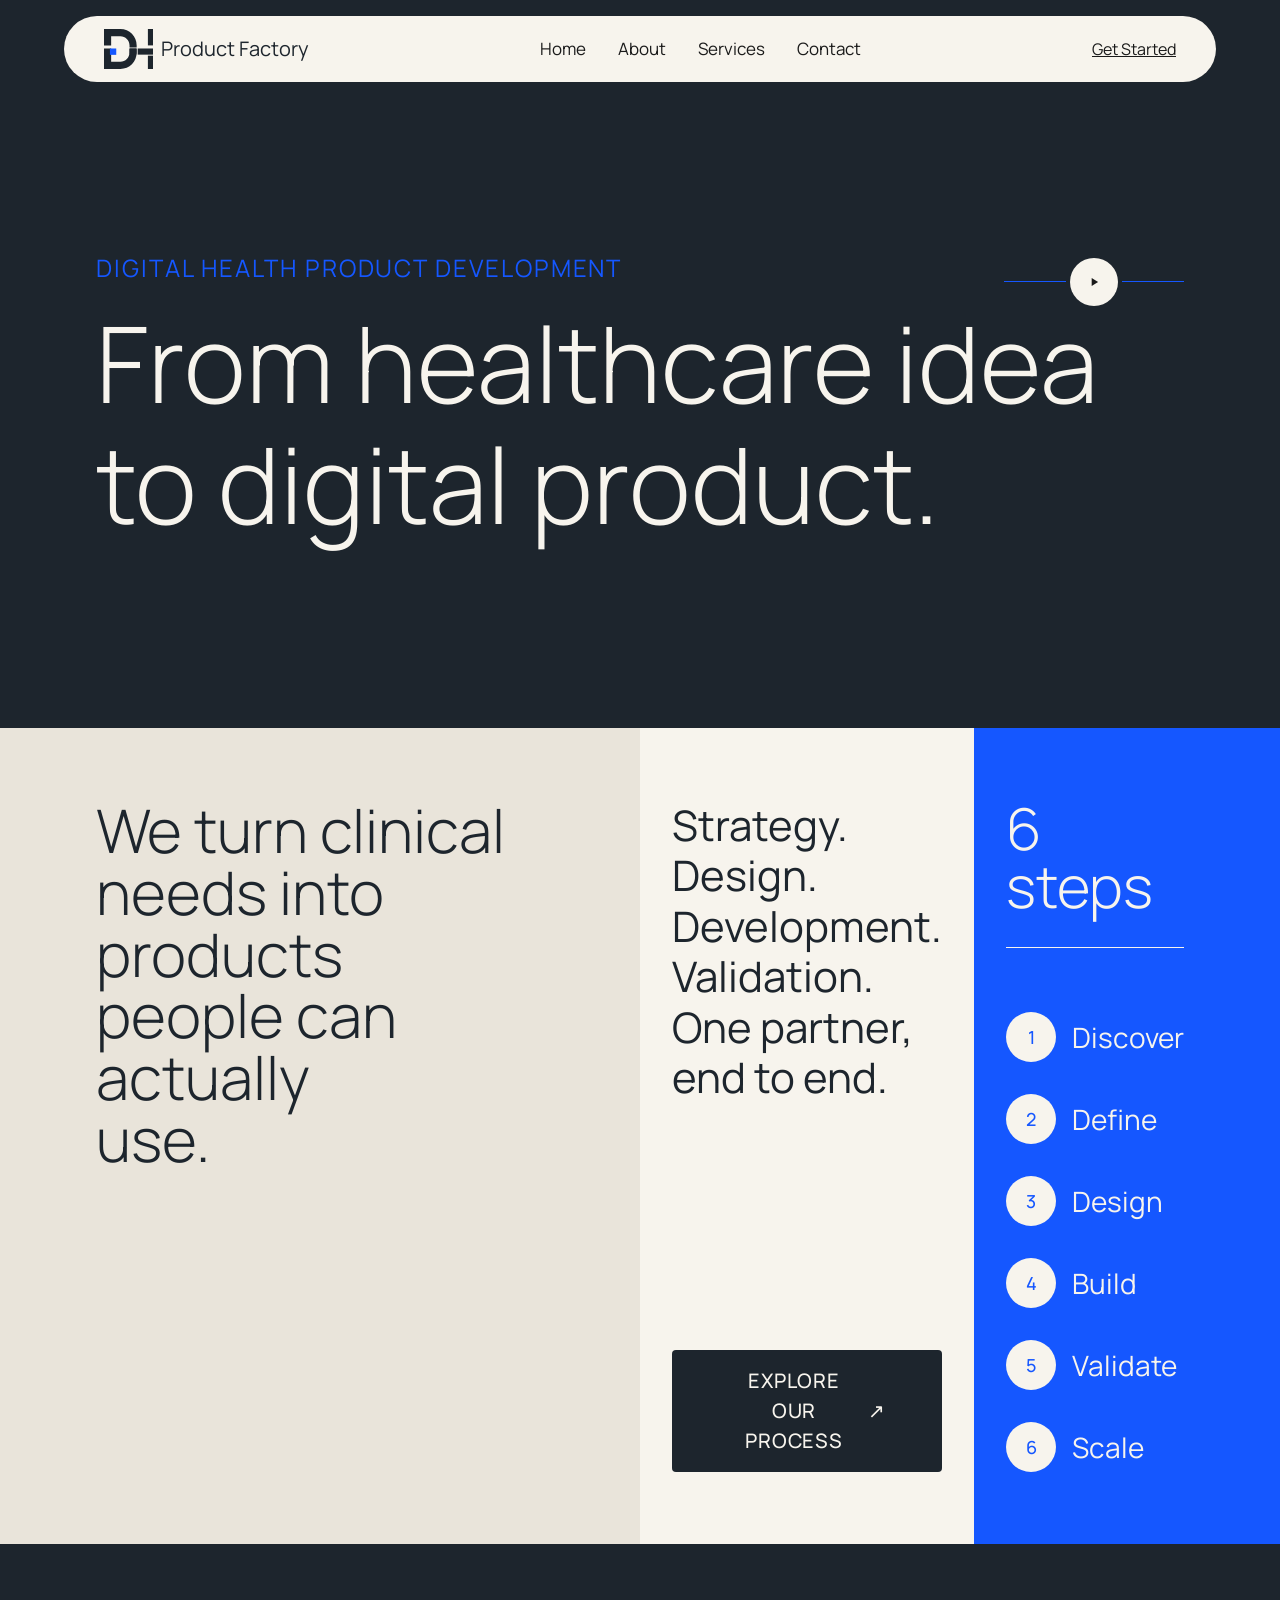
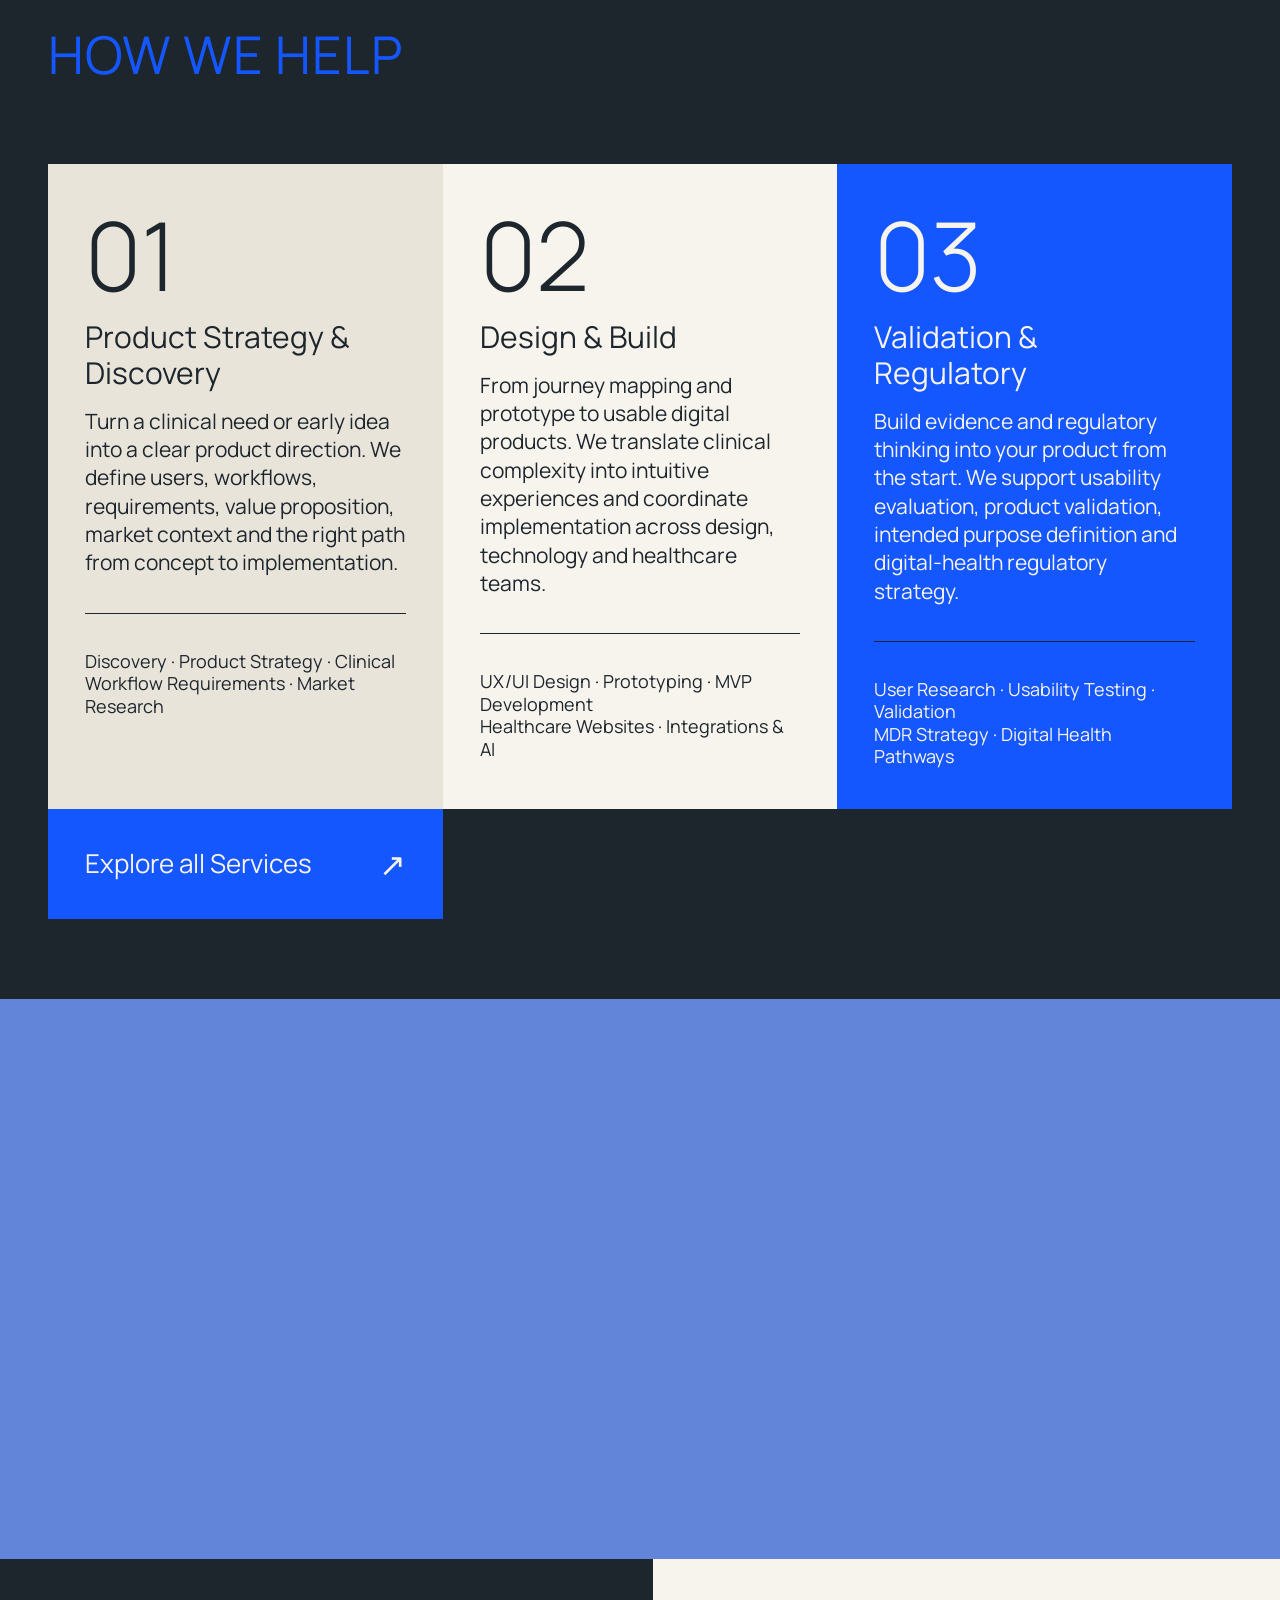
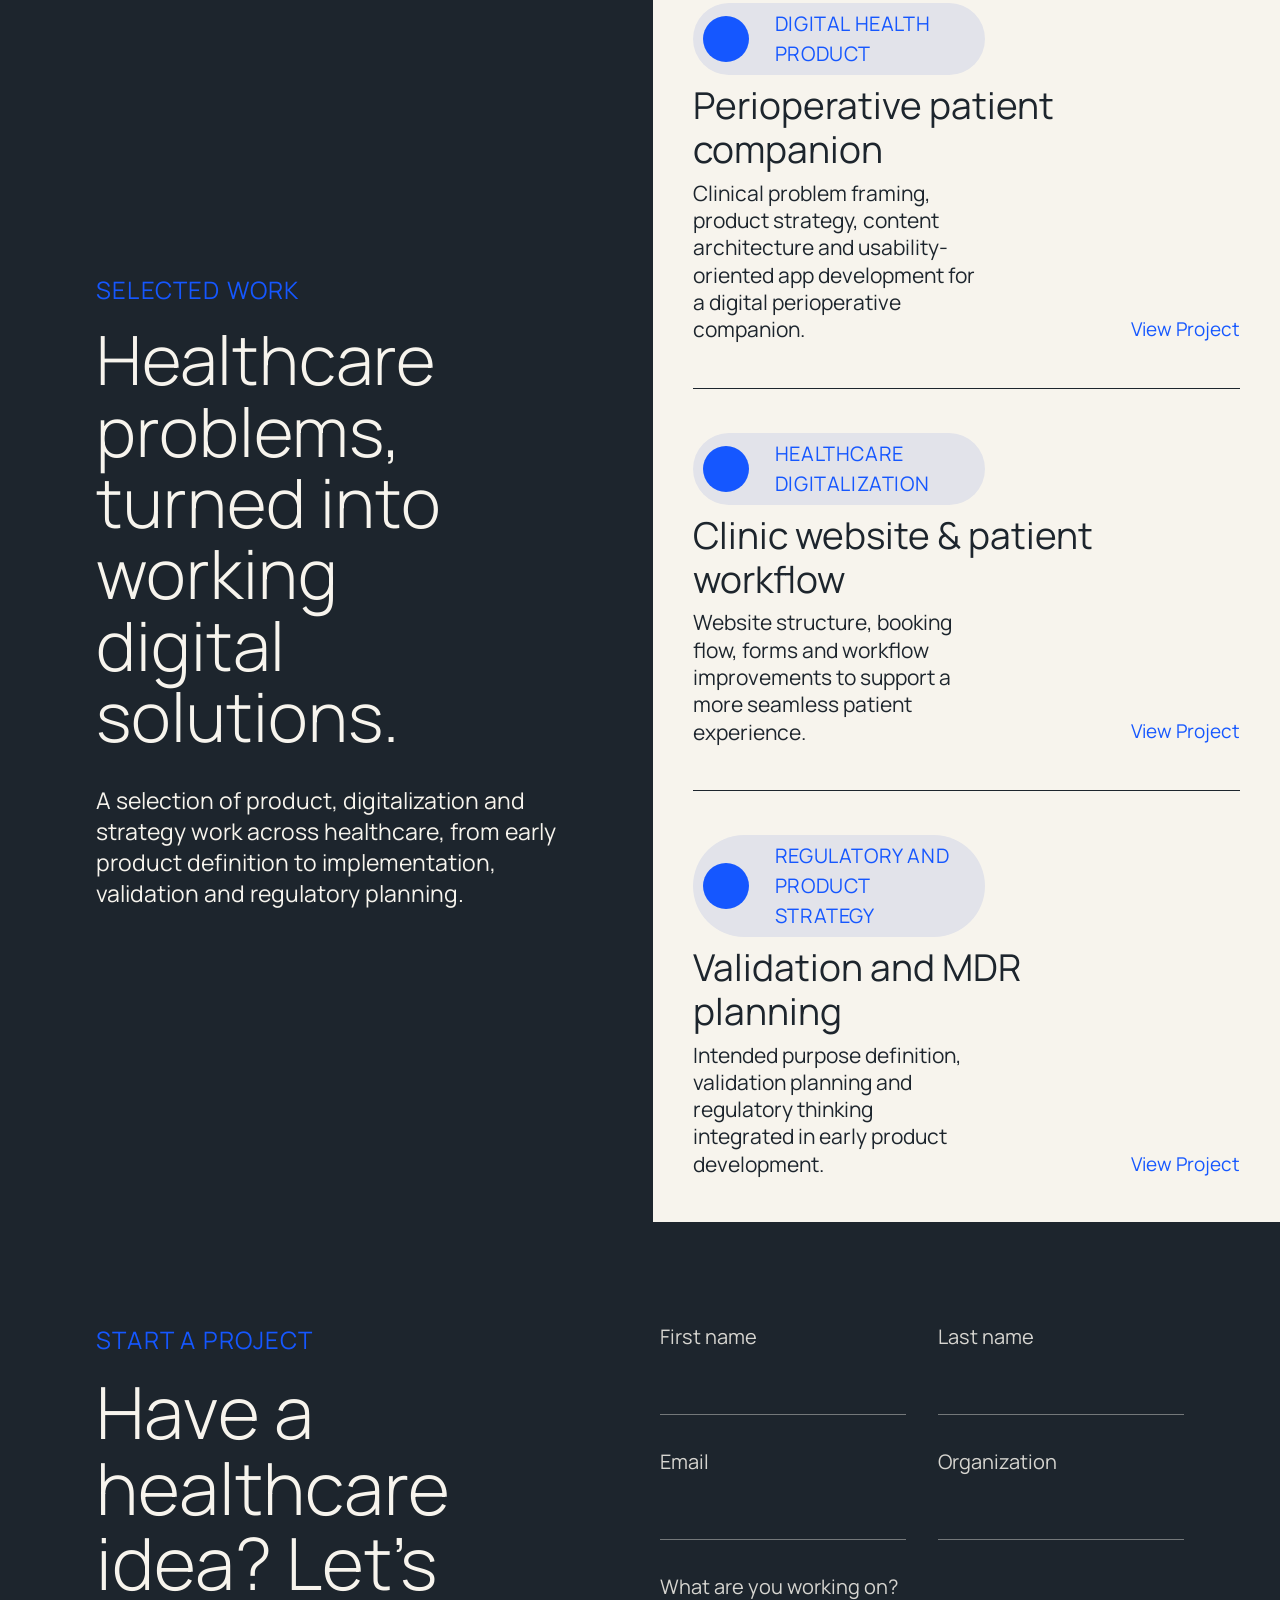
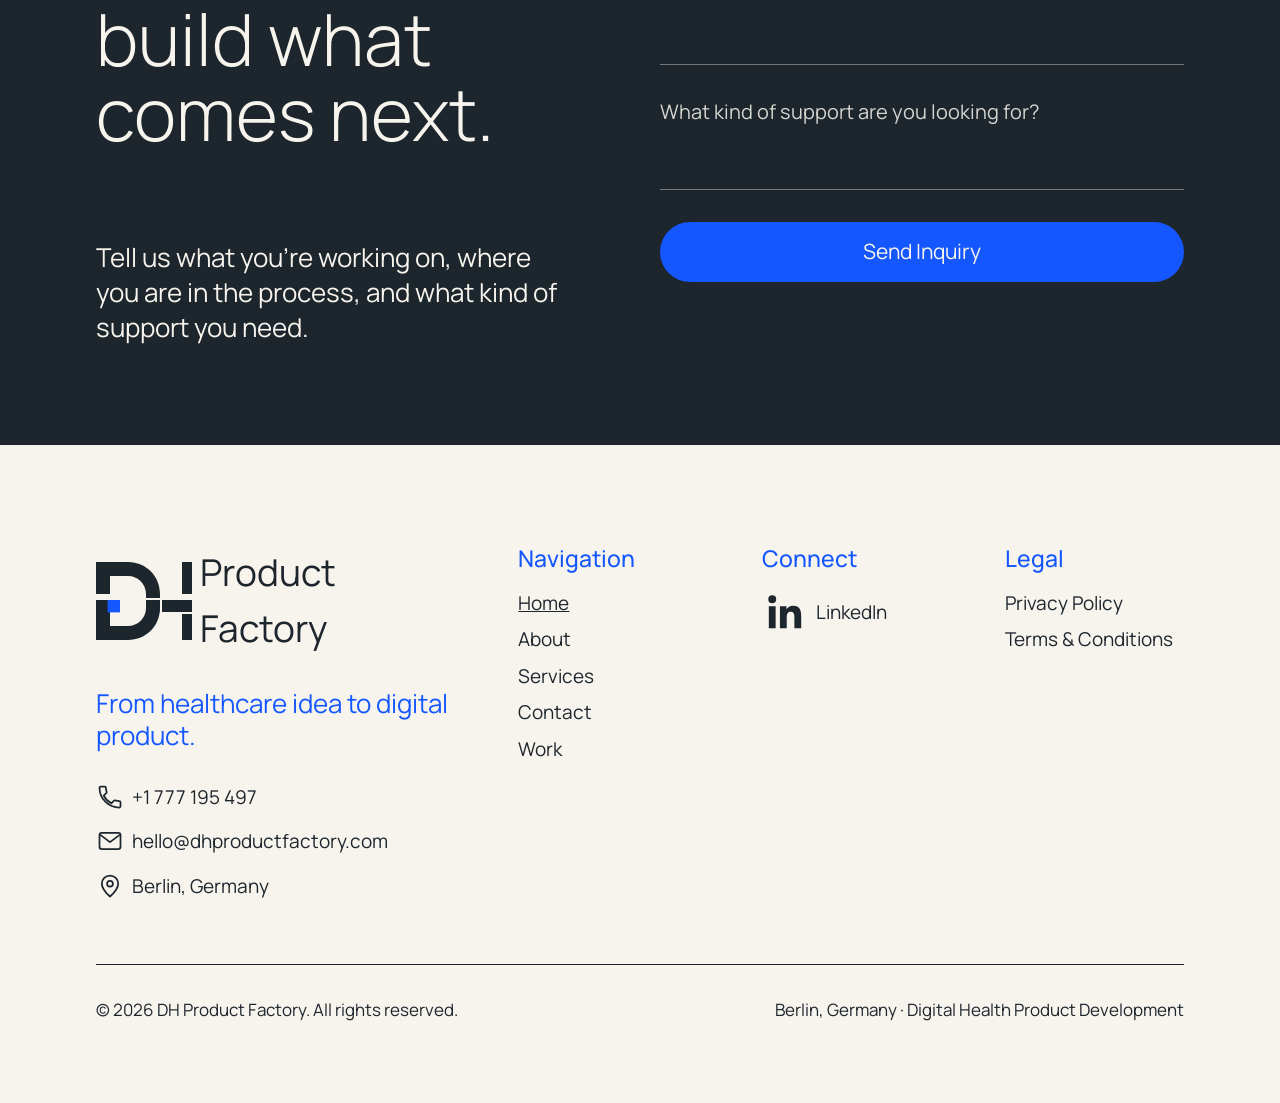
==== index.html @ 0b408cc9 "About page and Founders section" ====
<!DOCTYPE html>
<html lang="en">
<head>
  <meta charset="UTF-8">
  <meta name="viewport" content="width=device-width, initial-scale=1.0">
  <title>DH Product Factory</title>
  <meta name="description" content="DH Product Factory">
  <link rel="preconnect" href="https://fonts.googleapis.com">
  <link rel="preconnect" href="https://fonts.gstatic.com" crossorigin>
  <link href="https://fonts.googleapis.com/css2?family=Manrope:wght@200;300;400;500;600;700&display=swap" rel="stylesheet">
  <link rel="stylesheet" href="css/styles.css">
</head>
<body>

  <header class="site-header">
    <div class="header-inner">
      <a href="#" class="logo" aria-label="DH Product Factory home">
        <img class="logo-mark" src="assets/logos/dh_product_factory_w-out_letters_charcoal.svg" alt="">
        <span class="logo-name">Product Factory</span>
      </a>

      <nav aria-label="Primary">
        <button type="button" class="nav-toggle" aria-expanded="false" aria-controls="nav-menu" aria-label="Toggle navigation menu">
          <span class="nav-toggle-bar"></span>
          <span class="nav-toggle-bar"></span>
          <span class="nav-toggle-bar"></span>
        </button>
        <ul class="nav-menu" id="nav-menu">
          <li><a href="index.html">Home</a></li>
          <li><a href="about.html">About</a></li>
          <li><a href="#services">Services</a></li>
          <li><a href="#contact">Contact</a></li>
        </ul>
      </nav>

      <a href="#get-started" class="btn-get-started">Get Started</a>
    </div>
  </header>

  <main>
    <section class="hero">
      <div class="hero-inner">
        <p class="hero-eyebrow">Digital Health Product Development</p>
        <h1 class="hero-heading">From healthcare idea<br>to digital product.</h1>

        <div class="hero-decoration" aria-hidden="true">
          <span class="hero-decoration-line"></span>
          <span class="hero-decoration-button">
            <svg viewBox="0 0 24 24" fill="currentColor" focusable="false">
              <path d="M8 5v14l11-7z"></path>
            </svg>
          </span>
          <span class="hero-decoration-line"></span>
        </div>
      </div>
    </section>

    <section class="process">
      <div class="process-col process-col--statement">
        <h2 class="process-statement">We turn clinical<br> 
         needs into products<br> 
         people can actually<br> 
         use.</h2>
      </div>

      <div class="process-col process-col--summary">
        <p class="process-summary">Strategy. Design.<br>Development.<br>Validation.<br>One partner, end to end.</p>
        <a href="#process" class="process-cta">EXPLORE OUR PROCESS <span aria-hidden="true">&#8599;</span></a>
      </div>

      <div class="process-col process-col--steps">
        <h3 class="process-steps-heading">6 steps</h3>
        <div class="process-steps-divider" aria-hidden="true"></div>
        <ol class="process-steps-list">
          <li class="process-step">
            <span class="process-step-badge" aria-hidden="true">1</span>
            <span class="process-step-label">Discover</span>
          </li>
          <li class="process-step">
            <span class="process-step-badge" aria-hidden="true">2</span>
            <span class="process-step-label">Define</span>
          </li>
          <li class="process-step">
            <span class="process-step-badge" aria-hidden="true">3</span>
            <span class="process-step-label">Design</span>
          </li>
          <li class="process-step">
            <span class="process-step-badge" aria-hidden="true">4</span>
            <span class="process-step-label">Build</span>
          </li>
          <li class="process-step">
            <span class="process-step-badge" aria-hidden="true">5</span>
            <span class="process-step-label">Validate</span>
          </li>
          <li class="process-step">
            <span class="process-step-badge" aria-hidden="true">6</span>
            <span class="process-step-label">Scale</span>
          </li>
        </ol>
      </div>
    </section>

    <section class="services">
      <div class="services-inner">
        <h2 class="services-heading">How We Help</h2>

        <div class="services-grid">
          <article class="service-card service-card--beige">
            <div class="service-card-inner">
              <span class="service-number" aria-hidden="true">01</span>
              <h3 class="service-title">Product Strategy &amp; Discovery</h3>
              <p class="service-body">Turn a clinical need or early idea into a clear product direction. We define users, workflows, requirements, value proposition, market context and the right path from concept to implementation.</p>
              <div class="service-divider" aria-hidden="true"></div>
              <p class="service-tags">Discovery &middot; Product Strategy &middot; Clinical Workflow Requirements &middot; Market Research</p>
            </div>
          </article>

          <article class="service-card service-card--white">
            <div class="service-card-inner">
              <span class="service-number" aria-hidden="true">02</span>
              <h3 class="service-title">Design &amp; Build</h3>
              <p class="service-body">From journey mapping and prototype to usable digital products. We translate clinical complexity into intuitive experiences and coordinate implementation across design, technology and healthcare teams.</p>
              <div class="service-divider" aria-hidden="true"></div>
              <p class="service-tags">UX/UI Design &middot; Prototyping &middot; MVP Development<br>Healthcare Websites &middot; Integrations &amp; AI</p>
            </div>
          </article>

          <article class="service-card service-card--blue">
            <div class="service-card-inner">
              <span class="service-number" aria-hidden="true">03</span>
              <h3 class="service-title">Validation &amp; Regulatory</h3>
              <p class="service-body">Build evidence and regulatory thinking into your product from the start. We support usability evaluation, product validation, intended purpose definition and digital-health regulatory strategy.</p>
              <div class="service-divider" aria-hidden="true"></div>
              <p class="service-tags">User Research &middot; Usability Testing &middot; Validation<br>MDR Strategy &middot; Digital Health Pathways</p>
            </div>
          </article>

          <a href="#services" class="services-cta">
            <span>Explore all Services</span>
            <span class="services-cta-arrow" aria-hidden="true">&#8599;</span>
          </a>
        </div>
      </div>
    </section>

    <section class="video-section">
      <video class="video-background" autoplay muted loop playsinline aria-hidden="true">
        <source src="assets/videos/210207_medium.mp4" type="video/mp4">
      </video>
      <div class="video-overlay"></div>
    </section>

    <section class="work">
      <div class="work-intro">
        <p class="work-eyebrow">Selected Work</p>
        <h2 class="work-heading">Healthcare problems,<br>turned into working<br>digital solutions.</h2>
        <p class="work-summary">A selection of product, digitalization and strategy work across healthcare, from early product definition to implementation, validation and regulatory planning.</p>
      </div>

      <div class="work-projects">
        <article class="work-project">
          <div class="work-project-content">
            <span class="work-pill"><span class="work-pill-dot" aria-hidden="true"></span>Digital Health Product</span>
            <h3 class="work-project-title">Perioperative patient companion</h3>
            <p class="work-project-desc">Clinical problem framing, product strategy, content architecture and usability-oriented app development for a digital perioperative companion.</p>
          </div>
          <a href="#" class="work-project-link">View Project</a>
        </article>

        <div class="work-divider" aria-hidden="true"></div>

        <article class="work-project">
          <div class="work-project-content">
            <span class="work-pill"><span class="work-pill-dot" aria-hidden="true"></span>Healthcare Digitalization</span>
            <h3 class="work-project-title">Clinic website &amp; patient workflow</h3>
            <p class="work-project-desc">Website structure, booking flow, forms and workflow improvements to support a more seamless patient experience.</p>
          </div>
          <a href="#" class="work-project-link">View Project</a>
        </article>

        <div class="work-divider" aria-hidden="true"></div>

        <article class="work-project">
          <div class="work-project-content">
            <span class="work-pill"><span class="work-pill-dot" aria-hidden="true"></span>Regulatory and Product Strategy</span>
            <h3 class="work-project-title">Validation and MDR planning</h3>
            <p class="work-project-desc">Intended purpose definition, validation planning and regulatory thinking integrated in early product development.</p>
          </div>
          <a href="#" class="work-project-link">View Project</a>
        </article>
      </div>
    </section>

    <section class="contact">
      <div class="contact-inner">
        <div class="contact-intro">
          <p class="contact-eyebrow">Start a Project</p>
          <h2 class="contact-heading">Have a healthcare<br>idea? Let&rsquo;s build what<br>comes next.</h2>
          <p class="contact-summary">Tell us what you&rsquo;re working on, where you are in the process, and what kind of support you need.</p>
        </div>

        <form class="contact-form" action="" method="post">
          <div class="contact-form-row">
            <label class="contact-field">
              <span class="contact-field-label">First name</span>
              <input type="text" name="firstName" autocomplete="given-name" required>
            </label>
            <label class="contact-field">
              <span class="contact-field-label">Last name</span>
              <input type="text" name="lastName" autocomplete="family-name" required>
            </label>
          </div>

          <div class="contact-form-row">
            <label class="contact-field">
              <span class="contact-field-label">Email</span>
              <input type="email" name="email" autocomplete="email" required>
            </label>
            <label class="contact-field">
              <span class="contact-field-label">Organization</span>
              <input type="text" name="organization" autocomplete="organization">
            </label>
          </div>

          <label class="contact-field contact-field--full">
            <span class="contact-field-label">What are you working on?</span>
            <input type="text" name="workingOn">
          </label>

          <label class="contact-field contact-field--full">
            <span class="contact-field-label">What kind of support are you looking for?</span>
            <input type="text" name="supportNeeded">
          </label>

          <button type="submit" class="contact-submit">Send Inquiry</button>
        </form>
      </div>
    </section>
    <!-- Additional sections go here -->
  </main>

  <footer class="site-footer">
    <div class="footer-inner">
      <div class="footer-grid">
        <div class="footer-col footer-col--brand">
          <a href="#" class="footer-logo" aria-label="DH Product Factory home">
            <img class="footer-logo-mark" src="assets/logos/dh_product_factory_w-out_letters_charcoal.svg" alt="">
            <span class="footer-logo-text">Product Factory</span>
          </a>

          <p class="footer-tagline">From healthcare idea to digital product.</p>

          <ul class="footer-contact-list">
            <li class="footer-contact-item">
              <svg class="footer-contact-icon" viewBox="0 0 24 24" fill="none" stroke="currentColor" stroke-width="1.5" stroke-linecap="round" stroke-linejoin="round" aria-hidden="true">
                <path d="M6.62 10.79a15.05 15.05 0 0 0 6.59 6.59l2.2-2.2a1 1 0 0 1 1.01-.24c1.12.37 2.33.57 3.58.57a1 1 0 0 1 1 1V20a1 1 0 0 1-1 1C10.61 21 3 13.39 3 4a1 1 0 0 1 1-1h3.5a1 1 0 0 1 1 1c0 1.25.2 2.46.57 3.58a1 1 0 0 1-.25 1.01z"/>
              </svg>
              <a href="tel:+1777195497">+1 777 195 497</a>
            </li>
            <li class="footer-contact-item">
              <svg class="footer-contact-icon" viewBox="0 0 24 24" fill="none" stroke="currentColor" stroke-width="1.5" stroke-linecap="round" stroke-linejoin="round" aria-hidden="true">
                <rect x="3" y="5" width="18" height="14" rx="2"/>
                <path d="m4 7 8 6 8-6"/>
              </svg>
              <a href="mailto:hello@dhproductfactory.com">hello@dhproductfactory.com</a>
            </li>
            <li class="footer-contact-item">
              <svg class="footer-contact-icon" viewBox="0 0 24 24" fill="none" stroke="currentColor" stroke-width="1.5" stroke-linecap="round" stroke-linejoin="round" aria-hidden="true">
                <path d="M12 21s-7-6.2-7-11a7 7 0 0 1 14 0c0 4.8-7 11-7 11z"/>
                <circle cx="12" cy="10" r="2.5"/>
              </svg>
              <span>Berlin, Germany</span>
            </li>
          </ul>
        </div>

        <nav class="footer-col footer-col--nav" aria-label="Footer">
          <h3 class="footer-col-heading">Navigation</h3>
          <ul class="footer-links">
            <li><a href="index.html" class="footer-link footer-link--current">Home</a></li>
            <li><a href="about.html">About</a></li>
            <li><a href="#">Services</a></li>
            <li><a href="#">Contact</a></li>
            <li><a href="#">Work</a></li>
          </ul>
        </nav>

        <div class="footer-col footer-col--connect">
          <h3 class="footer-col-heading">Connect</h3>
          <a href="#" class="footer-social-link">
            <svg class="footer-social-icon" viewBox="0 0 24 24" fill="currentColor" aria-hidden="true">
              <path d="M20.447 20.452h-3.554v-5.569c0-1.328-.027-3.037-1.852-3.037-1.853 0-2.136 1.445-2.136 2.939v5.667H9.351V9h3.414v1.561h.046c.477-.9 1.637-1.85 3.37-1.85 3.601 0 4.267 2.37 4.267 5.455v6.286zM5.337 7.433a2.062 2.062 0 1 1 0-4.124 2.062 2.062 0 0 1 0 4.124zM7.114 20.452H3.558V9h3.556v11.452z"/>
            </svg>
            <span>LinkedIn</span>
          </a>
        </div>

        <div class="footer-col footer-col--legal">
          <h3 class="footer-col-heading">Legal</h3>
          <ul class="footer-links">
            <li><a href="#">Privacy Policy</a></li>
            <li><a href="#">Terms &amp; Conditions</a></li>
          </ul>
        </div>
      </div>

      <div class="footer-divider" aria-hidden="true"></div>

      <div class="footer-bottom">
        <p>&copy; 2026 DH Product Factory. All rights reserved.</p>
        <p>Berlin, Germany &middot; Digital Health Product Development</p>
      </div>
    </div>
  </footer>

  <script src="js/main.js"></script>
</body>
</html>
---- css/styles.css ----
/* ==========================================================================
   DH Product Factory — Base Styles
   ========================================================================== */

/* --------------------------------------------------------------------------
   CSS Variables
   -------------------------------------------------------------------------- */
:root {
  /* Colors */
  --color-bg: #ffffff;
  --color-surface: #f5f5f5;
  --color-text: #1a1a1a;
  --color-text-muted: #555555;
  --color-primary: #000000;
  --color-secondary: #666666;
  --color-border: #e0e0e0;
  --color-link: #1a1a1a;
  --color-link-hover: #000000;

  /* Brand palette (hero / dark sections) */
  --color-dark-bg: #1D252D;
  --color-cream: #F7F4ED;
  --color-accent-blue: #1557FF;
  --color-warm-beige: #E9E4DA;
  --color-lavender-grey: #E2E3EA;

  /* Typography */
  --font-base: "Manrope", -apple-system, BlinkMacSystemFont, "Segoe UI", Roboto, Helvetica, Arial, sans-serif;
  --font-size-base: 1rem;
  --font-size-sm: 0.875rem;
  --font-size-lg: 1.25rem;
  --font-size-xl: 1.75rem;
  --font-size-2xl: 2.5rem;
  --line-height-base: 1.5;
  --line-height-heading: 1.2;

  /* Spacing */
  --space-xs: 0.25rem;
  --space-sm: 0.5rem;
  --space-md: 1rem;
  --space-lg: 2rem;
  --space-xl: 4rem;

  /* Border radius */
  --radius-sm: 4px;
  --radius-md: 8px;
  --radius-lg: 16px;
  --radius-full: 9999px;

  /* Layout */
  --container-max-width: 1200px;
  --transition-base: 0.2s ease;
}

/* --------------------------------------------------------------------------
   Reset
   -------------------------------------------------------------------------- */
*,
*::before,
*::after {
  box-sizing: border-box;
  margin: 0;
  padding: 0;
}

html {
  -webkit-text-size-adjust: 100%;
  scroll-behavior: smooth;
}

body {
  font-family: var(--font-base);
  font-size: var(--font-size-base);
  line-height: var(--line-height-base);
  color: var(--color-text);
  background-color: var(--color-bg);
  min-height: 100vh;
}

img,
picture,
svg,
video {
  display: block;
  max-width: 100%;
  height: auto;
}

h1, h2, h3, h4, h5, h6 {
  line-height: var(--line-height-heading);
  font-weight: 500;
}

a {
  color: var(--color-link);
  text-decoration: none;
}

a:hover,
a:focus-visible {
  color: var(--color-link-hover);
}

button,
input,
textarea,
select {
  font: inherit;
  color: inherit;
}

ul,
ol {
  list-style: none;
}

/* --------------------------------------------------------------------------
   Accessibility
   -------------------------------------------------------------------------- */
:focus-visible {
  outline: 2px solid var(--color-primary);
  outline-offset: 2px;
}

.sr-only {
  position: absolute;
  width: 1px;
  height: 1px;
  padding: 0;
  margin: -1px;
  overflow: hidden;
  clip: rect(0, 0, 0, 0);
  white-space: nowrap;
  border: 0;
}

/* --------------------------------------------------------------------------
   Layout helpers
   -------------------------------------------------------------------------- */
.container {
  width: 100%;
  max-width: var(--container-max-width);
  margin-inline: auto;
  padding-inline: var(--space-md);
}

@media (prefers-reduced-motion: reduce) {
  *,
  *::before,
  *::after {
    animation-duration: 0.01ms !important;
    animation-iteration-count: 1 !important;
    transition-duration: 0.01ms !important;
    scroll-behavior: auto !important;
  }
}

/* ==========================================================================
   Header / Navigation
   ========================================================================== */
.site-header {
  position: sticky;
  top: 0;
  z-index: 100;
  width: 100%;
  max-width: none;
  display: flex;
  justify-content: center;
  box-sizing: border-box;
  padding: var(--space-sm) var(--space-md);
  background-color: var(--color-dark-bg);
}

.header-inner {
  display: flex;
  align-items: center;
  justify-content: space-between;
  gap: var(--space-md);
  width: 100%;
  max-width: none;
  box-sizing: border-box;
  min-height: 56px;
  padding: var(--space-sm) var(--space-lg);
  background-color: var(--color-cream);
  border-radius: var(--radius-full);
}

.logo {
  display: flex;
  align-items: center;
  gap: 6px;
  white-space: nowrap;
  text-decoration: none;
}

.logo-mark {
  height: 28px;
  width: auto;
  flex-shrink: 0;
}

.logo-name {
  font-family: "Manrope", sans-serif;
  font-size: 15px;
  font-weight: 400;
  line-height: 1;
  color: var(--color-dark-bg);
}

/* Nav toggle (mobile hamburger) */
.nav-toggle {
  display: flex;
  flex-direction: column;
  justify-content: center;
  align-items: center;
  gap: 5px;
  width: 40px;
  height: 40px;
  background: none;
  border: none;
  cursor: pointer;
  border-radius: var(--radius-sm);
}

.nav-toggle-bar {
  display: block;
  width: 22px;
  height: 2px;
  background-color: var(--color-text);
  transition: transform var(--transition-base), opacity var(--transition-base);
}

.nav-toggle[aria-expanded="true"] .nav-toggle-bar:nth-child(1) {
  transform: translateY(7px) rotate(45deg);
}

.nav-toggle[aria-expanded="true"] .nav-toggle-bar:nth-child(2) {
  opacity: 0;
}

.nav-toggle[aria-expanded="true"] .nav-toggle-bar:nth-child(3) {
  transform: translateY(-7px) rotate(-45deg);
}

.nav-menu {
  position: absolute;
  top: calc(100% + var(--space-sm));
  left: var(--space-md);
  right: var(--space-md);
  display: flex;
  flex-direction: column;
  gap: var(--space-sm);
  padding: var(--space-md);
  background-color: var(--color-cream);
  border-radius: var(--radius-md);
  box-shadow: 0 8px 24px rgb(0 0 0 / 0.15);
  opacity: 0;
  visibility: hidden;
  transform: translateY(-8px);
  transition: opacity var(--transition-base), transform var(--transition-base), visibility var(--transition-base);
}

.nav-menu.is-open {
  opacity: 1;
  visibility: visible;
  transform: translateY(0);
}

.nav-menu a {
  display: block;
  padding: 0;
  font-weight: 400;
  font-size: 17px;
}

.btn-get-started {
  font-weight: 400;
  text-decoration: underline;
  white-space: nowrap;
  font-size: 16px;
}

@media (min-width: 900px) {
  .site-header {
    padding-block: var(--space-md);
    padding-inline: 0;
  }

  .header-inner {
    width: 90vw;
    max-width: none;
    min-height: 66px;
    padding: var(--space-sm) calc(var(--space-lg) * 1.25);
  }

  .logo {
    gap: 8px;
  }

  .logo-mark {
    height: 40px;
  }

  .logo-name {
    font-size: 20px;
  }

  .nav-toggle {
    display: none;
  }

  .nav-menu {
    position: static;
    flex-direction: row;
    align-items: center;
    gap: var(--space-lg);
    padding: 0;
    background: none;
    box-shadow: none;
    opacity: 1;
    visibility: visible;
    transform: none;
  }

  .nav-menu a {
    padding: 0;
    font-weight: 400;
    font-size: 17px;
  }
}

/* ==========================================================================
   Hero
   ========================================================================== */
.hero {
  position: relative;
  background-color: var(--color-dark-bg);
  padding-block: var(--space-xl) calc(var(--space-xl) * 1.5);
  overflow: hidden;
}

.hero-inner {
  position: relative;
  width: 100%;
  padding-inline: 7.5vw;
}

.hero-eyebrow {
  color: var(--color-accent-blue);
  font-size: 24px;
  font-weight: 400;
  letter-spacing: 0.08em;
  text-transform: uppercase;
  margin-bottom: var(--space-md);
}

.hero-heading {
  color: var(--color-cream);
  font-size: clamp(3.5rem, 8.25vw, 10rem);
  font-weight: 300;
  line-height: 1.15;
  max-width: 20ch;
}

.hero-decoration {
  display: none;
}

@media (min-width: 900px) {
  .hero {
    display: flex;
    align-items: center;
    min-height: 70vh;
    padding-block: calc(var(--space-xl) * 1.5) calc(var(--space-xl) * 2);
  }

  .hero-decoration {
    display: flex;
    align-items: center;
    position: absolute;
    top: 0.5em;
    right: 7.5vw;
    width: 180px;
  }

  .hero-decoration-line {
    flex: 1;
    height: 1px;
    background-color: var(--color-accent-blue);
  }

  .hero-decoration-button {
    display: flex;
    align-items: center;
    justify-content: center;
    flex-shrink: 0;
    width: 48px;
    height: 48px;
    margin-inline: var(--space-xs);
    background-color: var(--color-cream);
    border-radius: var(--radius-full);
    transition: transform var(--transition-base);
  }

  .hero-decoration-button svg {
    width: 14px;
    height: 14px;
  }

  .hero-decoration:hover .hero-decoration-button {
    transform: scale(1.08);
  }
}

/* ==========================================================================
   Process (three-column statement / summary / steps)
   ========================================================================== */
.process {
  display: grid;
  grid-template-columns: 1fr;
}

.process-col {
  padding: var(--space-lg) var(--space-md);
}

.process-col--statement {
  background-color: var(--color-warm-beige);
  padding-inline-start: 7.5vw;
}

.process-col--summary {
  background-color: var(--color-cream);
  display: flex;
  flex-direction: column;
  justify-content: space-between;
  gap: var(--space-lg);
}

.process-col--steps {
  background-color: var(--color-accent-blue);
  padding-inline-end: 7.5vw;
}

.process-statement {
  color: var(--color-dark-bg);
  font-size: 60px;
  font-weight: 300;
  line-height: 1.03;
  max-width: 20ch;
}

.process-summary {
  color: var(--color-dark-bg);
  font-size: 42px;
  font-weight: 400;
  line-height: 1.2;
  max-width: 26ch;
}

.process-cta {
  display: inline-flex;
  align-items: center;
  justify-content: center;
  gap: var(--space-sm);
  width: 100%;
  padding: var(--space-md) var(--space-lg);
  background-color: var(--color-dark-bg);
  color: var(--color-cream);
  font-size: var(--font-size-sm);
  font-weight: 500;
  letter-spacing: 0.06em;
  text-transform: uppercase;
  text-align: center;
  border-radius: var(--radius-sm);
}

.process-cta:hover,
.process-cta:focus-visible {
  color: var(--color-cream);
  opacity: 0.85;
}

.process-steps-heading {
  color: var(--color-cream);
  font-size: clamp(1.75rem, 4vw, 2.25rem);
  font-weight: 400;
}

.process-steps-divider {
  height: 1px;
  margin-block: var(--space-md) var(--space-lg);
  background-color: var(--color-cream);
  opacity: 0.5;
}

.process-steps-list {
  display: flex;
  flex-direction: column;
  gap: var(--space-md);
}

.process-step {
  display: flex;
  align-items: center;
  gap: var(--space-sm);
}

.process-step-badge {
  display: flex;
  align-items: center;
  justify-content: center;
  flex-shrink: 0;
  width: 32px;
  height: 32px;
  background-color: var(--color-cream);
  color: var(--color-accent-blue);
  font-size: var(--font-size-sm);
  font-weight: 500;
  border-radius: var(--radius-full);
}

.process-step-label {
  color: var(--color-cream);
  font-size: 1.125rem;
  font-weight: 400;
}

@media (min-width: 768px) {
  .process {
    grid-template-columns: 1fr 1fr;
  }

  .process-col--statement {
    grid-column: 1 / -1;
  }
}

@media (min-width: 1024px) {
  .process {
    grid-template-columns: 52fr 27fr 21fr;
    min-height: 670px;
  }

  .process-col--statement {
    grid-column: auto;
  }

  .process-col {
    padding: 4.5rem var(--space-lg);
  }

  .process-col--statement {
    padding-inline-start: 7.5vw;
  }

  .process-col--steps {
    padding-inline-end: 7.5vw;
  }

  .process-statement {
    font-size: 60px;
    line-height: 1.03;
    font-weight: 300;
    max-width: 20ch;
  }

  .process-summary {
    font-size: 42px;
    line-height: 1.2;
  }

  .process-cta {
    min-height: 110px;
    padding-inline: 3.5rem;
    font-size: clamp(1.25rem, 1.35vw, 2rem);
    letter-spacing: 0.04em;
  }

  .process-steps-heading {
    font-size: clamp(3rem, 4.5vw, 6.5rem);
    font-weight: 300;
    line-height: 1;
  }

  .process-steps-divider {
    margin-block: var(--space-lg) var(--space-xl);
  }

  .process-steps-list {
    gap: var(--space-lg);
  }

  .process-step {
    gap: var(--space-md);
  }

  .process-step-badge {
    width: clamp(50px, 2.7vw, 54px);
    height: clamp(50px, 2.7vw, 54px);
    font-size: clamp(1.125rem, 1vw, 1.25rem);
  }

  .process-step-label {
    font-size: clamp(1.75rem, 1.6vw, 2rem);
  }
}

/* --------------------------------------------------------------------------
   Process — scroll-triggered entrance animation
   -------------------------------------------------------------------------- */
.process-statement,
.process-summary,
.process-steps-heading,
.process-step {
  opacity: 0;
  transform: translateY(40px);
  transition: opacity 1200ms cubic-bezier(0.22, 1, 0.36, 1),
              transform 1200ms cubic-bezier(0.22, 1, 0.36, 1);
}

.process-steps-divider {
  opacity: 0;
  transform: translateY(40px);
  transition: opacity 760ms cubic-bezier(0.22, 1, 0.36, 1),
              transform 760ms cubic-bezier(0.22, 1, 0.36, 1);
}

.process-cta {
  opacity: 0;
  transform: translateY(80px);
  transition: opacity 1200ms cubic-bezier(0.32, 0, 0.24, 1),
              transform 1200ms cubic-bezier(0.32, 0, 0.24, 1);
}

.process.is-visible .process-statement {
  opacity: 1;
  transform: translateY(0);
  transition-delay: 0ms;
}

.process.is-visible .process-summary {
  opacity: 1;
  transform: translateY(0);
  transition-delay: 90ms;
}

.process.is-visible .process-steps-heading {
  opacity: 1;
  transform: translateY(0);
  transition-delay: 180ms;
}

.process.is-visible .process-steps-divider {
  opacity: 1;
  transform: translateY(0);
  transition-delay: 260ms;
}

.process.is-visible .process-step:nth-child(1) { opacity: 1; transform: translateY(0); transition-delay: 340ms; }
.process.is-visible .process-step:nth-child(2) { opacity: 1; transform: translateY(0); transition-delay: 410ms; }
.process.is-visible .process-step:nth-child(3) { opacity: 1; transform: translateY(0); transition-delay: 480ms; }
.process.is-visible .process-step:nth-child(4) { opacity: 1; transform: translateY(0); transition-delay: 550ms; }
.process.is-visible .process-step:nth-child(5) { opacity: 1; transform: translateY(0); transition-delay: 620ms; }
.process.is-visible .process-step:nth-child(6) { opacity: 1; transform: translateY(0); transition-delay: 690ms; }

.process.is-visible .process-cta {
  opacity: 1;
  transform: translateY(0);
  transition-delay: 780ms;
}

@media (prefers-reduced-motion: reduce) {
  .process-statement,
  .process-summary,
  .process-steps-heading,
  .process-steps-divider,
  .process-cta,
  .process-step {
    opacity: 1;
    transform: none;
    transition: none;
  }
}

/* ==========================================================================
   Founder
   ========================================================================== */
.founder {
  background-color: var(--color-dark-bg);
  padding-block: var(--space-xl) var(--space-xl);
}

.founder-inner {
  display: flex;
  flex-direction: column;
  padding-inline: 7.5vw;
}

.founder-meta {
  display: flex;
  flex-direction: column;
  gap: 0.5rem;
  margin-bottom: 2.5rem;
}

.founder-eyebrow {
  color: var(--color-accent-blue);
  font-size: 18px;
  font-weight: 400;
  letter-spacing: 0.05em;
  text-transform: uppercase;
}

.founder-name {
  color: var(--color-cream);
  font-size: 1.5rem;
  font-weight: 500;
}

.founder-role {
  color: var(--color-cream);
  opacity: 0.75;
  font-size: 1rem;
  font-weight: 400;
  letter-spacing: 0.02em;
}

.founder-heading {
  color: var(--color-cream);
  font-size: clamp(2.5rem, 5.5vw, 4.5rem);
  font-weight: 300;
  line-height: 1.08;
  margin-bottom: 2rem;
}

.founder-columns {
  display: flex;
  flex-direction: column;
  gap: var(--space-xl);
}

.founder-content {
  display: flex;
  flex-direction: column;
  gap: var(--space-lg);
}

.founder-body {
  color: var(--color-cream);
  font-size: 18px;
  line-height: 1.6;
  max-width: 620px;
}

.founder-media {
  position: relative;
  width: 100%;
}

.founder-image {
  aspect-ratio: 4 / 5;
  object-fit: cover;
  object-position: top;
  border-radius: 0;
}

.founder-badge {
  position: absolute;
  bottom: 15%;
  right: -20px;
  display: flex;
  align-items: center;
  justify-content: center;
  width: 56px;
  height: 56px;
  background-color: var(--color-cream);
  color: var(--color-dark-bg);
}

.founder-badge svg {
  width: 28px;
  height: 28px;
}

.founder-philosophy {
  margin-top: 8px;
}

.founder-philosophy-rule {
  display: block;
  width: 56px;
  height: 3px;
  background-color: var(--color-accent-blue);
  margin-bottom: 20px;
}

.founder-philosophy-text {
  color: var(--color-cream);
  font-size: clamp(1.5rem, 2.9vw, 2.25rem);
  font-weight: 300;
  line-height: 1.3;
  max-width: 1040px;
}

@media (min-width: 1024px) {
  .founder {
    padding-block: 100px;
  }

  .founder-inner {
    padding-inline: 7.5vw;
  }

  .founder-meta {
    margin-bottom: 70px;
  }

  .founder-eyebrow {
    font-size: 24px;
  }

  .founder-name {
    font-size: 1.75rem;
  }

  .founder-role {
    font-size: 1.125rem;
  }

  .founder-heading {
    margin-bottom: 60px;
  }

  .founder-columns {
    display: grid;
    grid-template-columns: 58fr 34fr;
    align-items: start;
    gap: 114px;
  }

  .founder-image {
   aspect-ratio: 4 / 5
  }

  .founder-body {
    font-size: 20px;
  }

  .founder-philosophy {
    margin-top: 0px;
  }

  .founder-badge {
    width: 64px;
    height: 64px;
    right: -28px;
  }

  .founder-badge svg {
    width: 32px;
    height: 32px;
  }
}

/* ==========================================================================
   How We Help (services)
   ========================================================================== */
.services {
  background-color: var(--color-dark-bg);
  padding-block: var(--space-xl);
}

.services-inner {
  padding-inline: 3.75vw;
}

.services-heading {
  color: var(--color-accent-blue);
  font-size: clamp(1.75rem, 6vw, 3.25rem);
  font-weight: 400;
  text-transform: uppercase;
  letter-spacing: 0.02em;
  margin-bottom: var(--space-xl);
}

.services-grid {
  display: grid;
  grid-template-columns: 1fr;
}

.service-card {
  display: flex;
  flex-direction: column;
}

.service-card--beige {
  background-color: var(--color-warm-beige);
}

.service-card--white {
  background-color: var(--color-cream);
}

.service-card--blue {
  background-color: var(--color-accent-blue);
}

.service-card-inner {
  padding: 2rem 1.5rem;
}

.service-card--beige .service-card-inner,
.service-card--white .service-card-inner {
  color: var(--color-dark-bg);
}

.service-card--blue .service-card-inner {
  color: var(--color-cream);
}

.service-number {
  display: block;
  font-size: clamp(2.5rem, 12vw, 4.5rem);
  font-weight: 300;
  line-height: 1;
  margin-bottom: var(--space-md);
}

.service-title {
  font-size: 1.5rem;
  font-weight: 400;
  margin-bottom: var(--space-md);
}

.service-body {
  font-size: 1.125rem;
  line-height: 1.35;
  margin-bottom: var(--space-lg);
}

.service-divider {
  height: 1px;
  background-color: var(--color-dark-bg);
  margin-block: var(--space-lg);
}

.service-tags {
  font-size: 1rem;
  line-height: 1.25;
}

.services-cta {
  display: flex;
  align-items: center;
  justify-content: space-between;
  gap: var(--space-md);
  padding-inline: 1.5rem;
  min-height: 90px;
  background-color: var(--color-accent-blue);
  color: var(--color-cream);
  font-size: 1.25rem;
  transition: opacity var(--transition-base);
}

.services-cta:hover,
.services-cta:focus-visible {
  color: var(--color-cream);
  opacity: 0.85;
}

.services-cta-arrow {
  font-size: 1.75rem;
  flex-shrink: 0;
}

@media (min-width: 768px) {
  .services-grid {
    grid-template-columns: repeat(3, 1fr);
  }

  .services-cta {
    grid-column: 1;
  }
}

@media (min-width: 1024px) {
  .services {
    padding-block: 80px;
  }

  .services-inner {
    padding-inline: 3.75vw;
  }

  .services-heading {
    font-size: 52px;
    margin-bottom: 77px;
  }

  .service-card-inner {
    padding: 44px 37px 41px;
  }

  .service-number {
    font-size: 95px;
  }

  .service-title {
    font-size: 30px;
  }

  .service-body {
    font-size: 21px;
    line-height: 1.35;
  }

  .service-divider {
    margin-block: 36px;
  }

  .service-tags {
    font-size: 18px;
    line-height: 1.25;
  }

  .services-cta {
    min-height: 110px;
    padding-inline: 37px;
    font-size: 26px;
  }

  .services-cta-arrow {
    font-size: 2rem;
  }
}

/* ==========================================================================
   Video section
   ========================================================================== */
.video-section {
  position: relative;
  width: 100%;
  min-height: 340px;
  overflow: hidden;
}

.video-background {
  position: absolute;
  inset: 0;
  width: 100%;
  height: 100%;
  object-fit: cover;
}

.video-overlay {
  position: absolute;
  inset: 0;
  background: linear-gradient(rgba(29, 37, 45, 0.18) 0%, rgba(29, 37, 45, 0.18)),
  rgba(21,87,255,0.60);
  pointer-events: none;
}

@media (min-width: 600px) {
  .video-section {
    min-height: 440px;
  }
}

@media (min-width: 1024px) {
  .video-section {
    min-height: 560px;
  }
}

/* ==========================================================================
   Selected Work
   ========================================================================== */
.work {
  display: grid;
  grid-template-columns: 1fr;
}

.work-intro {
  background-color: var(--color-dark-bg);
  padding: 4.5rem var(--space-md);
}

.work-eyebrow {
  color: var(--color-accent-blue);
  font-size: 24px;
  font-weight: 400;
  text-transform: uppercase;
  letter-spacing: 0.05em;
  margin-bottom: var(--space-md);
}

.work-heading {
  color: var(--color-cream);
  font-size: clamp(2.25rem, 7vw, 3.5rem);
  font-weight: 300;
  line-height: 1.05;
  margin-bottom: var(--space-lg);
}

.work-summary {
  color: var(--color-cream);
  font-size: 18px;
  line-height: 1.35;
  max-width: 640px;
}

.work-projects {
  background-color: var(--color-cream);
  display: flex;
  flex-direction: column;
  padding-inline: 1.5rem;
}

.work-project {
  display: flex;
  flex-direction: column;
  gap: var(--space-md);
  padding-block: 2.5rem;
}

.work-pill {
  display: flex;
  align-items: center;
  width: 68%;
  min-height: 56px;
  padding: 6px 24px 6px 10px;
  background-color: var(--color-lavender-grey);
  border-radius: var(--radius-full);
  color: var(--color-accent-blue);
  font-size: 0.875rem;
  font-weight: 400;
  text-transform: uppercase;
  letter-spacing: 0.03em;
  margin-bottom: var(--space-sm);
}

.work-pill-dot {
  width: 32px;
  height: 32px;
  flex-shrink: 0;
  margin-right: 18px;
  background-color: var(--color-accent-blue);
  border-radius: 50%;
}

.work-project-title {
  color: var(--color-dark-bg);
  font-size: 1.5rem;
  font-weight: 400;
  margin-bottom: var(--space-sm);
}

.work-project-desc {
  color: var(--color-dark-bg);
  font-size: 1.125rem;
  line-height: 1.3;
}

.work-project-link {
  align-self: flex-end;
  color: var(--color-accent-blue);
  font-size: 1rem;
  white-space: nowrap;
}

.work-divider {
  height: 1px;
  background-color: var(--color-dark-bg);
}

@media (min-width: 1024px) {
  .work {
    grid-template-columns: 51fr 49fr;
  }

  .work-intro {
    display: flex;
    flex-direction: column;
    justify-content: center;
    padding: 100px 7.5vw;
  }

  .work-heading {
    font-size: 68px;
  }

  .work-summary {
    font-size: 23px;
    max-width: 660px;
  }

  .work-projects {
    padding-inline: 40px;
  }

  .work-project {
    display: grid;
    grid-template-columns: 1fr auto;
    align-items: end;
    column-gap: var(--space-lg);
    padding-block: 44px;
  }

  .work-project-content {
    grid-column: 1;
  }

  .work-project-link {
    grid-column: 2;
    font-size: 19px;
  }

  .work-pill {
    width: 72%;
    min-height: 60px;
    font-size: 20px;
    padding: 6px 28px 6px 10px;
  }

  .work-pill-dot {
    width: 46px;
    height: 46px;
    margin-right: 26px;
  }

  .work-project-title {
    font-size: 37px;
    font-weight: 400;
  }

  .work-project-desc {
    font-size: 21px;
    line-height: 1.3;
    max-width: 70%;
  }
}

/* ==========================================================================
   Contact (Start a Project)
   ========================================================================== */
.contact {
  background-color: var(--color-dark-bg);
  padding-block: var(--space-xl);
}

.contact-inner {
  display: flex;
  flex-direction: column;
  gap: var(--space-xl);
  padding-inline: 7.5vw;
}

.contact-eyebrow {
  color: var(--color-accent-blue);
  font-size: 20px;
  font-weight: 400;
  text-transform: uppercase;
  letter-spacing: 0.05em;
  margin-bottom: var(--space-md);
}

.contact-heading {
  color: var(--color-cream);
  font-size: clamp(2.25rem, 7vw, 3.5rem);
  font-weight: 300;
  line-height: 1.05;
  margin-bottom: 48px;
}

.contact-summary {
  color: var(--color-cream);
  font-size: 18px;
  line-height: 1.35;
  max-width: 560px;
}

.contact-form {
  display: flex;
  flex-direction: column;
  gap: var(--space-lg);
}

.contact-form-row {
  display: grid;
  grid-template-columns: 1fr;
  gap: var(--space-lg);
}

.contact-field {
  display: flex;
  flex-direction: column;
  gap: var(--space-sm);
}

.contact-field-label {
  color: var(--color-cream);
  opacity: 0.85;
  font-size: 1.125rem;
  font-weight: 400;
}

.contact-field input {
  background: transparent;
  border: none;
  border-bottom: 1px solid rgba(247, 244, 237, 0.4);
  color: var(--color-cream);
  font-family: inherit;
  font-size: 1.125rem;
  padding-block: 0.75rem;
  outline: none;
  transition: border-color var(--transition-base);
}

.contact-field input:focus-visible {
  border-bottom-color: var(--color-accent-blue);
}

.contact-submit {
  width: 100%;
  min-height: 56px;
  background-color: var(--color-accent-blue);
  color: var(--color-cream);
  font-size: 1.125rem;
  font-weight: 400;
  border: none;
  border-radius: var(--radius-full);
  cursor: pointer;
  transition: opacity var(--transition-base);
}

.contact-submit:hover,
.contact-submit:focus-visible {
  opacity: 0.85;
}

@media (min-width: 1024px) {
  .contact {
    padding-block: 100px;
  }

  .contact-inner {
    display: grid;
    grid-template-columns: 47fr 53fr;
    align-items: start;
    gap: 100px;
    padding-inline: 7.5vw;
  }

  .contact-intro {
    display: flex;
    flex-direction: column;
  }

  .contact-eyebrow {
    font-size: 24px;
  }

  .contact-heading {
    font-size: 72px;
  }

  .contact-summary {
    font-size: 26px;
    max-width: 600px;
    margin-top: 40px;
  }

  .contact-form-row {
    grid-template-columns: 1fr 1fr;
  }

  .contact-field-label,
  .contact-field input {
    font-size: 20px;
  }

  .contact-submit {
    min-height: 60px;
    font-size: 21px;
  }
}

/* ==========================================================================
   Footer
   ========================================================================== */
.site-footer {
  background-color: var(--color-cream);
  color: var(--color-dark-bg);
}

.footer-inner {
  padding: 4rem 7.5vw 3rem;
}

.footer-grid {
  display: flex;
  flex-direction: column;
  gap: var(--space-xl);
  margin-bottom: var(--space-xl);
}

.footer-col-heading {
  color: var(--color-accent-blue);
  font-size: 1.375rem;
  font-weight: 500;
  margin-bottom: var(--space-md);
}

/* Brand column */
.footer-logo {
  display: flex;
  align-items: center;
  gap: var(--space-sm);
  margin-bottom: var(--space-lg);
}

.footer-logo-mark {
  height: 48px;
  width: auto;
}

.footer-logo-text {
  color: var(--color-dark-bg);
  font-size: 1.5rem;
  font-weight: 400;
}

.footer-tagline {
  color: var(--color-accent-blue);
  font-size: 1.25rem;
  line-height: 1.2;
  max-width: 420px;
  margin-bottom: var(--space-lg);
}

.footer-contact-list {
  display: flex;
  flex-direction: column;
  gap: var(--space-md);
}

.footer-contact-item {
  display: flex;
  align-items: center;
  gap: var(--space-sm);
}

.footer-contact-icon {
  flex-shrink: 0;
  width: 22px;
  height: 22px;
  color: var(--color-dark-bg);
}

.footer-contact-item a,
.footer-contact-item span {
  color: var(--color-dark-bg);
  font-size: 1rem;
}

/* Nav / Legal columns */
.footer-links {
  display: flex;
  flex-direction: column;
  gap: var(--space-sm);
}

.footer-links a {
  color: var(--color-dark-bg);
  font-size: 1rem;
}

.footer-link--current {
  text-decoration: underline;
}

/* Connect column */
.footer-social-link {
  display: flex;
  align-items: center;
  gap: var(--space-sm);
  color: var(--color-dark-bg);
  font-size: 1rem;
}

.footer-social-icon {
  flex-shrink: 0;
  width: 36px;
  height: 36px;
}

/* Bottom bar */
.footer-divider {
  height: 1px;
  background-color: var(--color-dark-bg);
  margin-bottom: var(--space-lg);
}

.footer-bottom {
  display: flex;
  flex-direction: column;
  gap: var(--space-sm);
  font-size: 0.9375rem;
}

@media (min-width: 1024px) {
  .footer-inner {
    padding: 100px 7.5vw 80px;
  }

  .footer-grid {
    display: grid;
    grid-template-columns: 2fr 1fr 1fr 1fr;
    gap: 4rem;
  }

  .footer-col-heading {
    font-size: 23px;
  }

  .footer-logo-mark {
    height: 78px;
  }

  .footer-logo-text {
    font-size: 37px;
  }

  .footer-tagline {
    font-size: 26px;
  }

  .footer-contact-icon {
    width: 28px;
    height: 28px;
  }

  .footer-contact-item a,
  .footer-contact-item span {
    font-size: 19px;
  }

  .footer-links a {
    font-size: 19px;
  }

  .footer-social-link {
    font-size: 19px;
  }

  .footer-social-icon {
    width: 46px;
    height: 46px;
  }

  .footer-bottom {
    flex-direction: row;
    align-items: center;
    justify-content: space-between;
    font-size: 17px;
  }
}
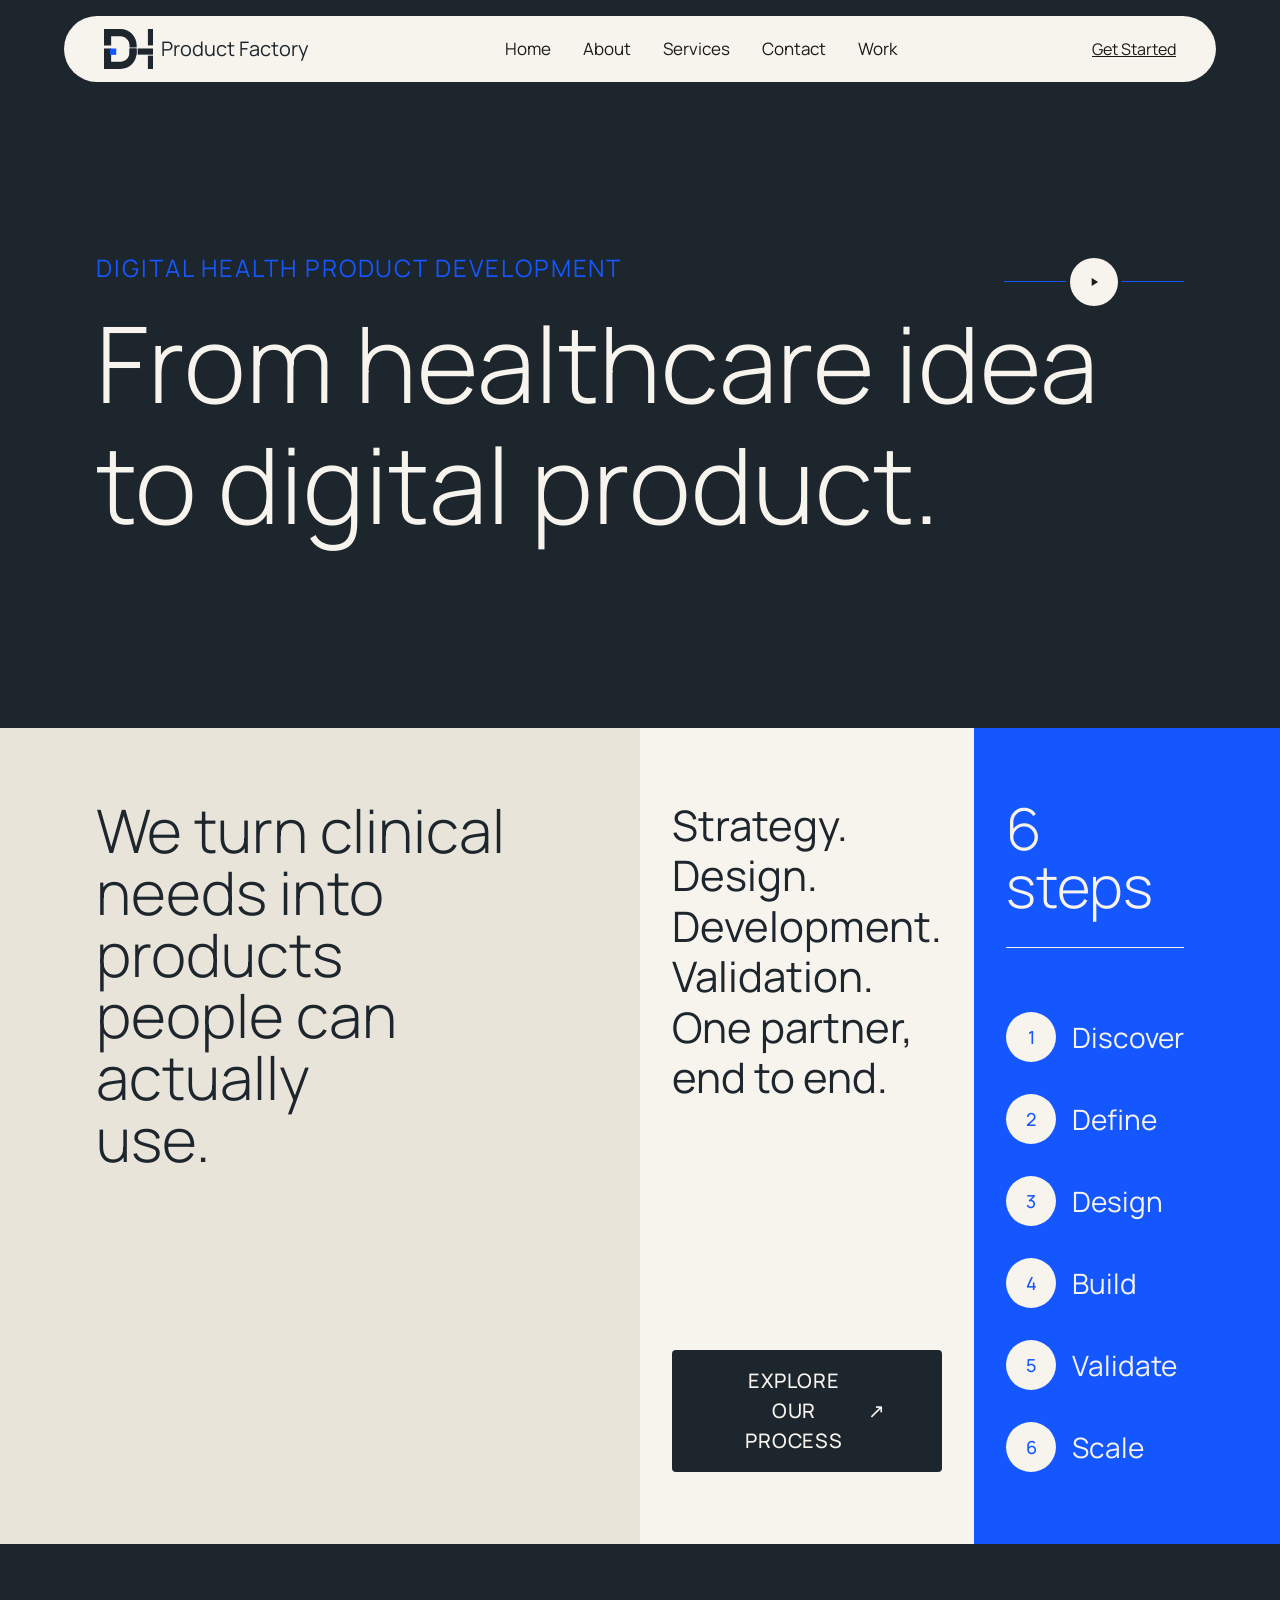
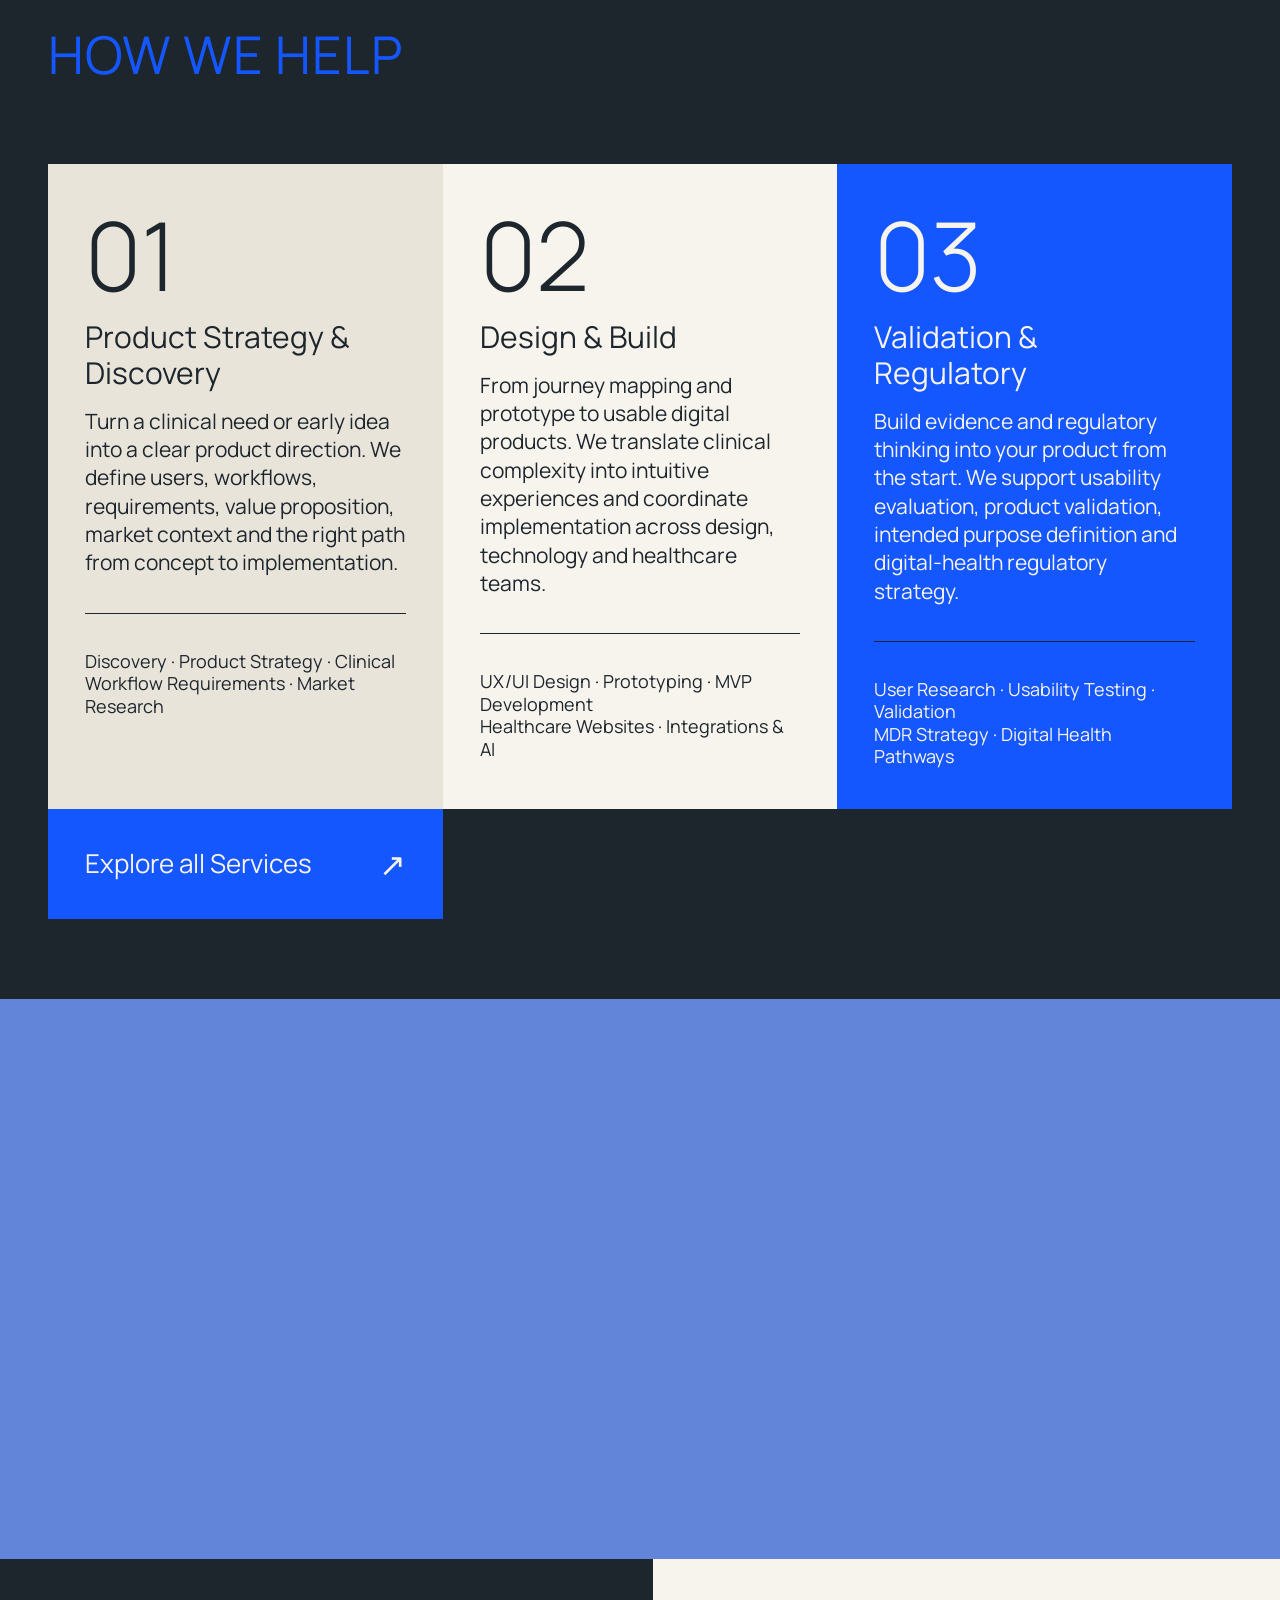
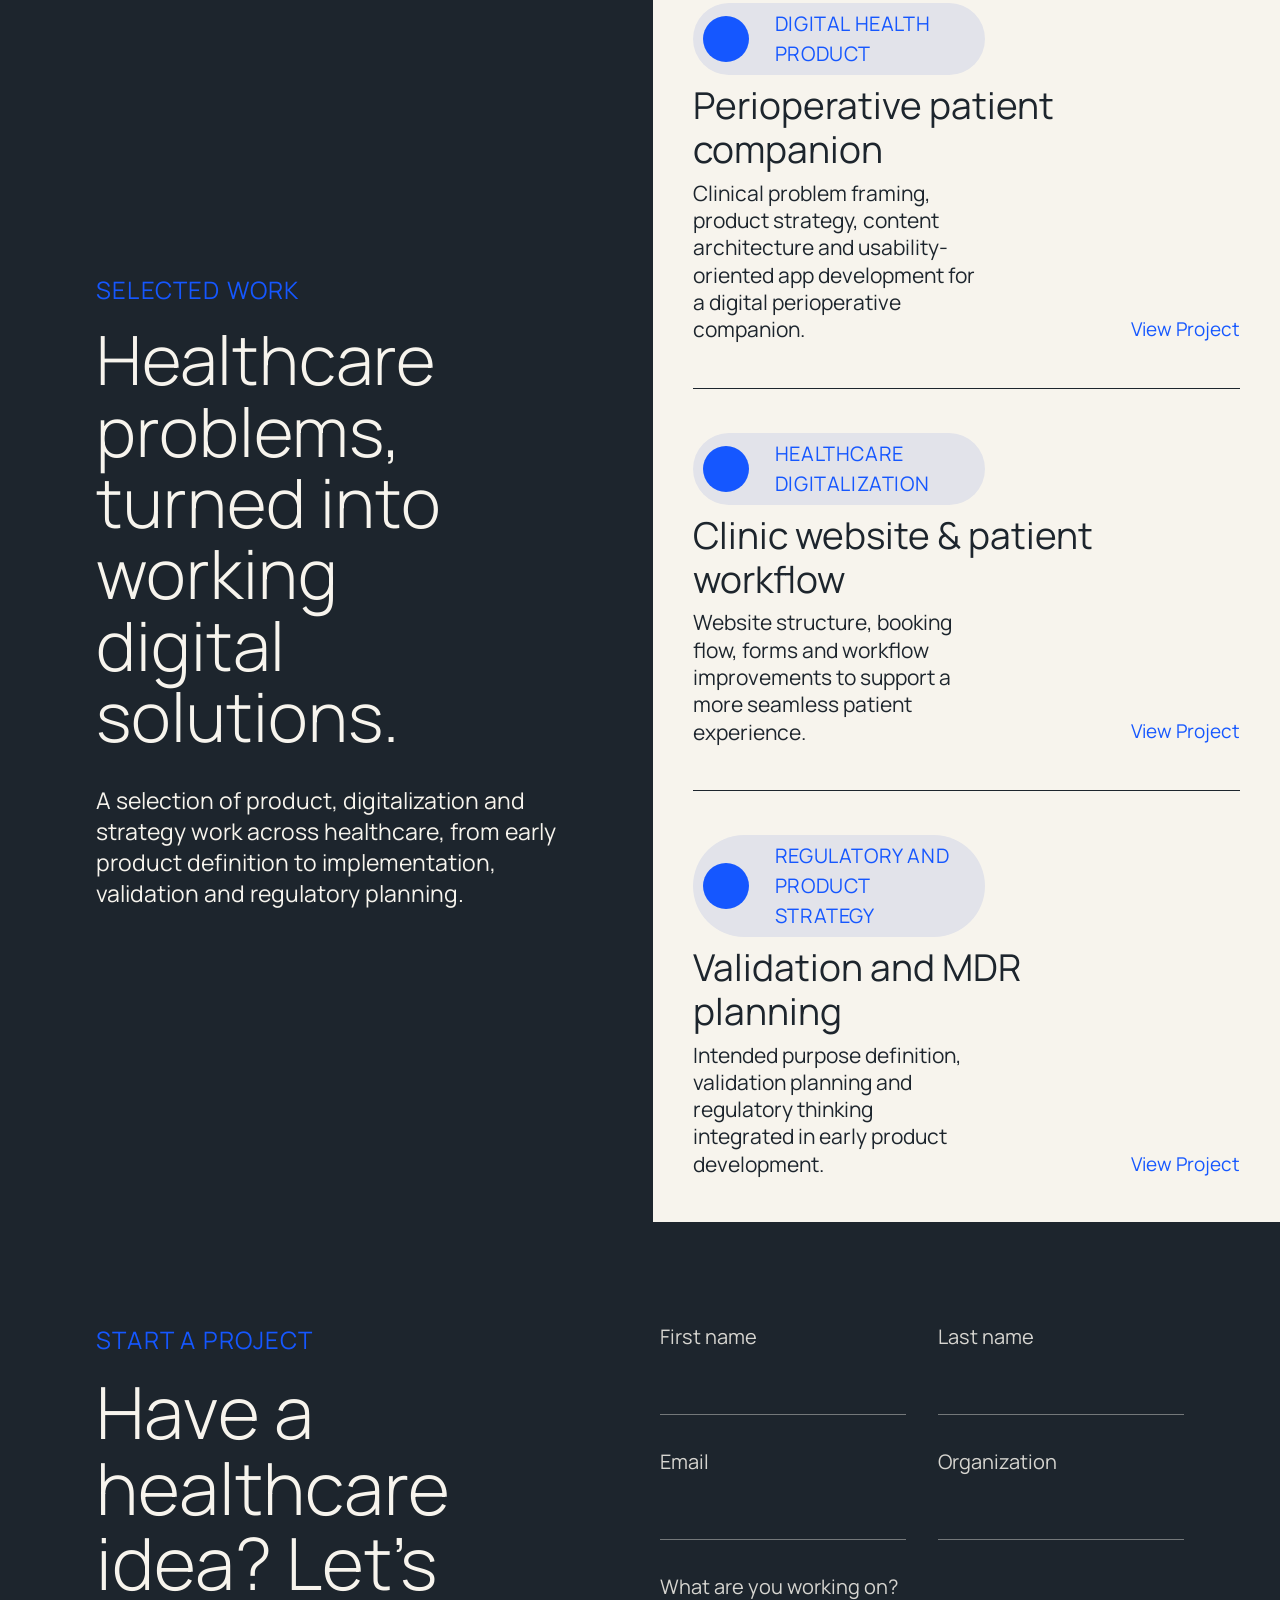
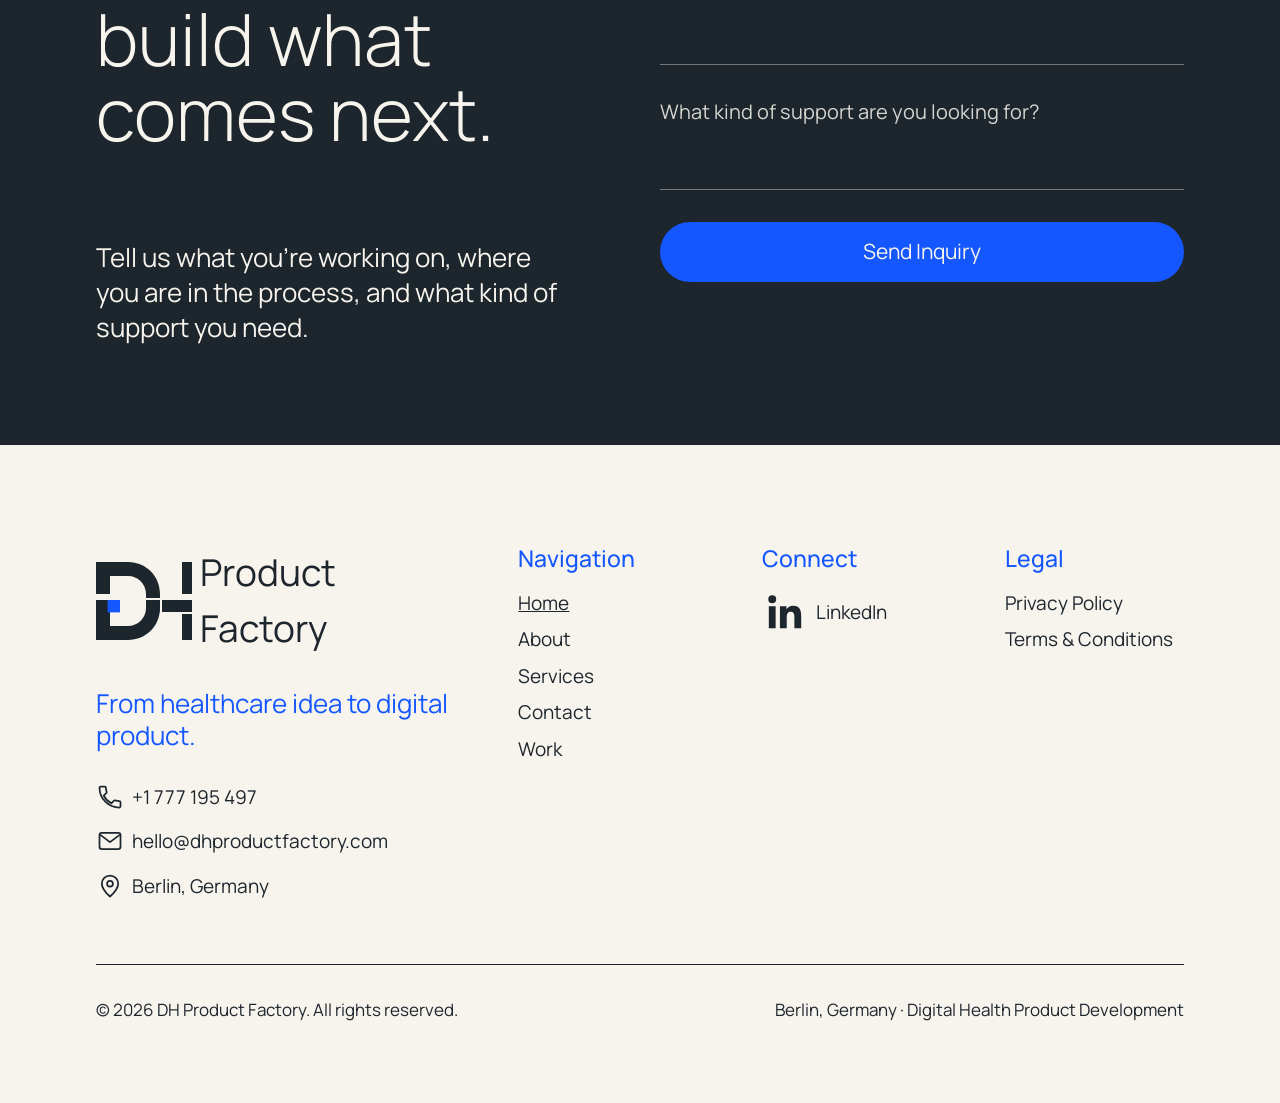
==== commit 7e8103ef: "Services and Work pages, updated the toggle for Work." ====
--- a/index.html
+++ b/index.html
@@ -28,8 +28,9 @@
         <ul class="nav-menu" id="nav-menu">
           <li><a href="index.html">Home</a></li>
           <li><a href="about.html">About</a></li>
-          <li><a href="#services">Services</a></li>
+          <li><a href="services.html">Services</a></li>
           <li><a href="#contact">Contact</a></li>
+          <li><a href="work.html">Work</a></li>
         </ul>
       </nav>
 
@@ -279,9 +280,9 @@
           <ul class="footer-links">
             <li><a href="index.html" class="footer-link footer-link--current">Home</a></li>
             <li><a href="about.html">About</a></li>
-            <li><a href="#">Services</a></li>
+            <li><a href="services.html">Services</a></li>
             <li><a href="#">Contact</a></li>
-            <li><a href="#">Work</a></li>
+            <li><a href="work.html">Work</a></li>
           </ul>
         </nav>
 
--- a/css/styles.css
+++ b/css/styles.css
@@ -864,6 +864,452 @@
 }
 
 /* ==========================================================================
+   Capabilities / How I Work (About page)
+   ========================================================================== */
+.capabilities-panels {
+  display: grid;
+  grid-template-columns: 1fr;
+}
+
+.capability-panel {
+  padding: 2.5rem 1.5rem;
+  border-radius: 0;
+}
+
+.capability-panel--cream {
+  background-color: var(--color-cream);
+  color: var(--color-dark-bg);
+}
+
+.capability-panel--blue {
+  background-color: var(--color-accent-blue);
+  color: var(--color-cream);
+}
+
+.capability-label {
+  display: block;
+  font-size: 14px;
+  font-weight: 500;
+  letter-spacing: 0.08em;
+  opacity: 0.6;
+  margin-bottom: var(--space-md);
+}
+
+.capability-heading {
+  font-size: 26px;
+  font-weight: 500;
+  text-transform: uppercase;
+  letter-spacing: 0.02em;
+  margin-bottom: var(--space-lg);
+}
+
+.capability-list {
+  display: flex;
+  flex-direction: column;
+}
+
+.capability-list li {
+  padding-block: 1.125rem;
+  font-size: 18px;
+  line-height: 1.4;
+}
+
+.capability-panel--cream .capability-list li + li {
+  border-top: 1px solid rgba(29, 37, 45, 0.15);
+}
+
+.capability-panel--blue .capability-list li + li {
+  border-top: 1px solid rgba(247, 244, 237, 0.25);
+}
+
+.how-i-work {
+  background-color: var(--color-dark-bg);
+  padding: var(--space-xl) 7.5vw;
+}
+
+.how-i-work-eyebrow {
+  color: var(--color-accent-blue);
+  font-size: 16px;
+  font-weight: 400;
+  text-transform: uppercase;
+  letter-spacing: 0.05em;
+  margin-bottom: var(--space-lg);
+}
+
+.how-i-work-statement {
+  color: var(--color-cream);
+  font-size: clamp(1.75rem, 5vw, 3rem);
+  font-weight: 300;
+  line-height: 1.2;
+  max-width: 1100px;
+}
+
+@media (min-width: 768px) {
+  .capabilities-panels {
+    grid-template-columns: 1fr 1fr;
+  }
+}
+
+@media (min-width: 1024px) {
+  .capability-panel {
+    padding: 64px 56px;
+  }
+
+  .capability-heading {
+    font-size: 32px;
+  }
+
+  .capability-list li {
+    font-size: 22px;
+  }
+
+  .how-i-work {
+    padding-block: 120px;
+  }
+
+  .how-i-work-eyebrow {
+    font-size: 18px;
+  }
+
+  .how-i-work-statement {
+    font-size: 56px;
+  }
+}
+
+/* ==========================================================================
+   Services page
+   ========================================================================== */
+.services-intro {
+  background-color: var(--color-dark-bg);
+  padding: 4rem 7.5vw 2.5rem;
+}
+
+.services-intro-eyebrow {
+  color: var(--color-accent-blue);
+  font-size: 18px;
+  font-weight: 400;
+  text-transform: uppercase;
+  letter-spacing: 0.05em;
+  margin-bottom: var(--space-md);
+}
+
+.services-intro-heading {
+  color: var(--color-cream);
+  font-size: clamp(1.75rem, 5vw, 3rem);
+  font-weight: 300;
+  line-height: 1.15;
+  max-width: 20ch;
+}
+
+.services-page-grid {
+  display: grid;
+  grid-template-columns: 1fr;
+}
+
+.service-page-card {
+  display: flex;
+  flex-direction: column;
+  padding: 2rem 1.5rem;
+  border: 1px solid;
+}
+
+.service-page-card--cream {
+  background-color: var(--color-cream);
+  color: var(--color-dark-bg);
+  border-color: rgba(29, 37, 45, 0.15);
+}
+
+.service-page-card--beige {
+  background-color: var(--color-warm-beige);
+  color: var(--color-dark-bg);
+  border-color: rgba(29, 37, 45, 0.15);
+}
+
+.service-page-card--blue {
+  background-color: var(--color-accent-blue);
+  color: var(--color-cream);
+  border-color: rgba(29, 37, 45, 0.15);
+}
+
+.service-page-card--charcoal {
+  background-color: var(--color-dark-bg);
+  color: var(--color-cream);
+  border-color: rgba(247, 244, 237, 0.2);
+}
+
+.service-page-number {
+  display: block;
+  font-size: clamp(2.5rem, 12vw, 3.5rem);
+  font-weight: 300;
+  line-height: 1;
+  margin-bottom: var(--space-sm);
+}
+
+.service-page-title {
+  font-size: 1.5rem;
+  font-weight: 400;
+  line-height: 1.2;
+  margin-bottom: var(--space-md);
+}
+
+.service-page-desc {
+  font-size: 1rem;
+  line-height: 1.45;
+  max-width: 38ch;
+  margin-top: auto;
+}
+
+.services-closing {
+  background-color: var(--color-dark-bg);
+  padding: var(--space-xl) 7.5vw;
+}
+
+.services-closing-eyebrow {
+  color: var(--color-accent-blue);
+  font-size: 16px;
+  font-weight: 400;
+  text-transform: uppercase;
+  letter-spacing: 0.05em;
+  margin-bottom: var(--space-lg);
+}
+
+.services-closing-heading {
+  color: var(--color-cream);
+  font-size: clamp(1.75rem, 5vw, 3rem);
+  font-weight: 300;
+  line-height: 1.15;
+  margin-bottom: var(--space-lg);
+}
+
+.services-closing-body {
+  color: var(--color-cream);
+  opacity: 0.85;
+  font-size: 1.125rem;
+  line-height: 1.5;
+  max-width: 560px;
+  margin-bottom: var(--space-xl);
+}
+
+.services-closing-cta {
+  display: inline-flex;
+  align-items: center;
+  gap: var(--space-sm);
+  padding: var(--space-md) var(--space-xl);
+  border: 1px solid var(--color-accent-blue);
+  border-radius: var(--radius-full);
+  color: var(--color-accent-blue);
+  font-size: 1rem;
+  white-space: nowrap;
+  transition: background-color var(--transition-base), color var(--transition-base);
+}
+
+.services-closing-cta:hover,
+.services-closing-cta:focus-visible {
+  background-color: var(--color-accent-blue);
+  color: var(--color-cream);
+}
+
+@media (min-width: 640px) {
+  .services-page-grid {
+    grid-template-columns: 1fr 1fr;
+  }
+}
+
+@media (min-width: 1024px) {
+  .services-intro {
+    padding: 90px 7.5vw 56px;
+  }
+
+  .services-intro-heading {
+    font-size: 3.5rem;
+  }
+
+  .services-page-grid {
+    grid-template-columns: 1fr 1fr 1fr;
+  }
+
+  .service-page-card {
+    padding: 48px;
+  }
+
+  .service-page-number {
+    font-size: 84px;
+  }
+
+  .service-page-title {
+    font-size: 33px;
+  }
+
+  .service-page-desc {
+    font-size: 19px;
+    line-height: 1.45;
+  }
+
+  .services-closing {
+    padding-block: 110px;
+  }
+
+  .services-closing-eyebrow {
+    font-size: 18px;
+  }
+
+  .services-closing-heading {
+    font-size: 3rem;
+  }
+
+  .services-closing-body {
+    font-size: 20px;
+  }
+
+  .services-closing-cta {
+    font-size: 1.125rem;
+    padding-inline: 3rem;
+  }
+}
+
+/* ==========================================================================
+   Work page
+   ========================================================================== */
+.work-intro-page {
+  background-color: var(--color-dark-bg);
+  padding: 4rem 7.5vw 2.5rem;
+}
+
+.work-intro-page-title {
+  color: var(--color-accent-blue);
+  font-size: clamp(2.5rem, 12vw, 5rem);
+  font-weight: 300;
+  text-transform: uppercase;
+  letter-spacing: 0.02em;
+  line-height: 1;
+  margin-bottom: var(--space-sm);
+}
+
+.work-intro-page-label {
+  color: var(--color-cream);
+  opacity: 0.75;
+  font-size: 14px;
+  font-weight: 500;
+  text-transform: uppercase;
+  letter-spacing: 0.08em;
+}
+
+.work-grid-section {
+  background-color: var(--color-dark-bg);
+  padding: 1.5rem 7.5vw 4rem;
+}
+
+.work-grid {
+  display: grid;
+  grid-template-columns: 1fr;
+  gap: 3rem;
+}
+
+.work-grid-item {
+  display: flex;
+  flex-direction: column;
+}
+
+.work-grid-image-wrap {
+  position: relative;
+  width: 100%;
+  aspect-ratio: 16 / 10;
+  overflow: hidden;
+  border-radius: 0;
+  margin-bottom: var(--space-lg);
+}
+
+.work-grid-image {
+  width: 100%;
+  height: 100%;
+  object-fit: cover;
+}
+
+.work-grid-image-overlay {
+  position: absolute;
+  inset: 0;
+  background-color: rgba(29, 37, 45, 0.18);
+  pointer-events: none;
+}
+
+.work-grid-meta {
+  display: flex;
+  align-items: baseline;
+  justify-content: space-between;
+  gap: var(--space-md);
+  margin-bottom: var(--space-sm);
+}
+
+.work-grid-category {
+  color: var(--color-cream);
+  font-size: 1.125rem;
+  font-weight: 300;
+  text-transform: uppercase;
+  letter-spacing: 0.03em;
+}
+
+.work-grid-number {
+  flex-shrink: 0;
+  color: var(--color-cream);
+  opacity: 0.6;
+  font-size: 1rem;
+  font-weight: 400;
+}
+
+.work-grid-title {
+  color: var(--color-cream);
+  font-size: 1.125rem;
+  font-weight: 500;
+  line-height: 1.3;
+  margin-bottom: var(--space-md);
+}
+
+.work-grid-desc {
+  color: var(--color-cream);
+  opacity: 0.8;
+  font-size: 1.0625rem;
+  line-height: 1.45;
+  max-width: 42ch;
+}
+
+@media (min-width: 700px) {
+  .work-grid {
+    grid-template-columns: 1fr 1fr;
+  }
+}
+
+@media (min-width: 1024px) {
+  .work-intro-page {
+    padding: 90px 7.5vw 48px;
+  }
+
+  .work-intro-page-title {
+    font-size: 72px;
+  }
+
+  .work-grid-section {
+    padding: 24px 7.5vw 110px;
+  }
+
+  .work-grid {
+    grid-template-columns: repeat(3, 1fr);
+    gap: 3.5rem;
+  }
+
+  .work-grid-category {
+    font-size: 26px;
+  }
+
+  .work-grid-title {
+    font-size: 21px;
+  }
+
+  .work-grid-desc {
+    font-size: 18px;
+  }
+}
+
+/* ==========================================================================
    How We Help (services)
    ========================================================================== */
 .services {
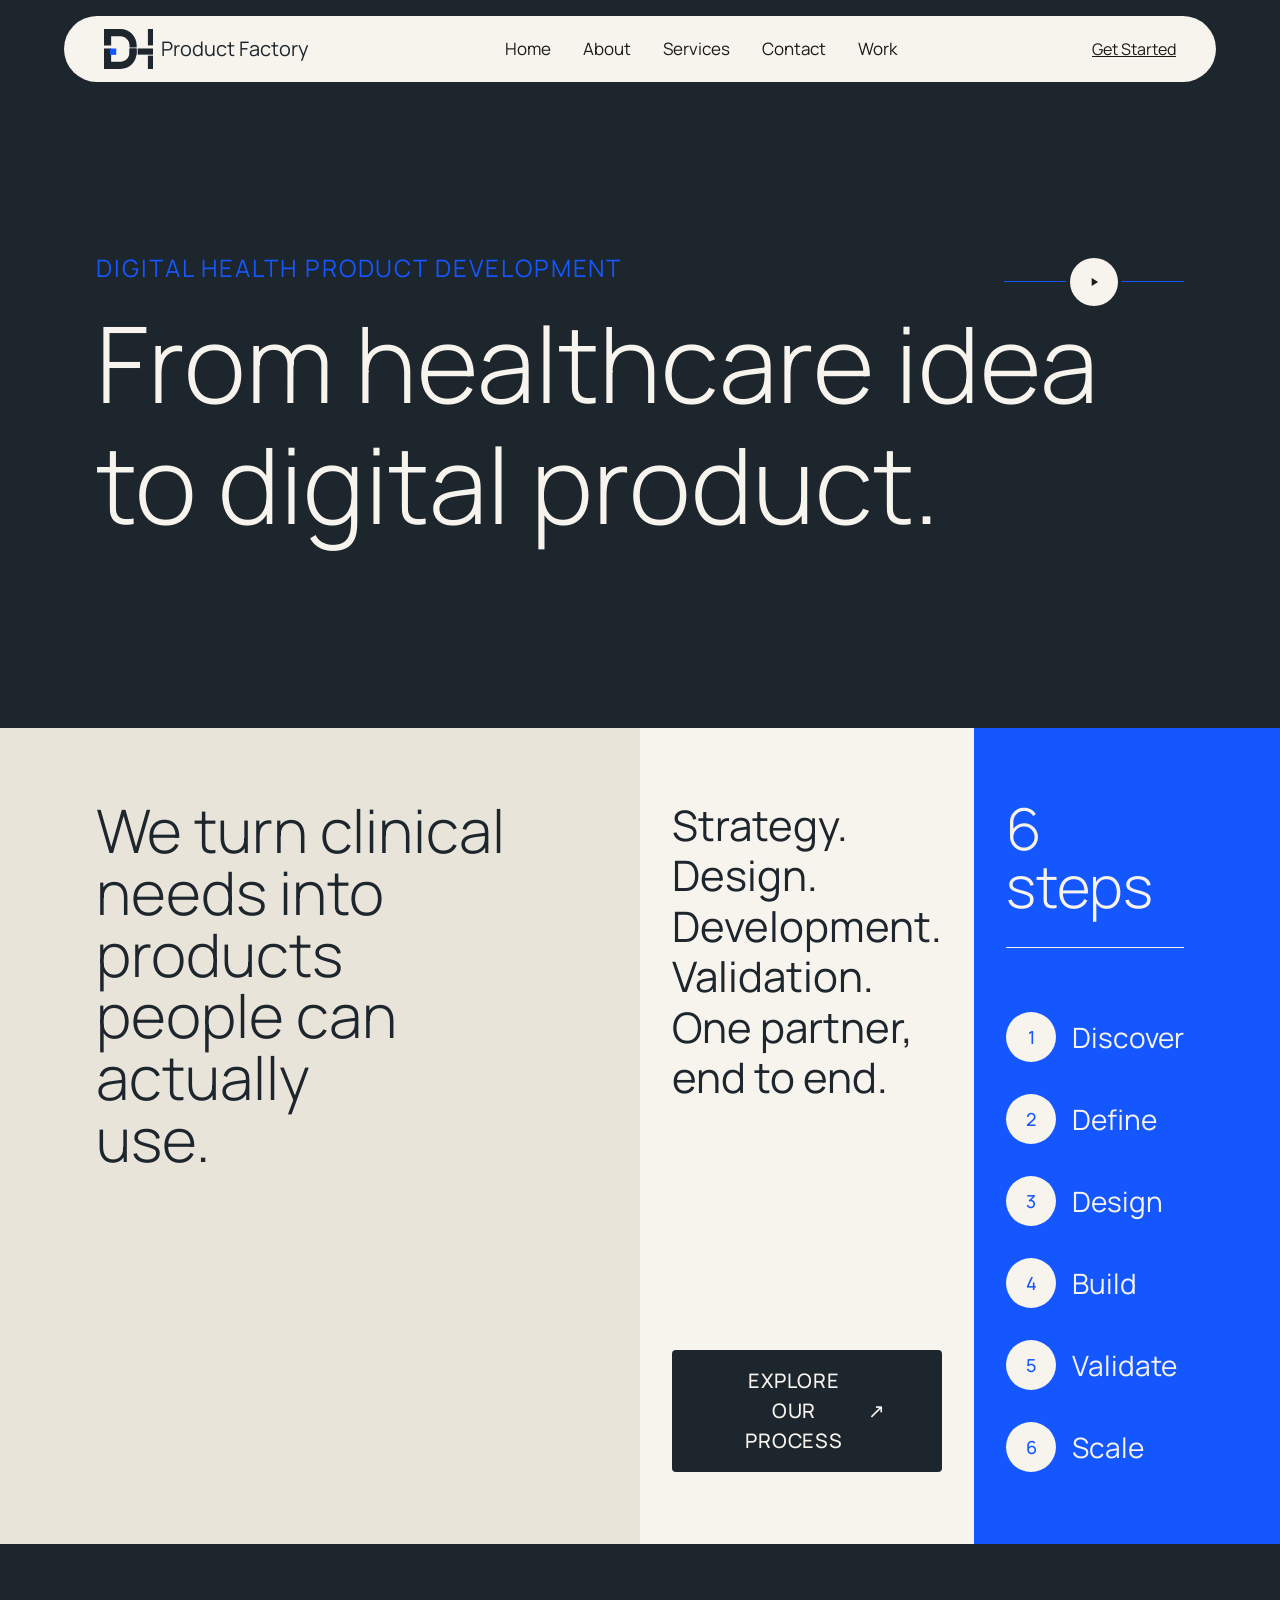
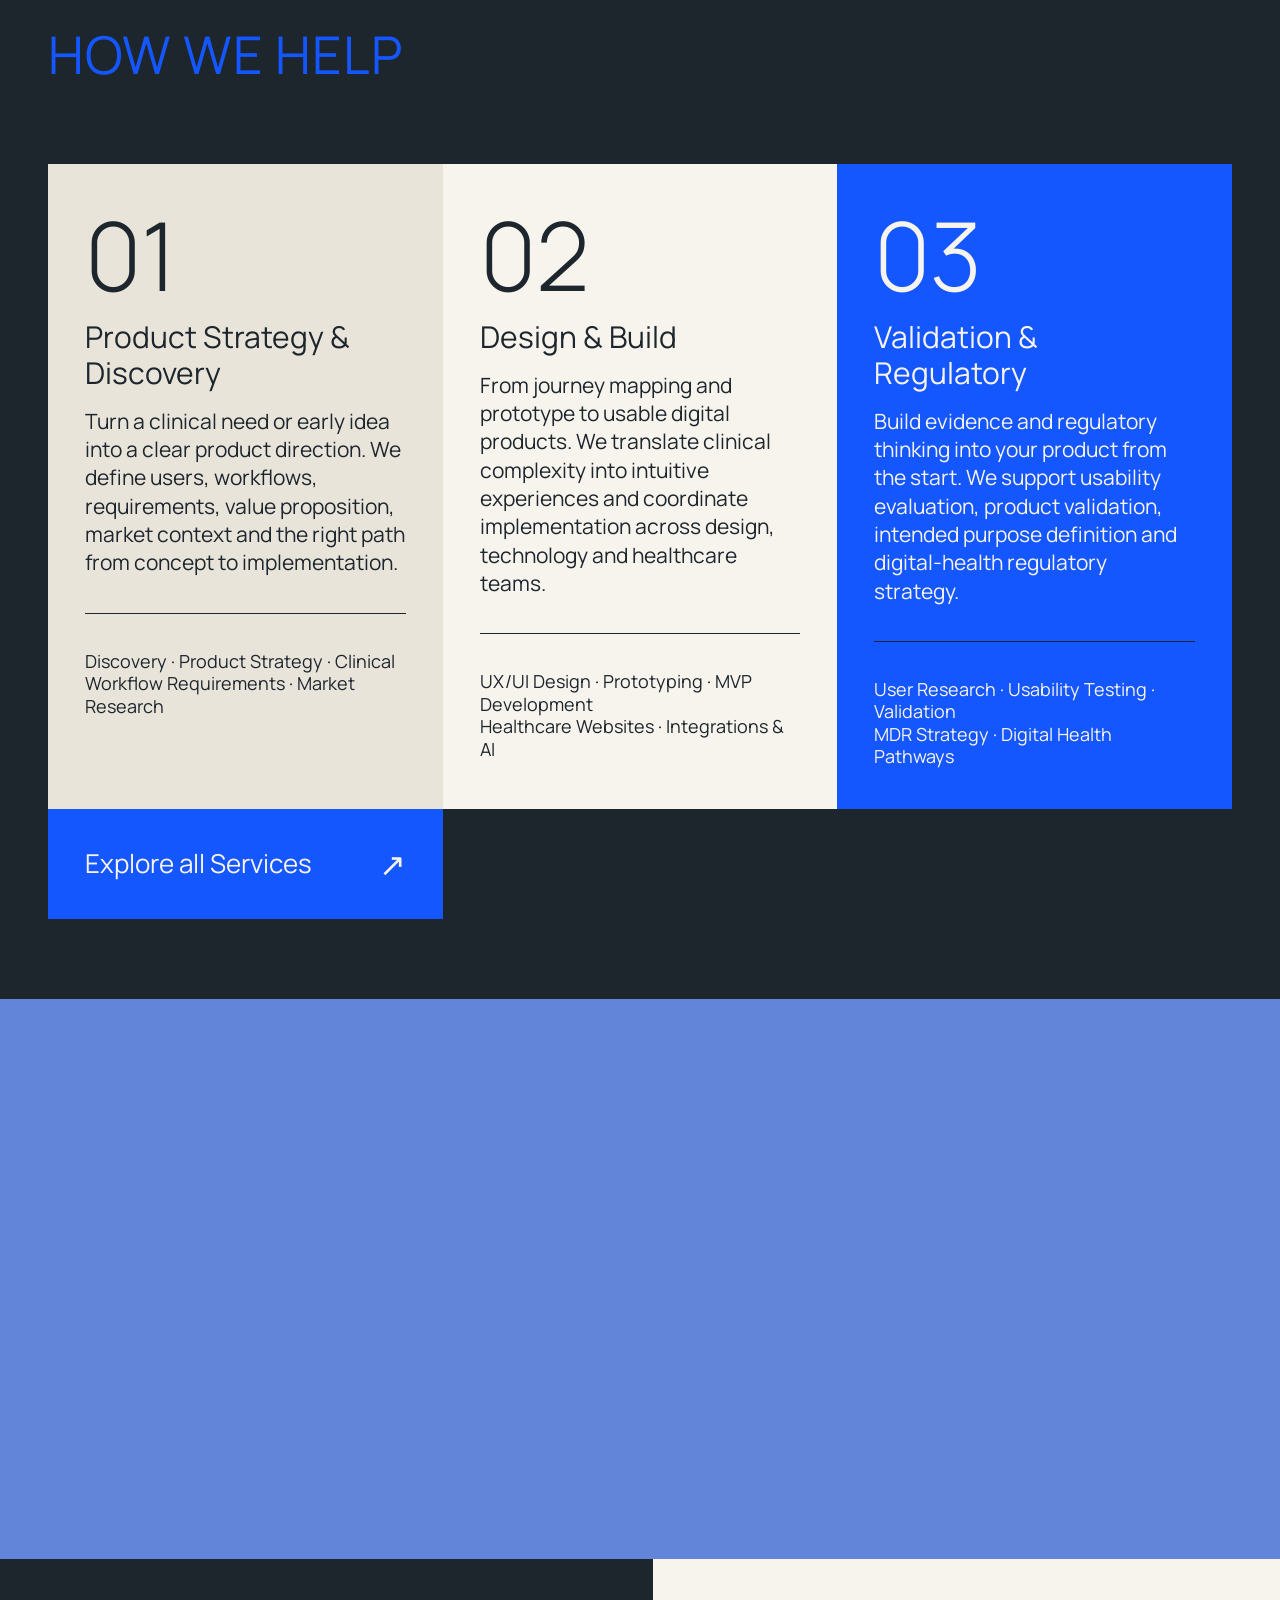
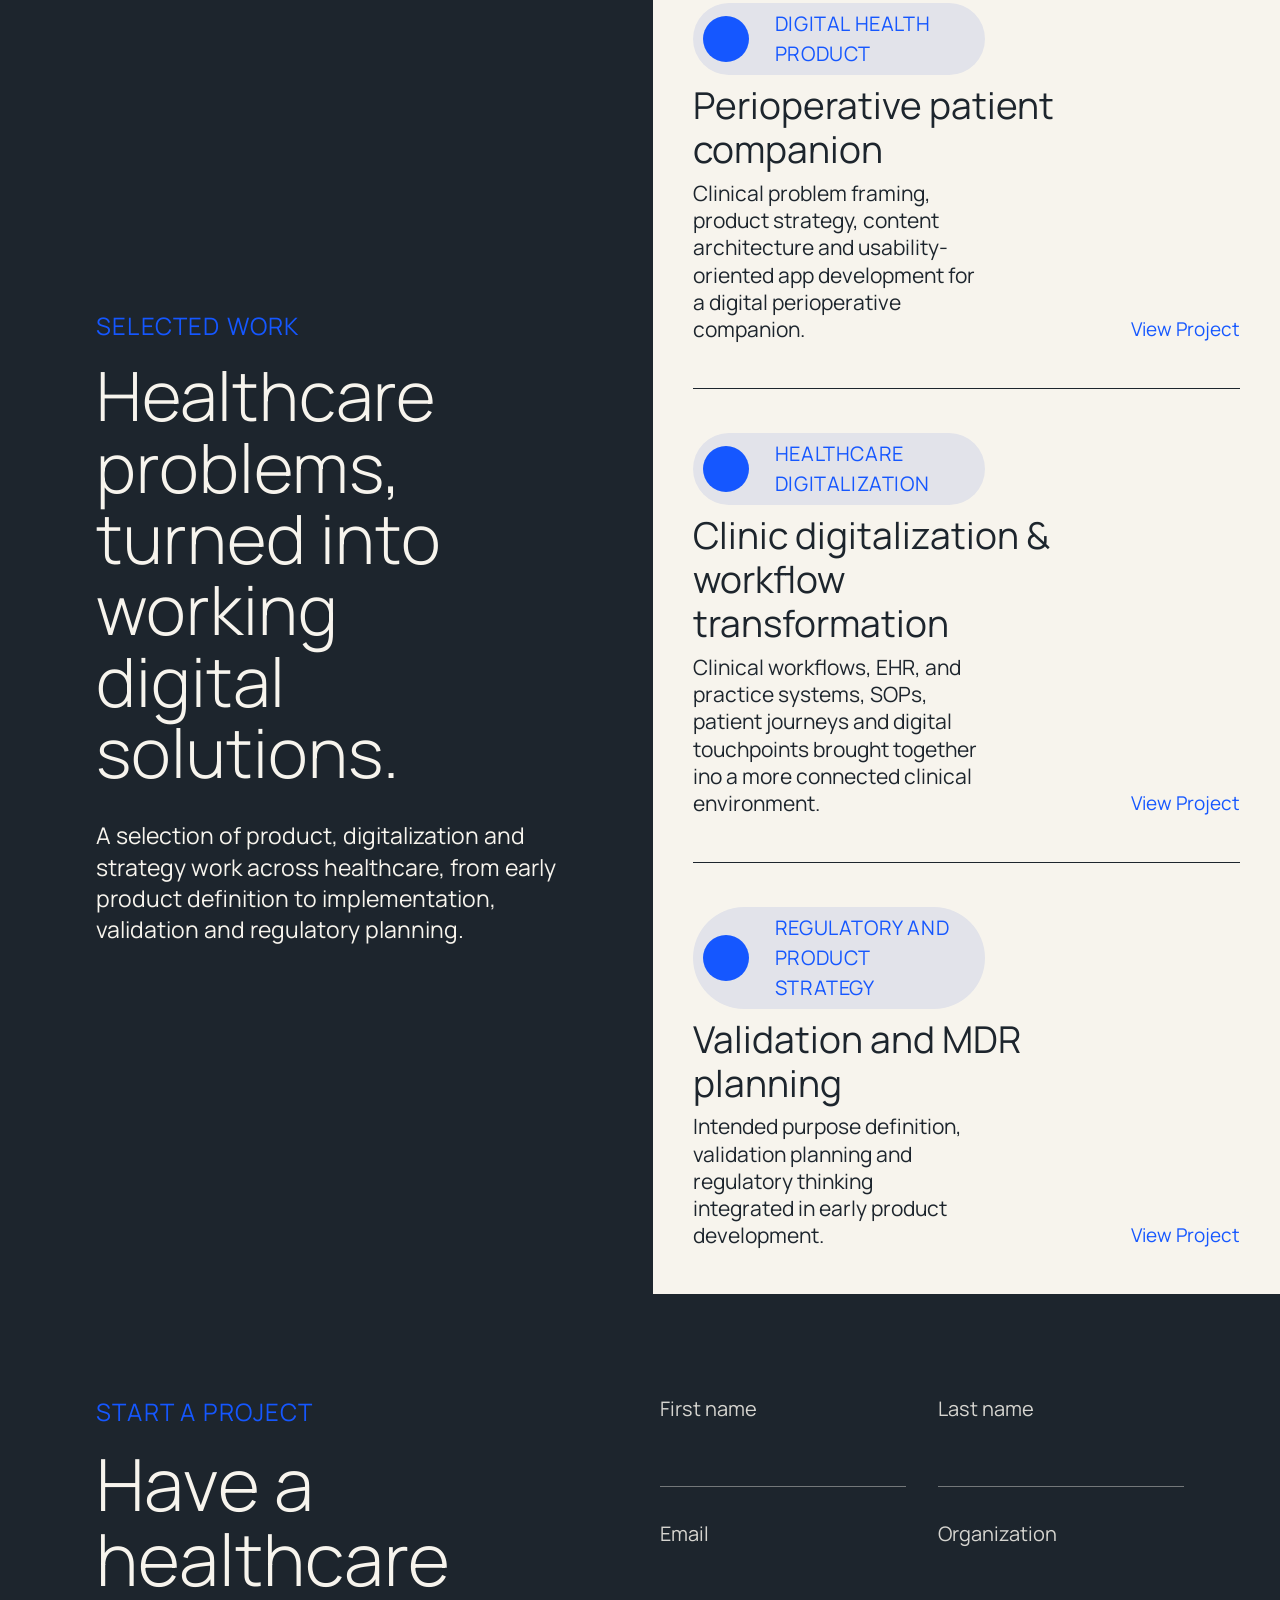
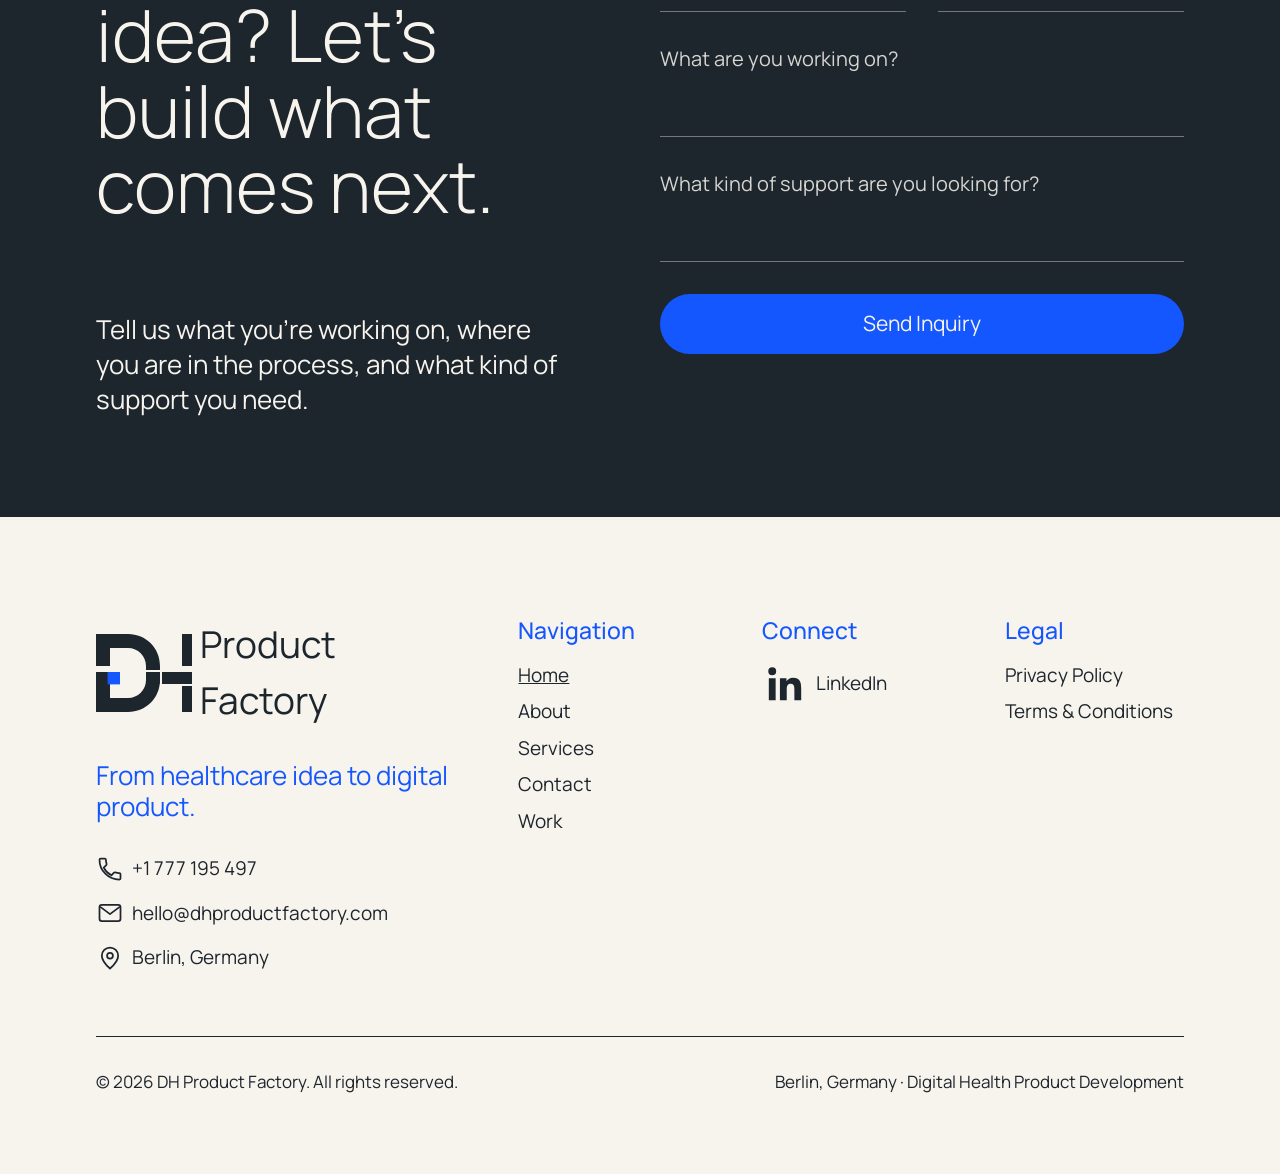
==== commit 873bb73c: "Last project uploaded- healthcare digitalization." ====
--- a/index.html
+++ b/index.html
@@ -173,8 +173,8 @@
         <article class="work-project">
           <div class="work-project-content">
             <span class="work-pill"><span class="work-pill-dot" aria-hidden="true"></span>Healthcare Digitalization</span>
-            <h3 class="work-project-title">Clinic website &amp; patient workflow</h3>
-            <p class="work-project-desc">Website structure, booking flow, forms and workflow improvements to support a more seamless patient experience.</p>
+            <h3 class="work-project-title">Clinic digitalization &amp; workflow transformation</h3>
+            <p class="work-project-desc">Clinical workflows, EHR, and practice systems, SOPs, patient journeys and digital touchpoints brought together ino a more connected clinical environment.</p>
           </div>
           <a href="#" class="work-project-link">View Project</a>
         </article>
--- a/css/styles.css
+++ b/css/styles.css
@@ -1210,6 +1210,11 @@
   flex-direction: column;
 }
 
+.work-grid-item-link {
+  display: flex;
+  flex-direction: column;
+}
+
 .work-grid-image-wrap {
   position: relative;
   width: 100%;
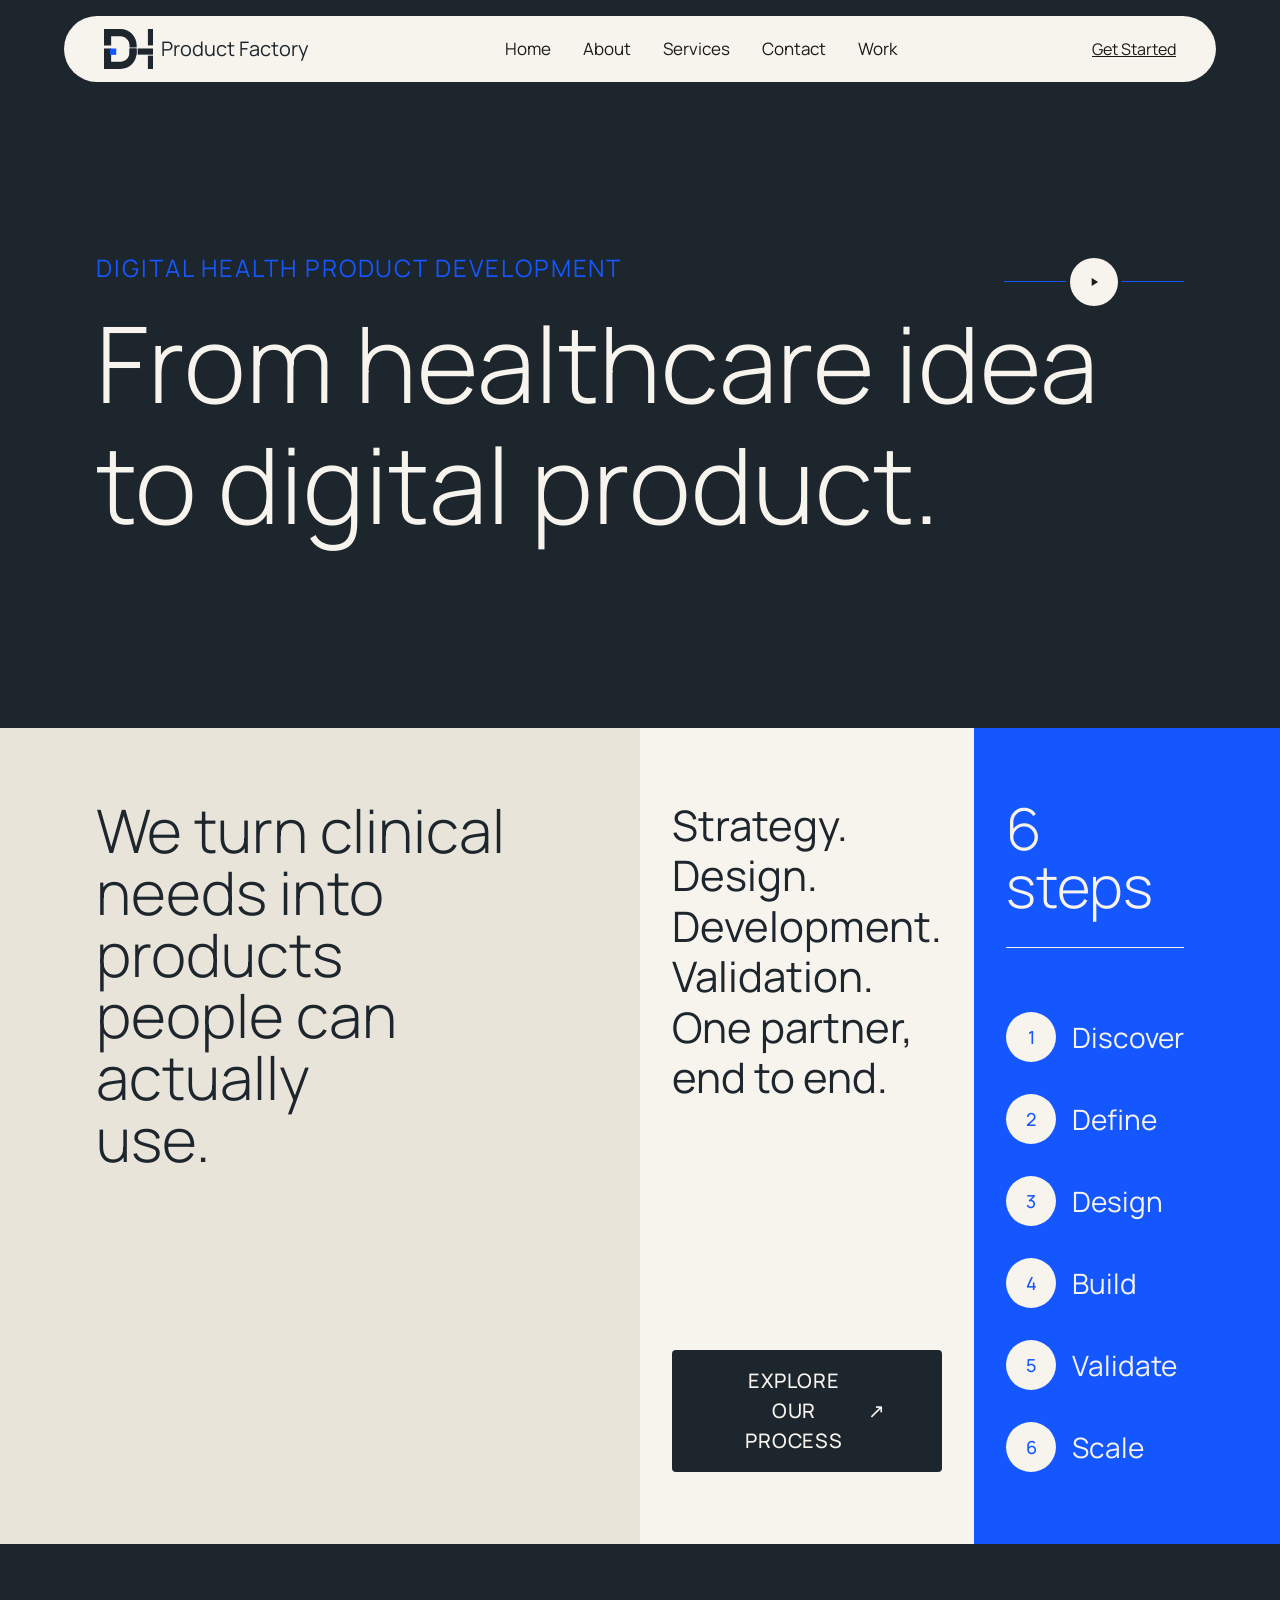
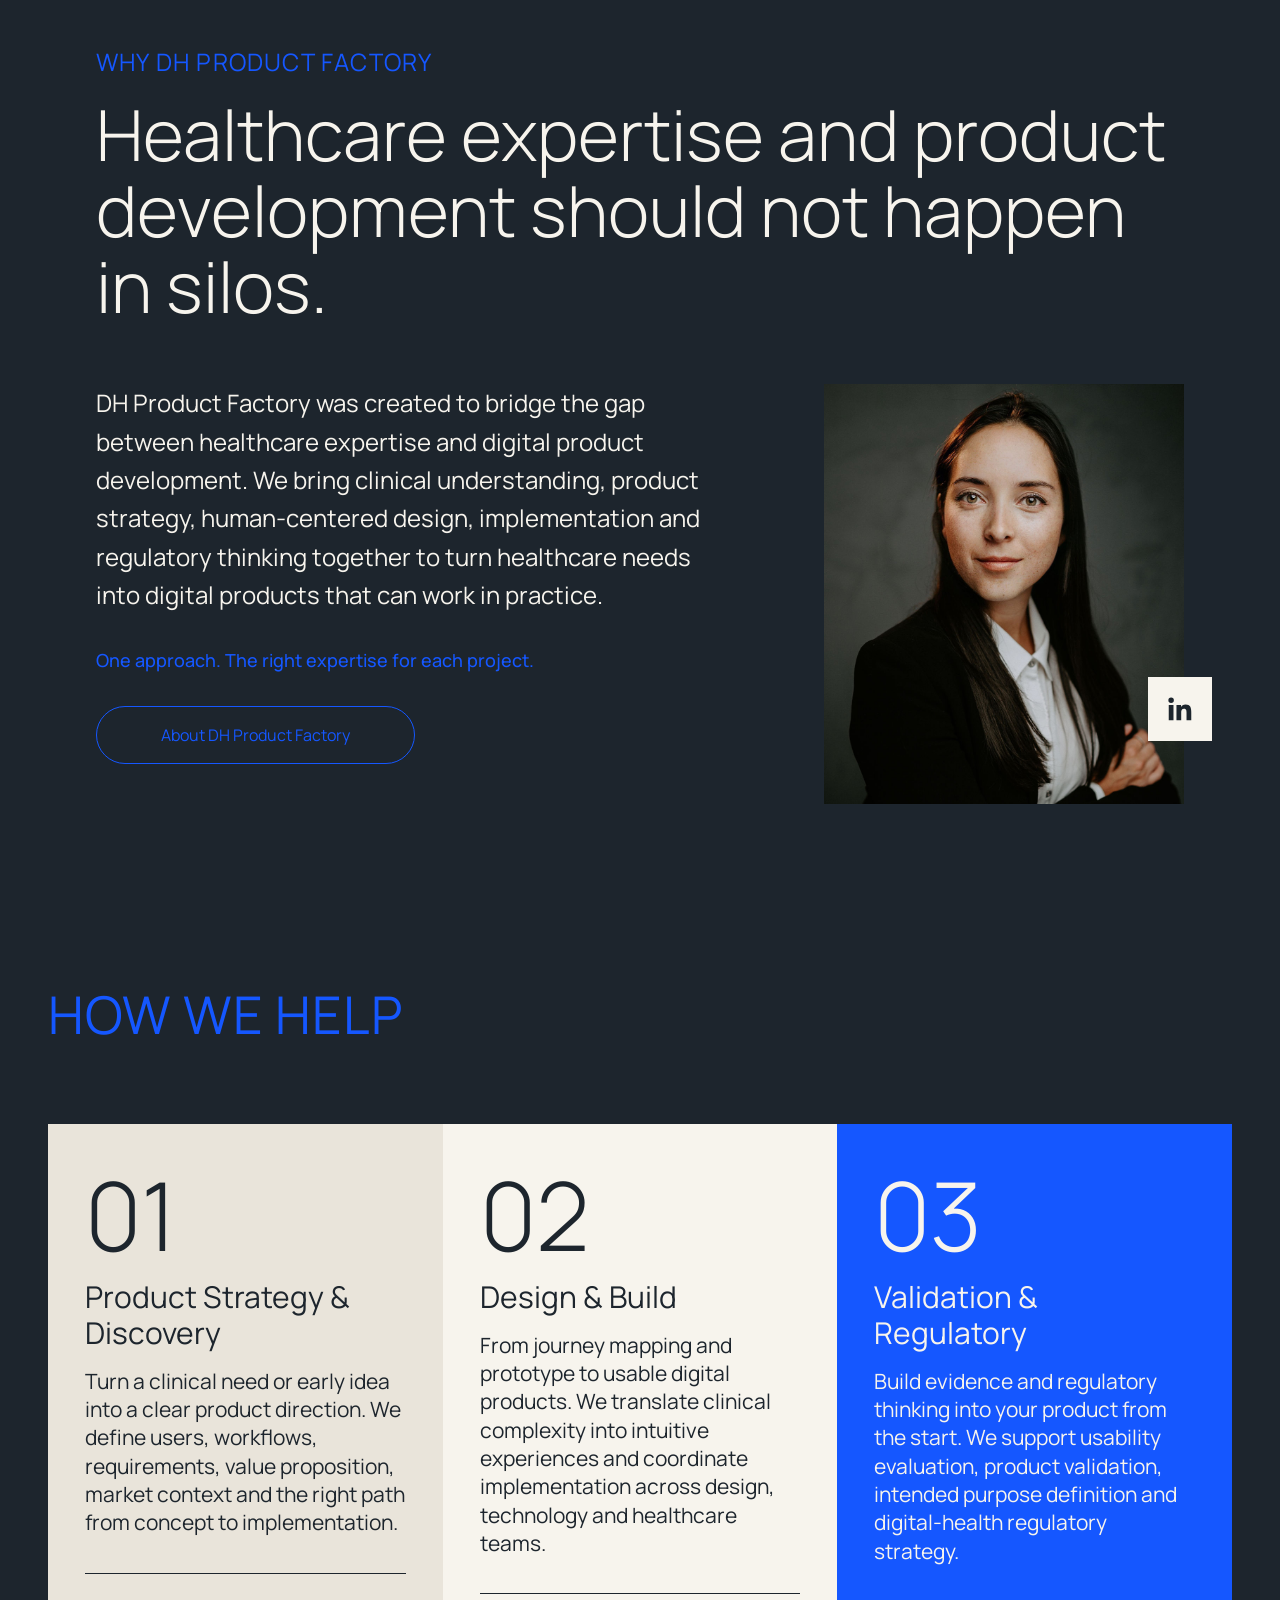
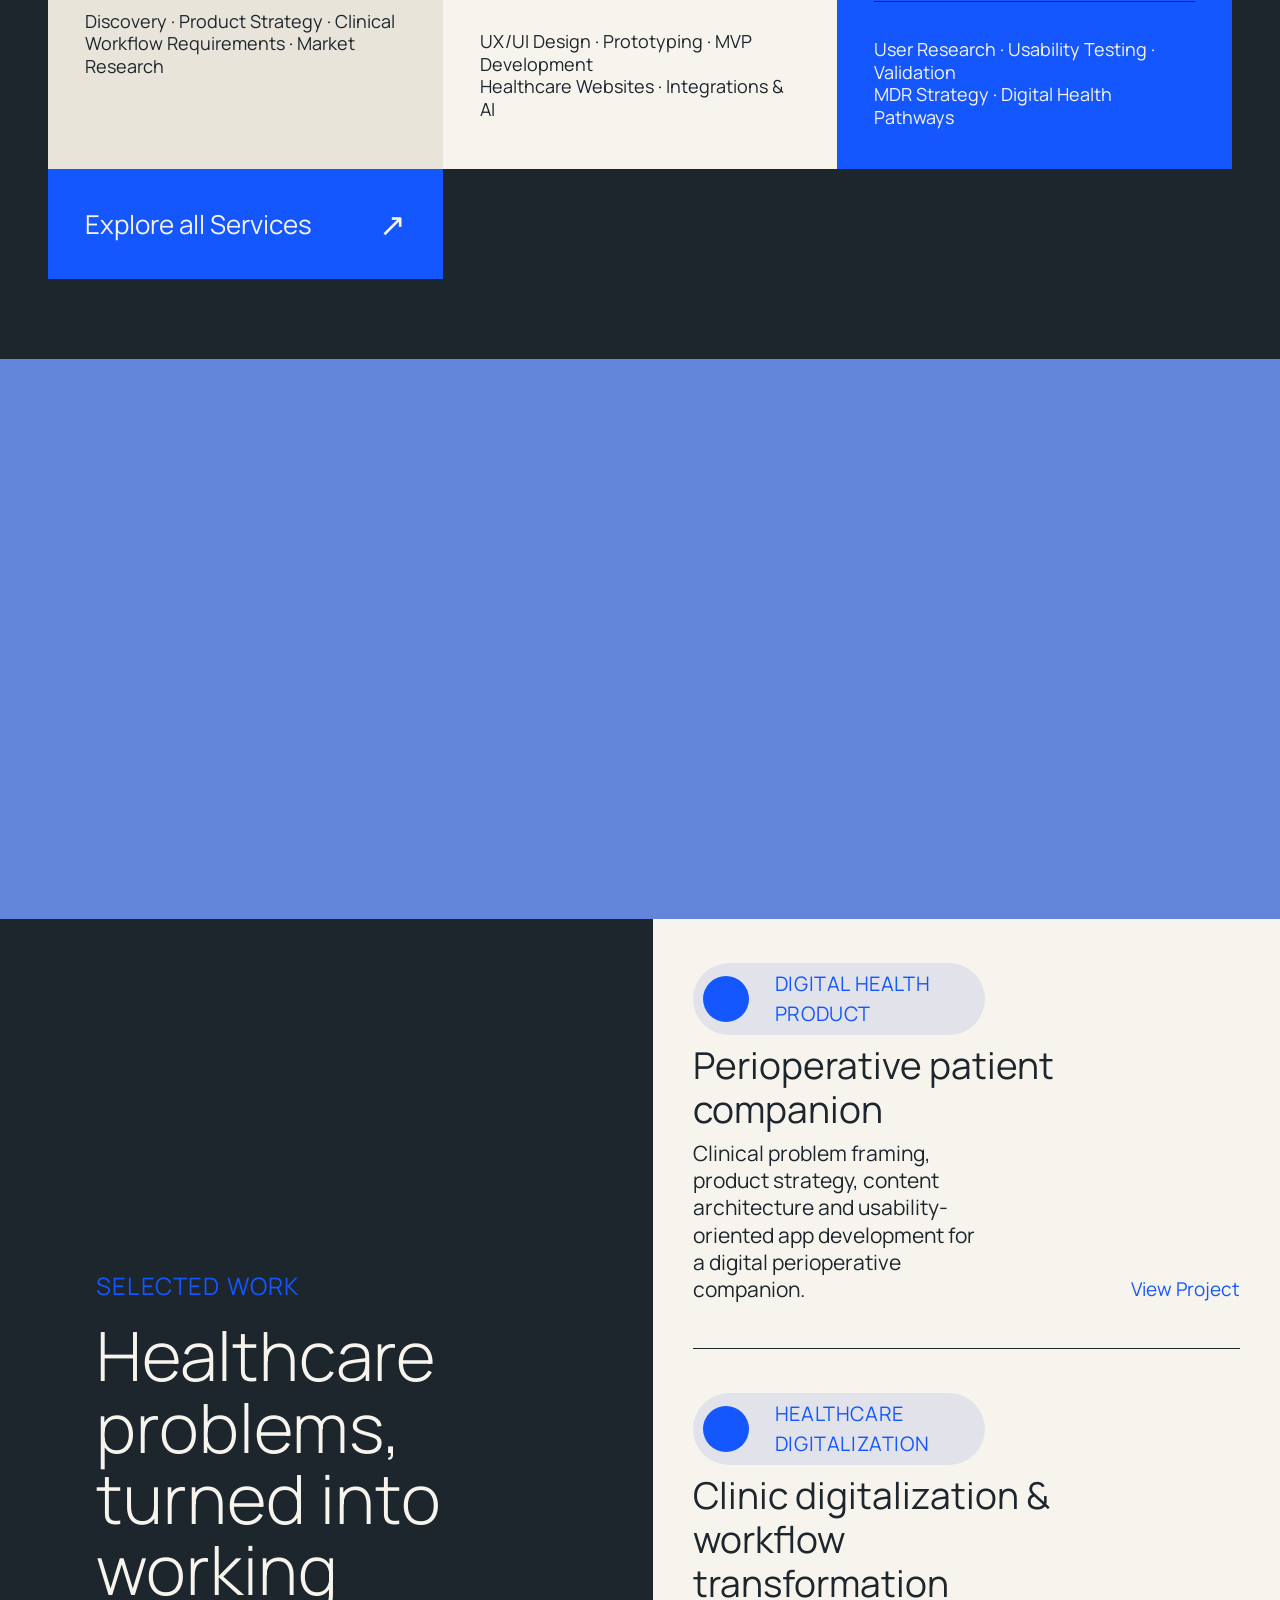
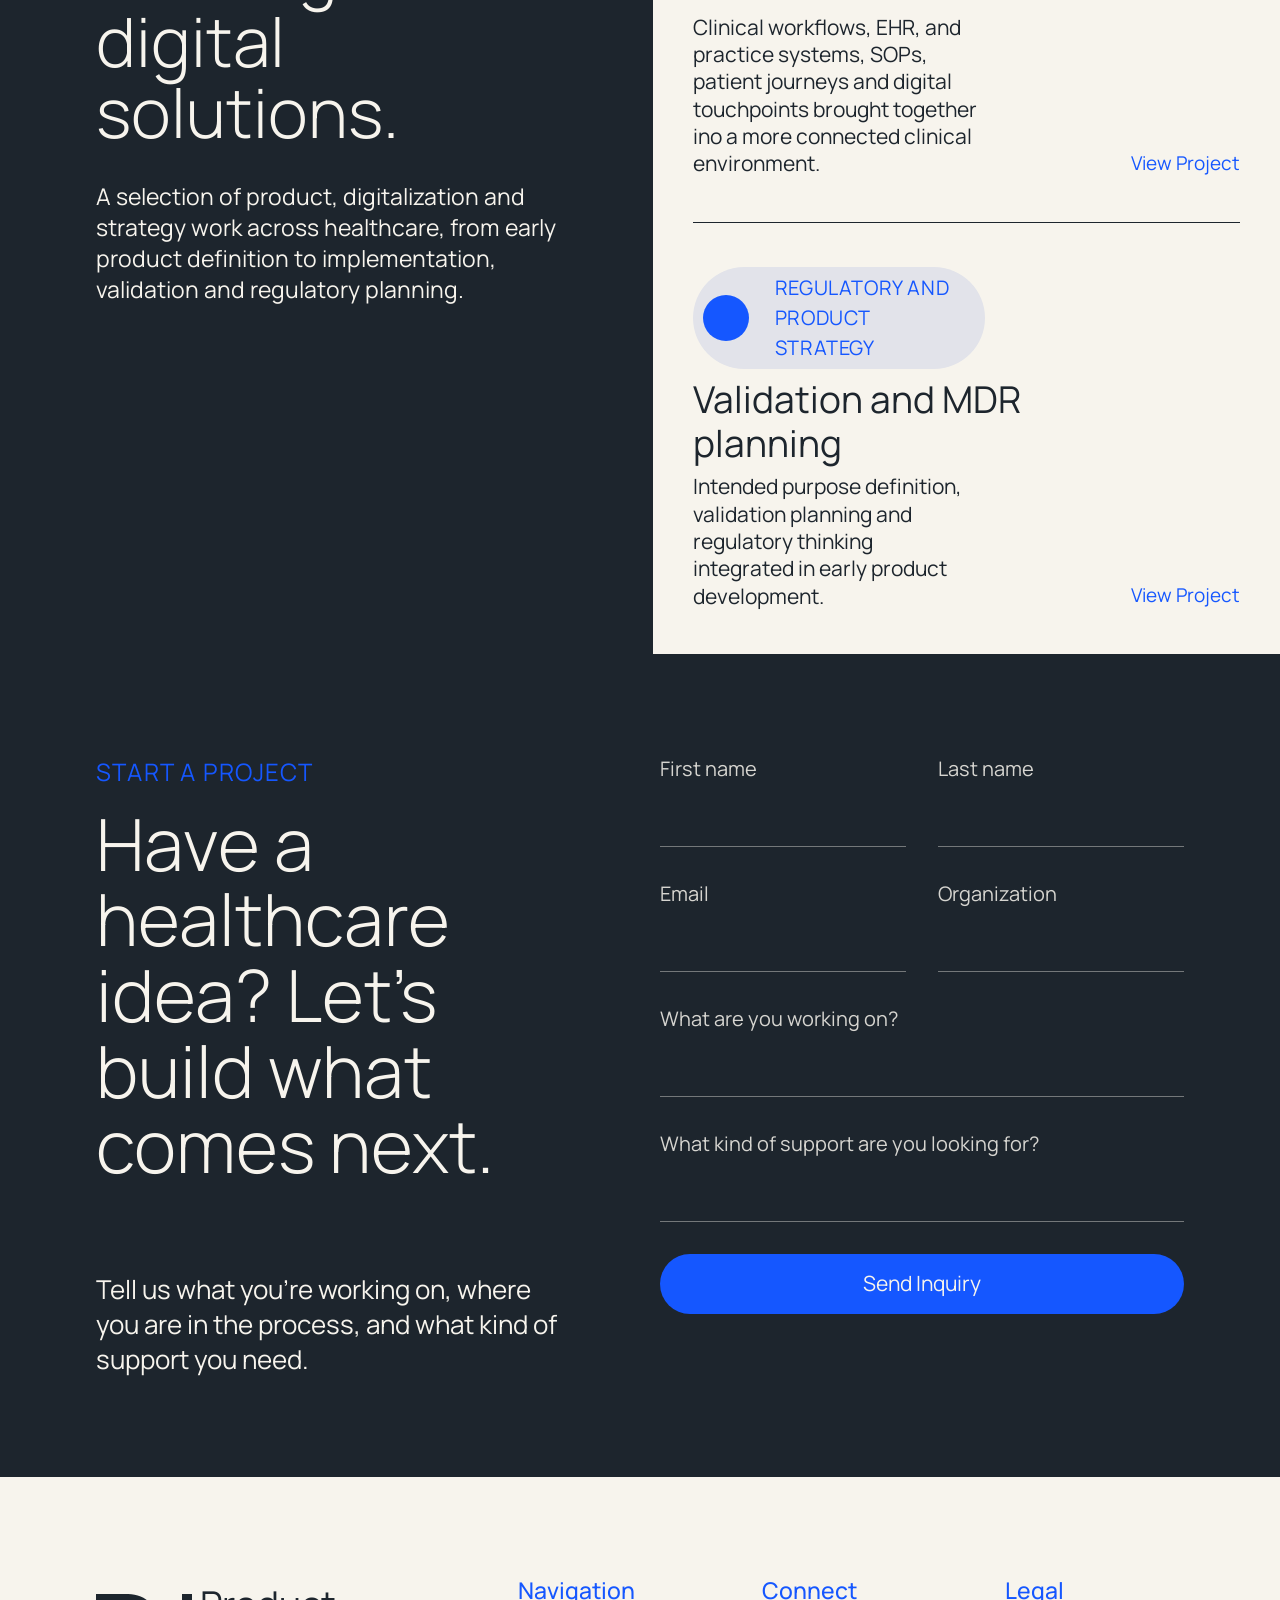
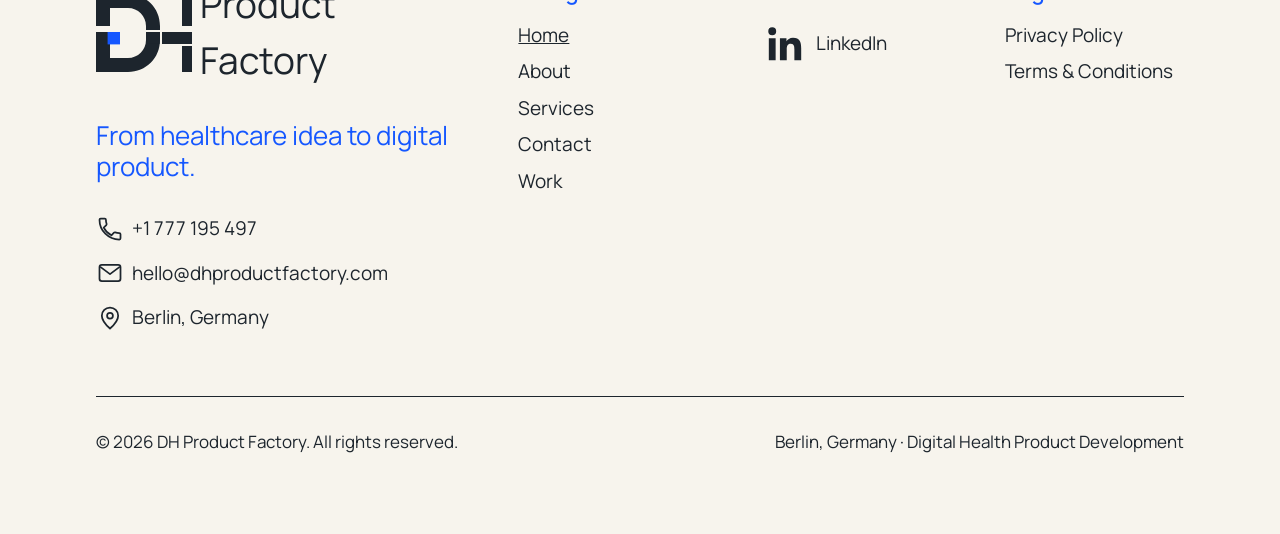
==== commit 3090e3c2: "Home page studio-teaser style format changed." ====
--- a/index.html
+++ b/index.html
@@ -101,6 +101,30 @@
       </div>
     </section>
 
+    <section class="studio-teaser">
+      <div class="studio-teaser-inner">
+        <p class="studio-teaser-eyebrow">Why DH Product Factory</p>
+        <h2 class="studio-teaser-heading">Healthcare expertise and product development should not happen in silos.</h2>
+
+        <div class="studio-teaser-columns">
+          <div class="studio-teaser-content">
+            <p class="studio-teaser-body">DH Product Factory was created to bridge the gap between healthcare expertise and digital product development. We bring clinical understanding, product strategy, human-centered design, implementation and regulatory thinking together to turn healthcare needs into digital products that can work in practice.</p>
+            <p class="studio-teaser-statement">One approach. The right expertise for each project.</p>
+            <a href="about.html" class="studio-teaser-cta">About DH Product Factory</a>
+          </div>
+
+          <div class="studio-teaser-media">
+            <img class="studio-teaser-image" src="assets/images/IMG_8683.JPG" alt="DH Product Factory portrait photo">
+            <a href="#" class="studio-teaser-badge" aria-label="DH Product Factory on LinkedIn">
+              <svg viewBox="0 0 24 24" fill="currentColor" focusable="false" aria-hidden="true">
+                <path d="M20.447 20.452h-3.554v-5.569c0-1.328-.027-3.037-1.852-3.037-1.853 0-2.136 1.445-2.136 2.939v5.667H9.351V9h3.414v1.561h.046c.477-.9 1.637-1.85 3.37-1.85 3.601 0 4.267 2.37 4.267 5.455v6.286zM5.337 7.433a2.062 2.062 0 1 1 0-4.124 2.062 2.062 0 0 1 0 4.124zM7.114 20.452H3.558V9h3.556v11.452z"/>
+              </svg>
+            </a>
+          </div>
+        </div>
+      </div>
+    </section>
+
     <section class="services">
       <div class="services-inner">
         <h2 class="services-heading">How We Help</h2>
@@ -192,7 +216,7 @@
       </div>
     </section>
 
-    <section class="contact">
+    <section class="contact" id="contact">
       <div class="contact-inner">
         <div class="contact-intro">
           <p class="contact-eyebrow">Start a Project</p>
@@ -200,37 +224,37 @@
           <p class="contact-summary">Tell us what you&rsquo;re working on, where you are in the process, and what kind of support you need.</p>
         </div>
 
-        <form class="contact-form" action="" method="post">
+        <form class="contact-form" action="https://formspree.io/f/mjyvrkdz" method="post">
           <div class="contact-form-row">
             <label class="contact-field">
               <span class="contact-field-label">First name</span>
-              <input type="text" name="firstName" autocomplete="given-name" required>
+              <input type="text" name="First Name" autocomplete="given-name" required>
             </label>
             <label class="contact-field">
               <span class="contact-field-label">Last name</span>
-              <input type="text" name="lastName" autocomplete="family-name" required>
+              <input type="text" name="Last Name" autocomplete="family-name" required>
             </label>
           </div>
 
           <div class="contact-form-row">
             <label class="contact-field">
               <span class="contact-field-label">Email</span>
-              <input type="email" name="email" autocomplete="email" required>
+              <input type="email" name="Email" autocomplete="email" required>
             </label>
             <label class="contact-field">
               <span class="contact-field-label">Organization</span>
-              <input type="text" name="organization" autocomplete="organization">
+              <input type="text" name="Organization" autocomplete="organization">
             </label>
           </div>
 
           <label class="contact-field contact-field--full">
             <span class="contact-field-label">What are you working on?</span>
-            <input type="text" name="workingOn">
+            <input type="text" name="What are you working on?">
           </label>
 
           <label class="contact-field contact-field--full">
             <span class="contact-field-label">What kind of support are you looking for?</span>
-            <input type="text" name="supportNeeded">
+            <input type="text" name="Support needed">
           </label>
 
           <button type="submit" class="contact-submit">Send Inquiry</button>
--- a/css/styles.css
+++ b/css/styles.css
@@ -835,7 +835,7 @@
   .founder-columns {
     display: grid;
     grid-template-columns: 58fr 34fr;
-    align-items: start;
+    align-items: center;
     gap: 114px;
   }
 
@@ -1315,6 +1315,156 @@
 }
 
 /* ==========================================================================
+   Studio teaser (homepage) — brief positioning statement, points to About
+   ========================================================================== */
+.studio-teaser {
+  background-color: var(--color-dark-bg);
+  padding-block: var(--space-xl);
+}
+
+.studio-teaser-inner {
+  padding-inline: 7.5vw;
+}
+
+.studio-teaser-eyebrow {
+  color: var(--color-accent-blue);
+  font-size: 18px;
+  font-weight: 400;
+  text-transform: uppercase;
+  letter-spacing: 0.05em;
+  margin-bottom: var(--space-md);
+}
+
+.studio-teaser-heading {
+  color: var(--color-cream);
+  font-size: clamp(2.5rem, 5.5vw, 4.5rem);
+  font-weight: 300;
+  line-height: 1.08;
+  margin-bottom: 2rem;
+}
+
+.studio-teaser-columns {
+  display: flex;
+  flex-direction: column;
+  gap: var(--space-xl);
+}
+
+.studio-teaser-content {
+  display: flex;
+  flex-direction: column;
+  gap: var(--space-lg);
+}
+
+.studio-teaser-body {
+  color: var(--color-cream);
+  font-size: 24px;
+  line-height: 1.6;
+  max-width: 620px;
+}
+
+.studio-teaser-statement {
+  color: var(--color-accent-blue);
+  font-size: 1.125rem;
+  font-weight: 500;
+}
+
+.studio-teaser-cta {
+  display: inline-flex;
+  align-items: center;
+  justify-content: center;
+  align-self: flex-start;
+  padding: var(--space-md) var(--space-xl);
+  border: 1px solid var(--color-accent-blue);
+  border-radius: var(--radius-full);
+  color: var(--color-accent-blue);
+  font-size: 1rem;
+  white-space: nowrap;
+  transition: background-color var(--transition-base), color var(--transition-base);
+}
+
+.studio-teaser-cta:hover,
+.studio-teaser-cta:focus-visible {
+  background-color: var(--color-accent-blue);
+  color: var(--color-cream);
+}
+
+.studio-teaser-media {
+  position: relative;
+  width: 100%;
+}
+
+.studio-teaser-image {
+  width: 100%;
+  aspect-ratio: 4 / 5;
+  object-fit: cover;
+  object-position: top;
+  border-radius: 0;
+}
+
+.studio-teaser-badge {
+  position: absolute;
+  bottom: 15%;
+  right: -20px;
+  display: flex;
+  align-items: center;
+  justify-content: center;
+  width: 56px;
+  height: 56px;
+  background-color: var(--color-cream);
+  color: var(--color-dark-bg);
+}
+
+.studio-teaser-badge svg {
+  width: 28px;
+  height: 28px;
+}
+
+@media (min-width: 1024px) {
+  .studio-teaser {
+    padding-block: 100px;
+  }
+
+  .studio-teaser-inner {
+    padding-inline: 7.5vw;
+  }
+
+  .studio-teaser-eyebrow {
+    font-size: 24px;
+  }
+
+  .studio-teaser-heading {
+    margin-bottom: 60px;
+  }
+
+  .studio-teaser-columns {
+    display: grid;
+    grid-template-columns: 58fr 34fr;
+    align-items: start;
+    gap: 114px;
+  }
+
+  .studio-teaser-body {
+    font-size: 24px;
+    max-width: 620px;
+  }
+
+  .studio-teaser-image {
+    aspect-ratio: 6 / 7;
+  }
+
+  .studio-teaser-badge {
+    width: 64px;
+    height: 64px;
+    right: -28px;
+  }
+
+  .studio-teaser-badge svg {
+    width: 32px;
+    height: 32px;
+  }
+}
+
+/* ==========================================================================
    How We Help (services)
    ========================================================================== */
 .services {
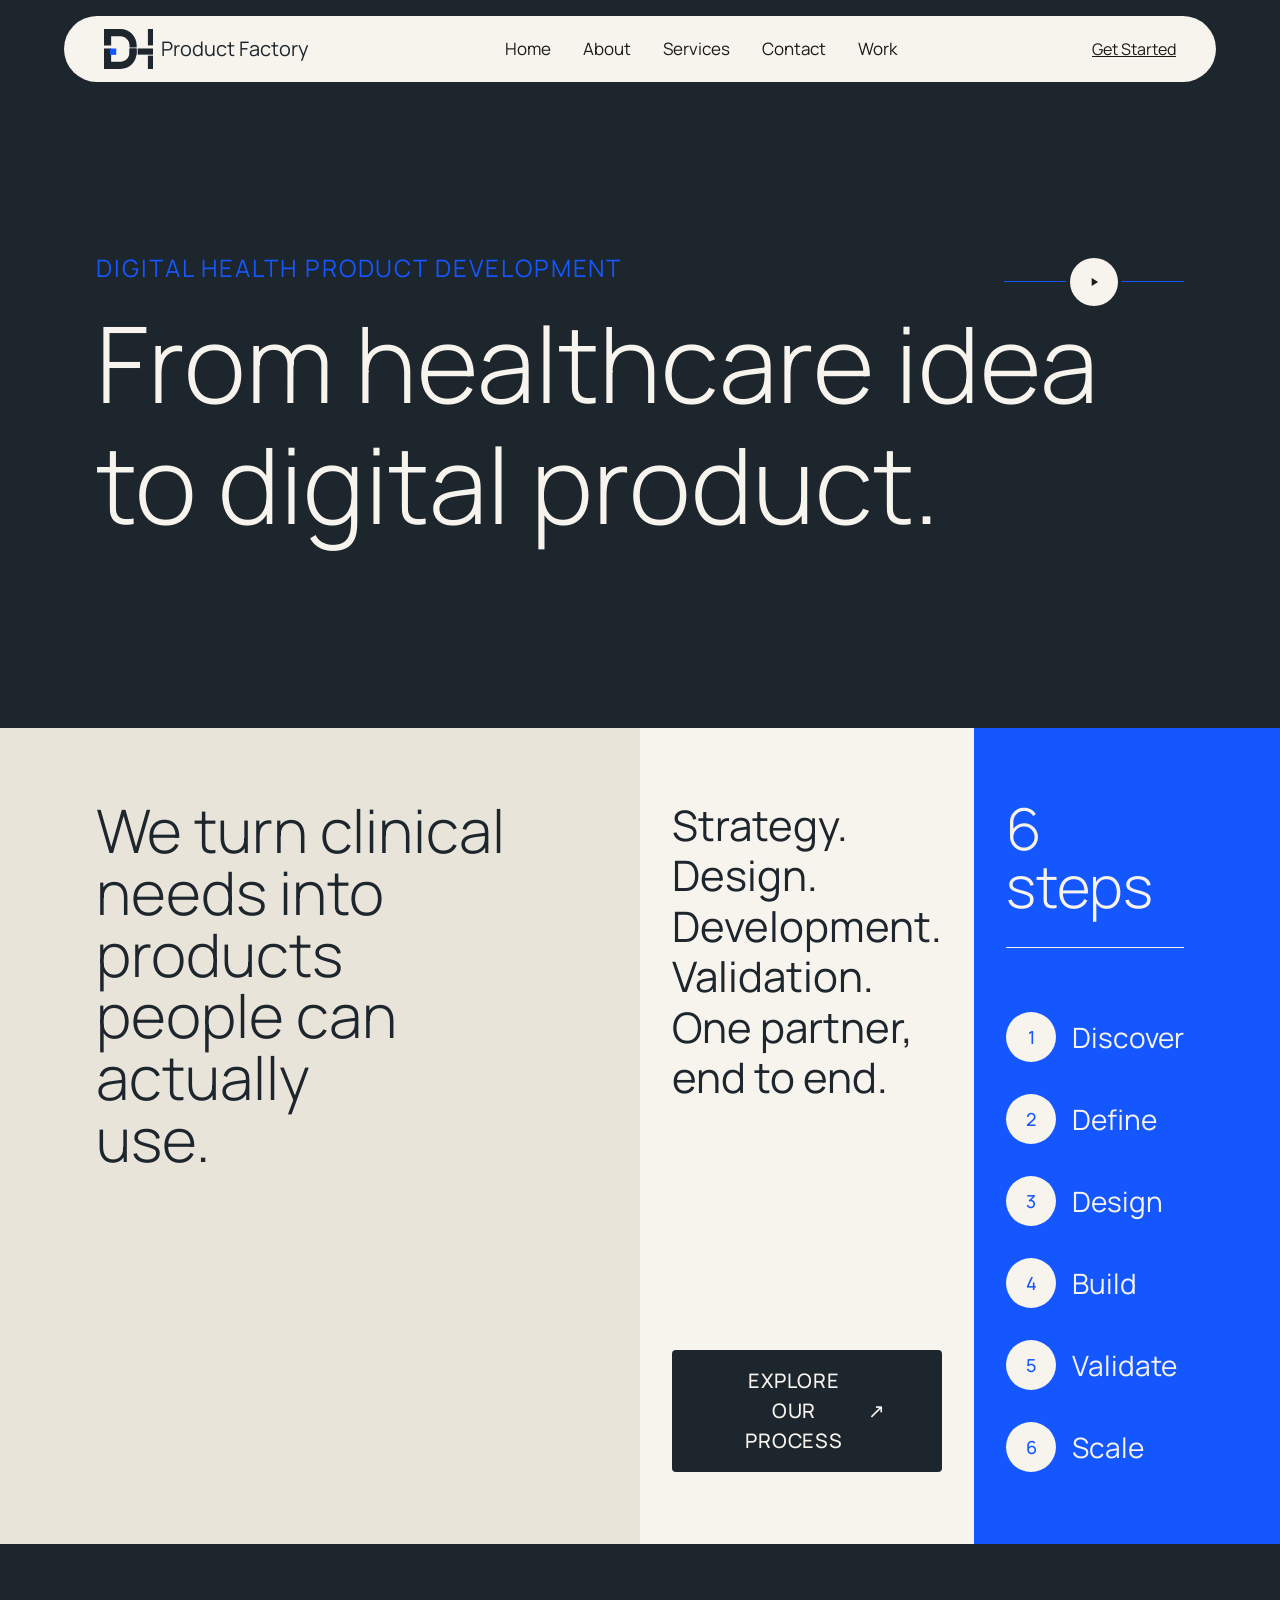
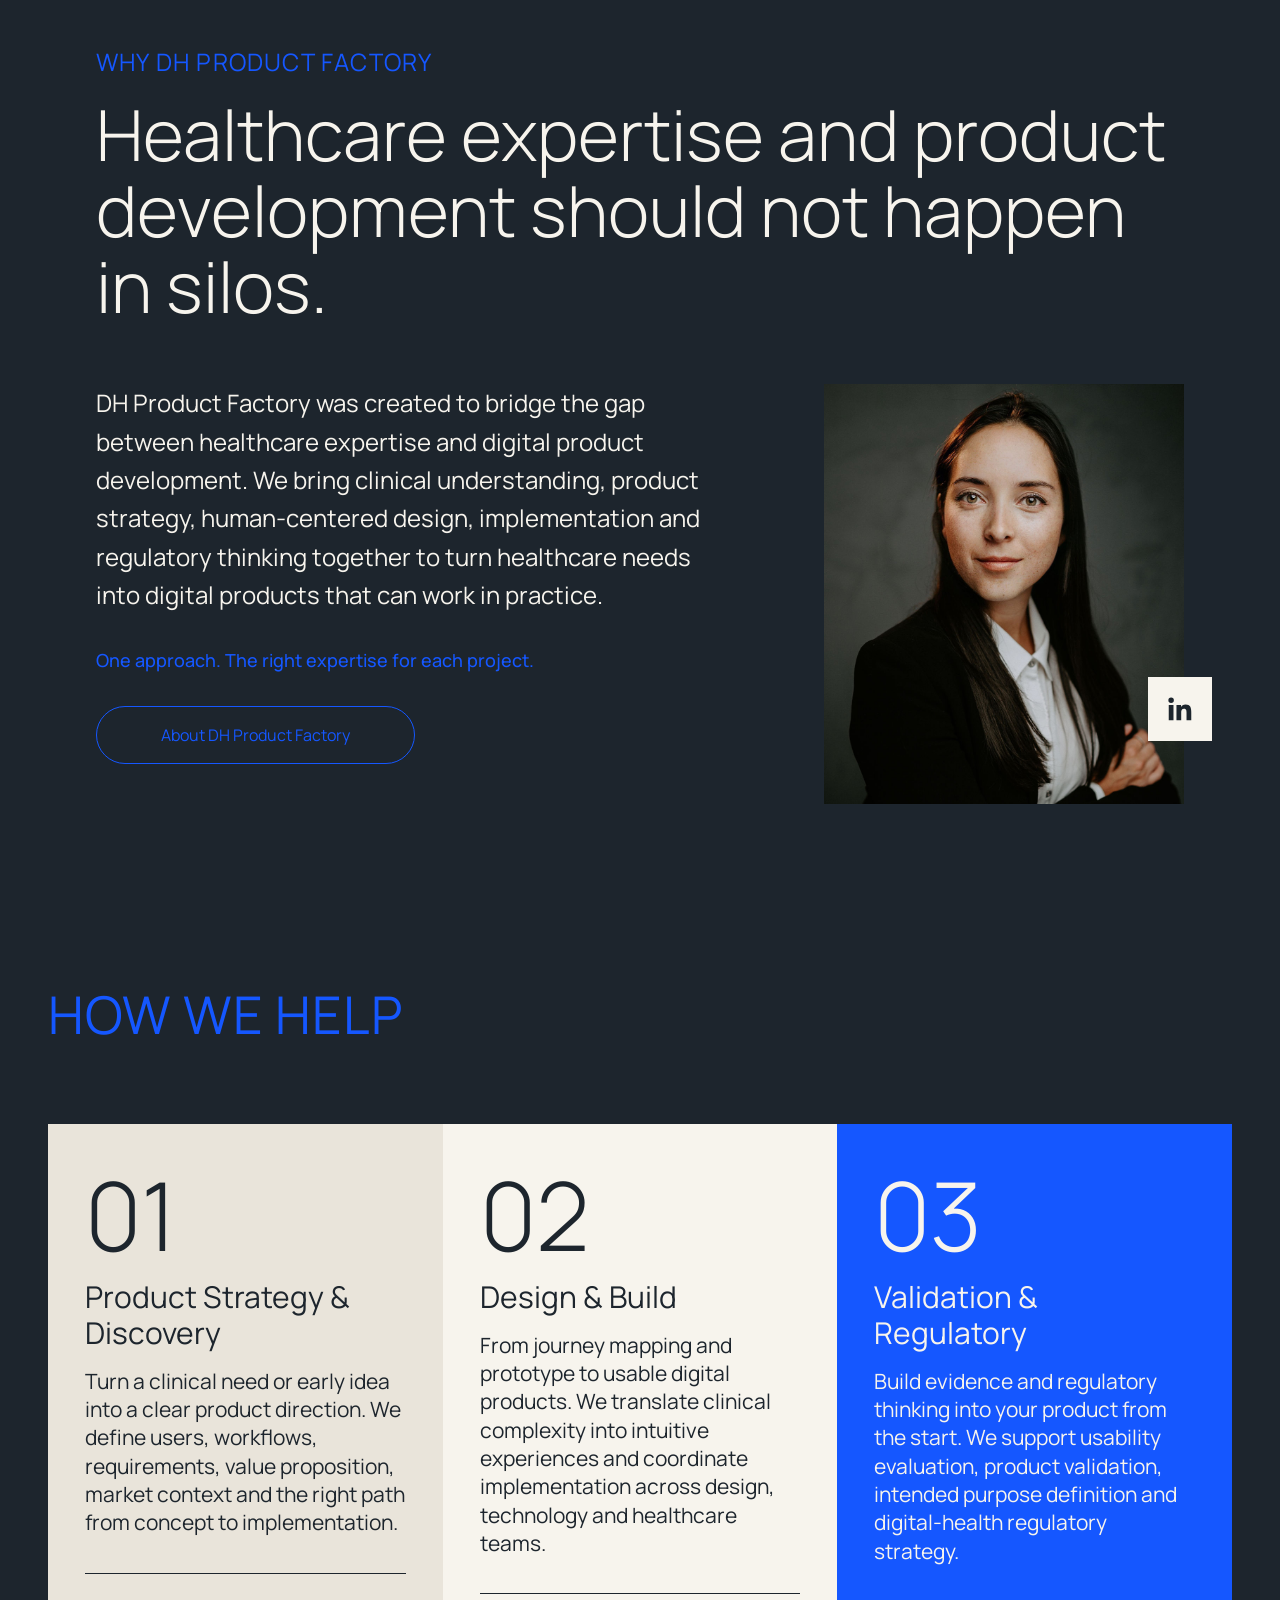
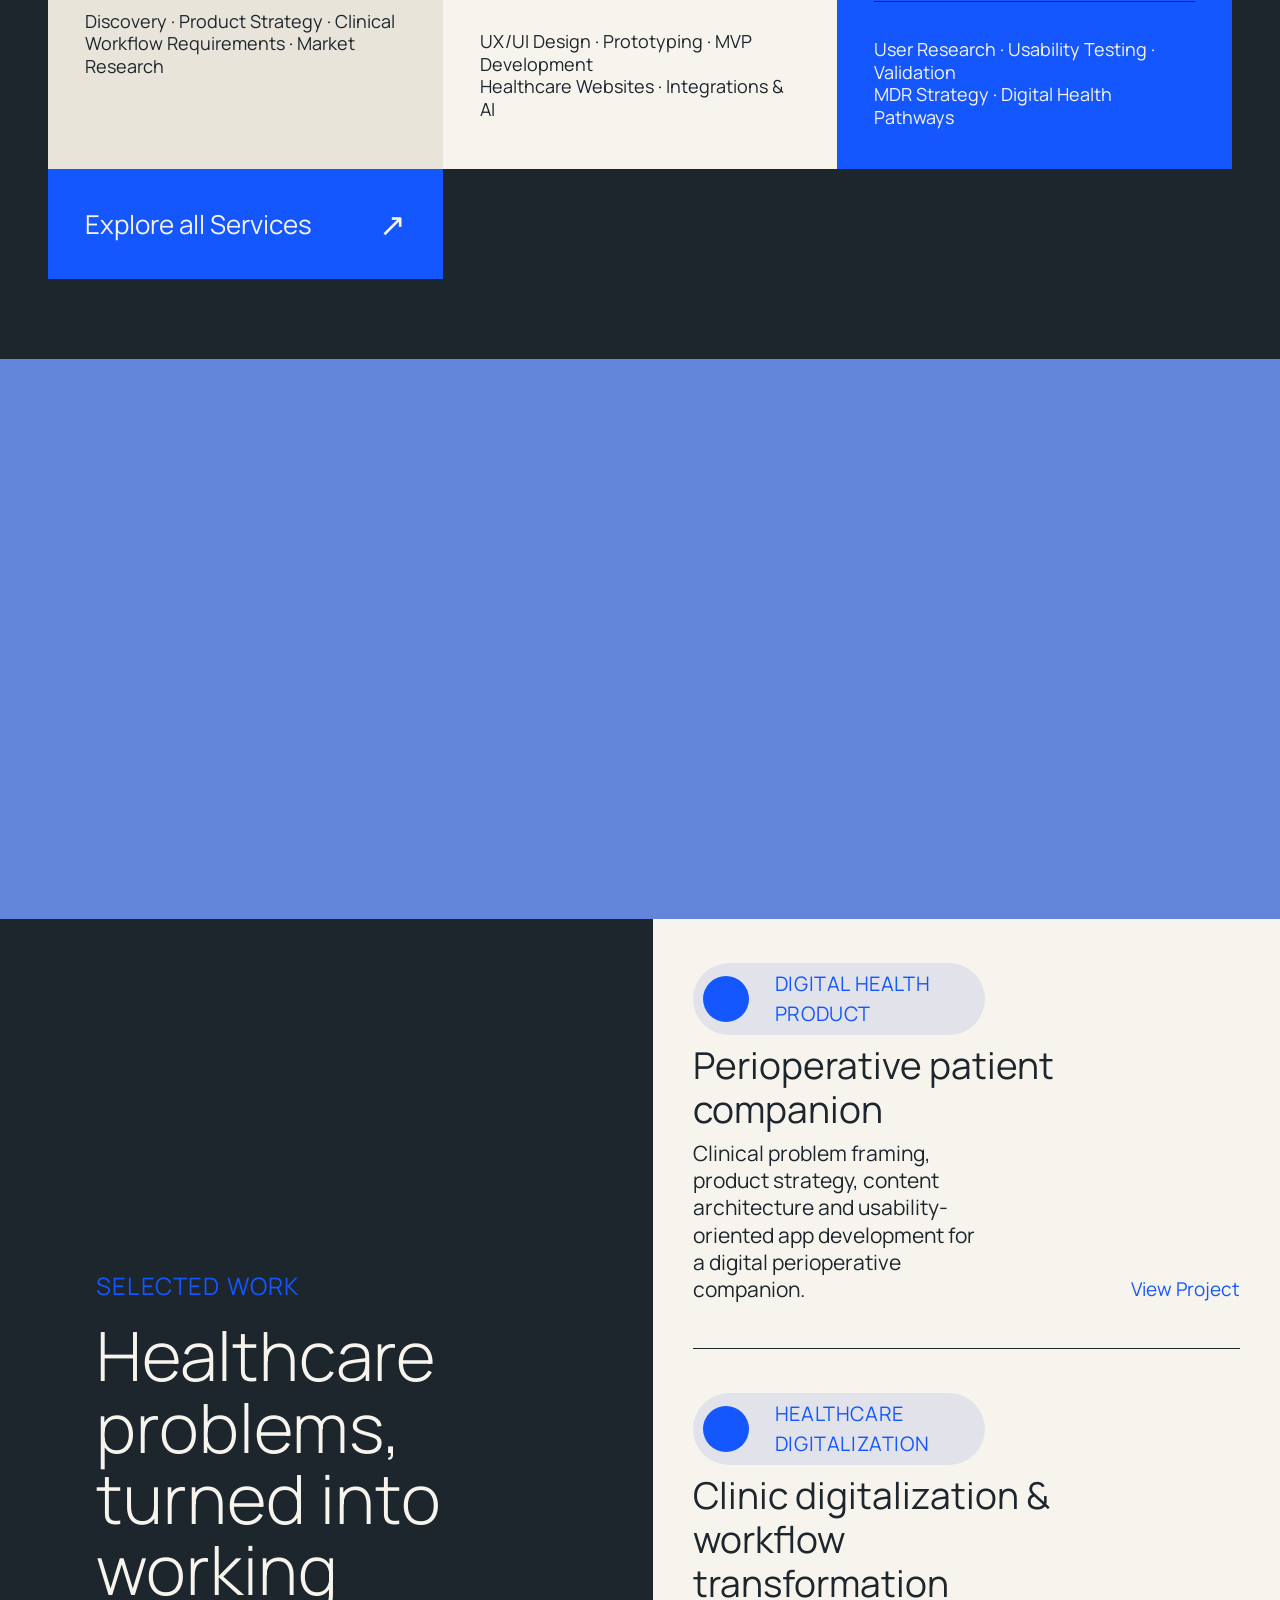
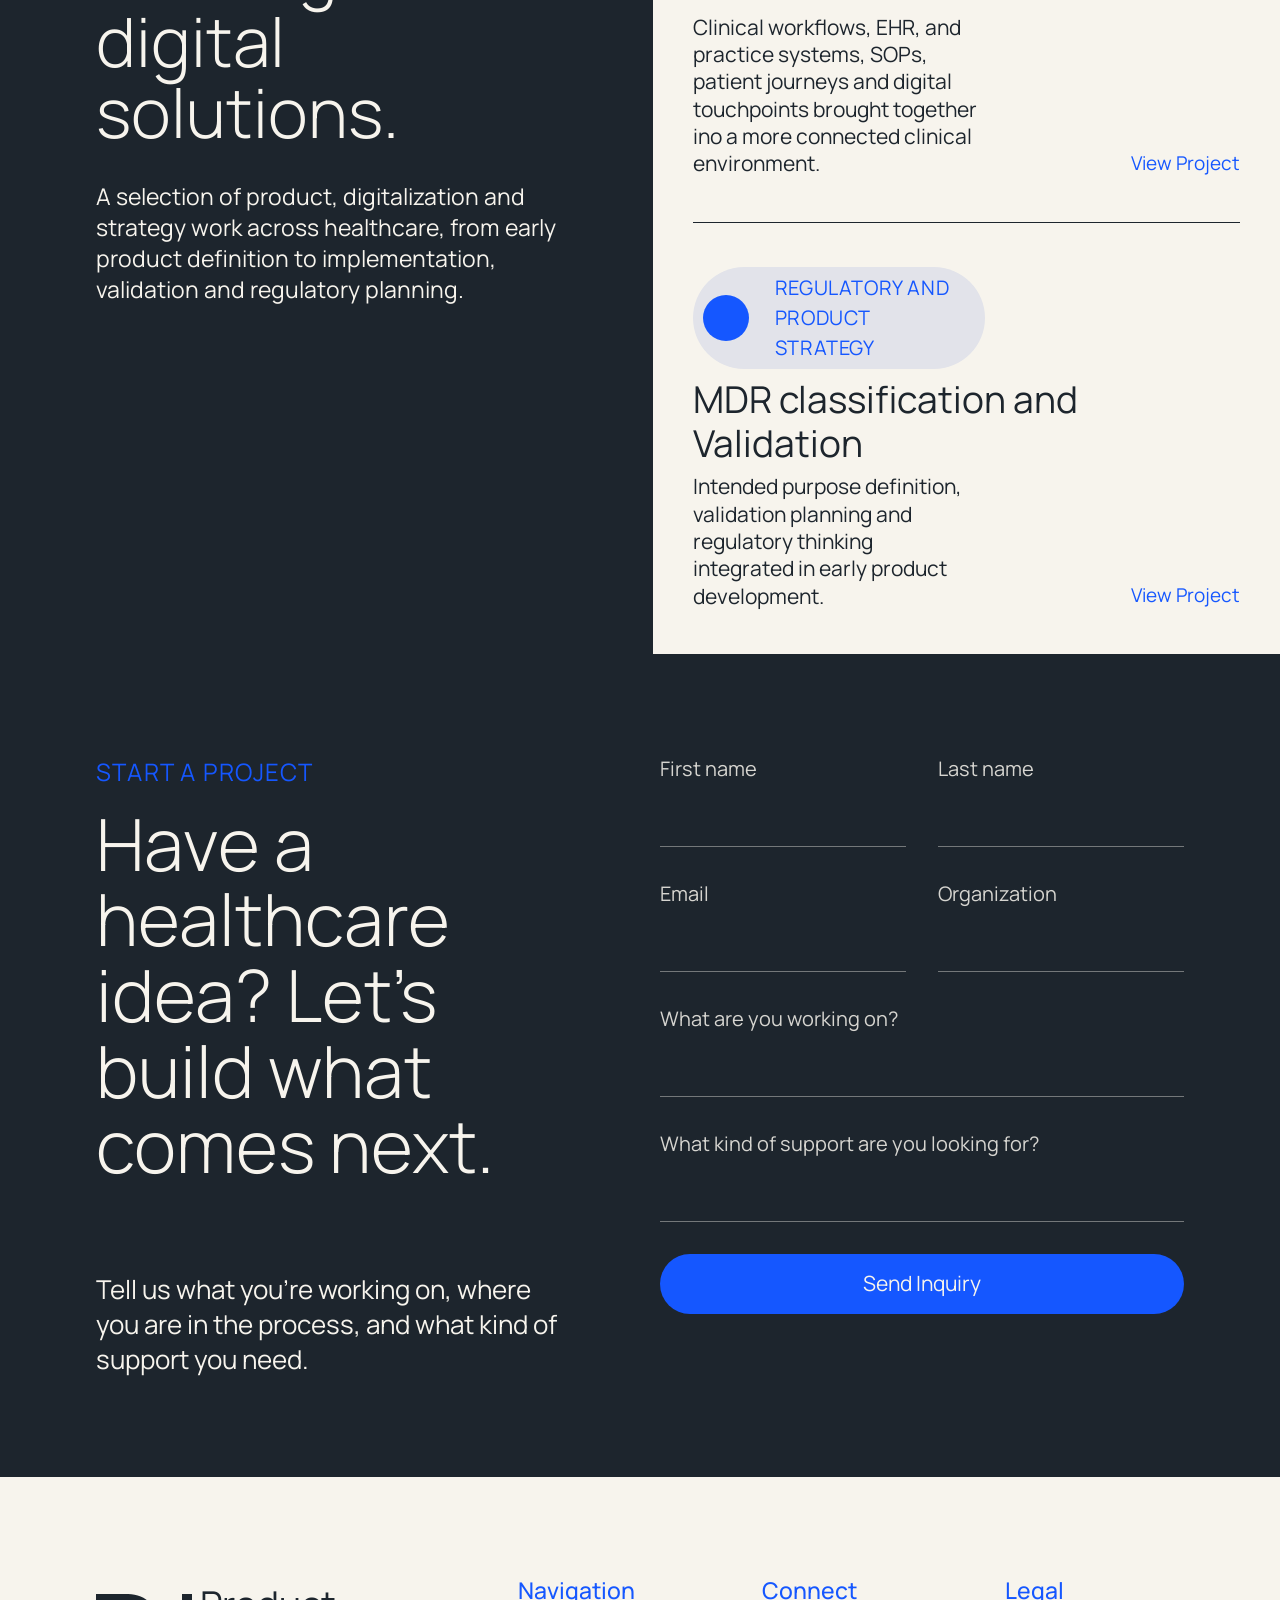
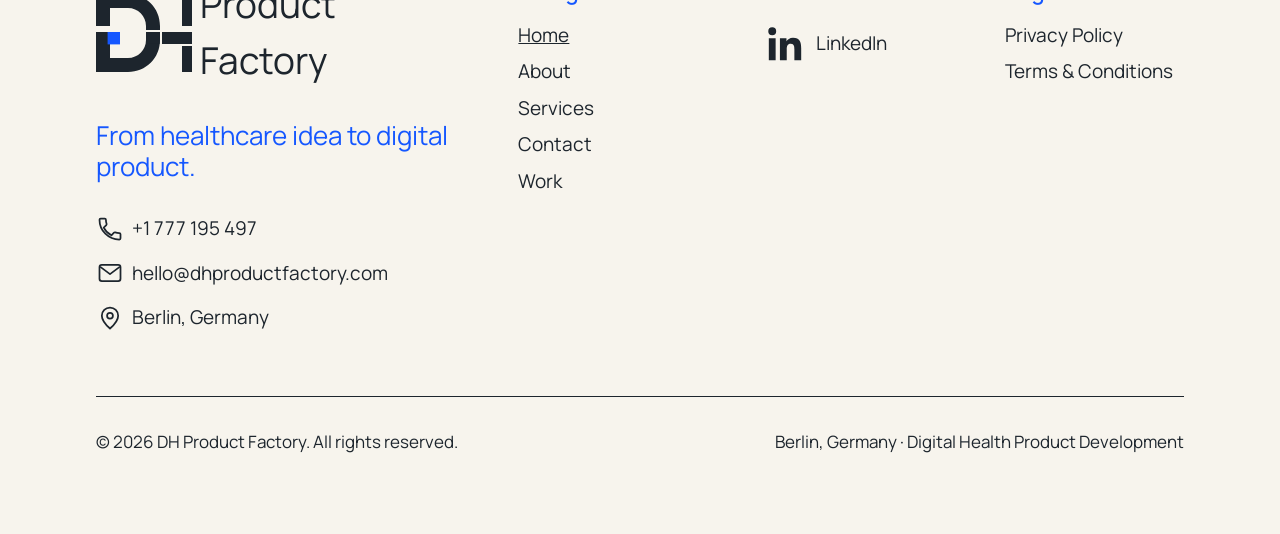
==== commit a4551b69: "Button hyperlinks checked." ====
--- a/index.html
+++ b/index.html
@@ -66,7 +66,7 @@
 
       <div class="process-col process-col--summary">
         <p class="process-summary">Strategy. Design.<br>Development.<br>Validation.<br>One partner, end to end.</p>
-        <a href="#process" class="process-cta">EXPLORE OUR PROCESS <span aria-hidden="true">&#8599;</span></a>
+        <a href="services.html" class="process-cta">EXPLORE OUR PROCESS <span aria-hidden="true">&#8599;</span></a>
       </div>
 
       <div class="process-col process-col--steps">
@@ -160,7 +160,7 @@
             </div>
           </article>
 
-          <a href="#services" class="services-cta">
+          <a href="services.html" class="services-cta">
             <span>Explore all Services</span>
             <span class="services-cta-arrow" aria-hidden="true">&#8599;</span>
           </a>
@@ -189,7 +189,7 @@
             <h3 class="work-project-title">Perioperative patient companion</h3>
             <p class="work-project-desc">Clinical problem framing, product strategy, content architecture and usability-oriented app development for a digital perioperative companion.</p>
           </div>
-          <a href="#" class="work-project-link">View Project</a>
+          <a href="projects/perioperative-companion.html" class="work-project-link">View Project</a>
         </article>
 
         <div class="work-divider" aria-hidden="true"></div>
@@ -200,7 +200,7 @@
             <h3 class="work-project-title">Clinic digitalization &amp; workflow transformation</h3>
             <p class="work-project-desc">Clinical workflows, EHR, and practice systems, SOPs, patient journeys and digital touchpoints brought together ino a more connected clinical environment.</p>
           </div>
-          <a href="#" class="work-project-link">View Project</a>
+          <a href="projects/healthcare-digitalization.html" class="work-project-link">View Project</a>
         </article>
 
         <div class="work-divider" aria-hidden="true"></div>
@@ -208,10 +208,10 @@
         <article class="work-project">
           <div class="work-project-content">
             <span class="work-pill"><span class="work-pill-dot" aria-hidden="true"></span>Regulatory and Product Strategy</span>
-            <h3 class="work-project-title">Validation and MDR planning</h3>
+            <h3 class="work-project-title">MDR classification and Validation</h3>
             <p class="work-project-desc">Intended purpose definition, validation planning and regulatory thinking integrated in early product development.</p>
           </div>
-          <a href="#" class="work-project-link">View Project</a>
+          <a href="projects/regulatory-product-strategy.html" class="work-project-link">View Project</a>
         </article>
       </div>
     </section>
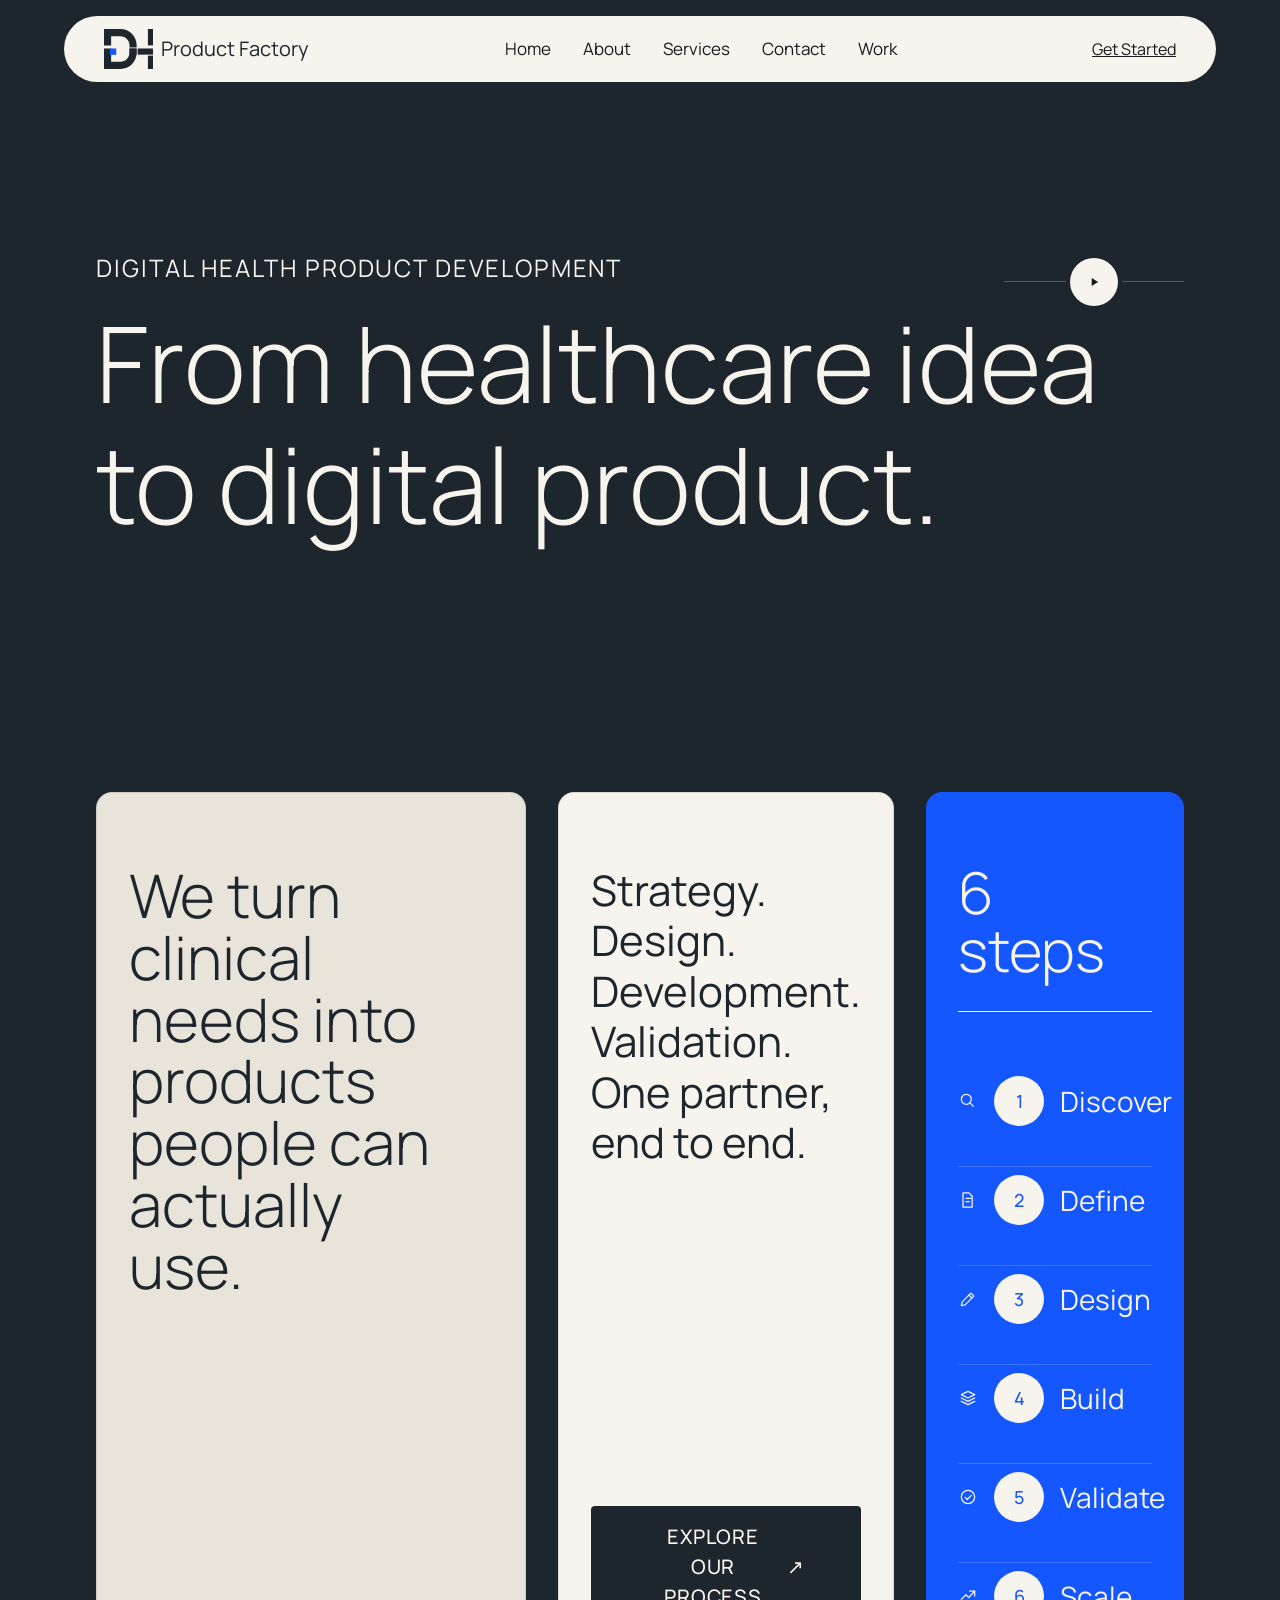
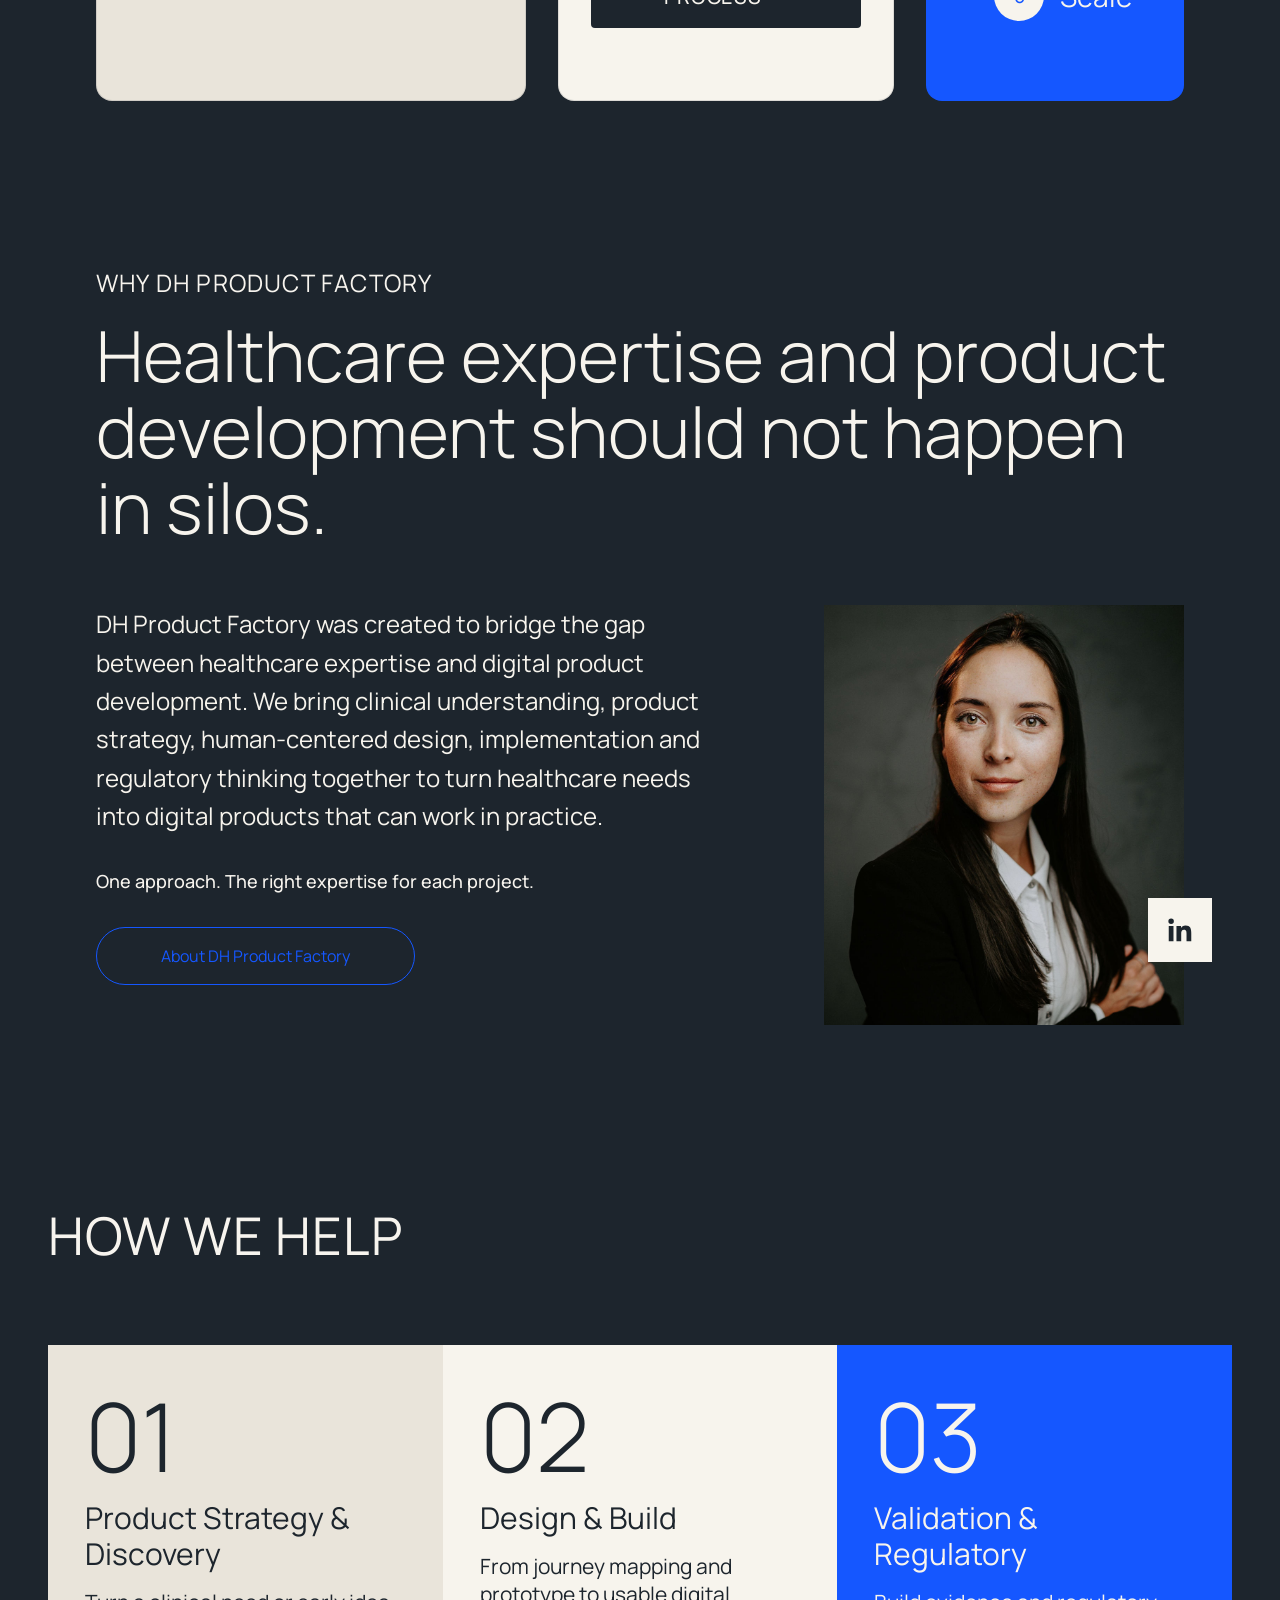
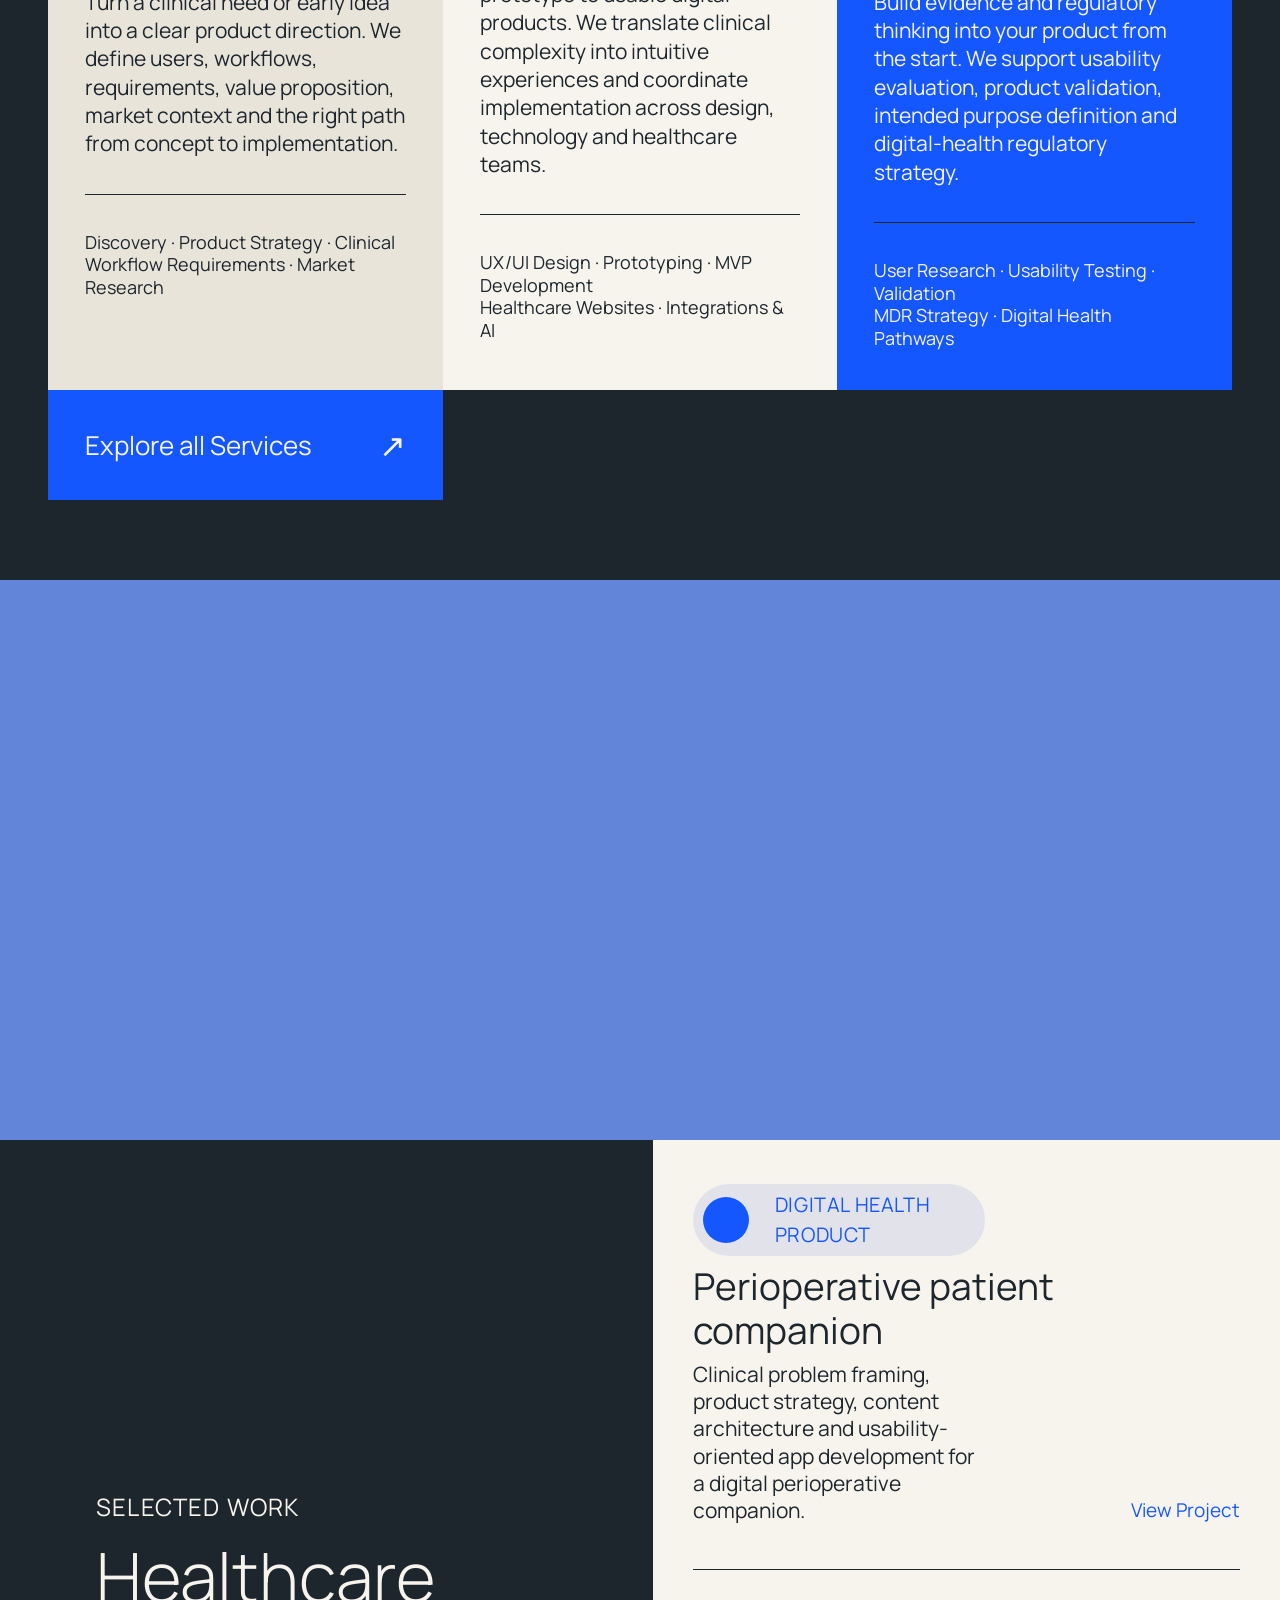
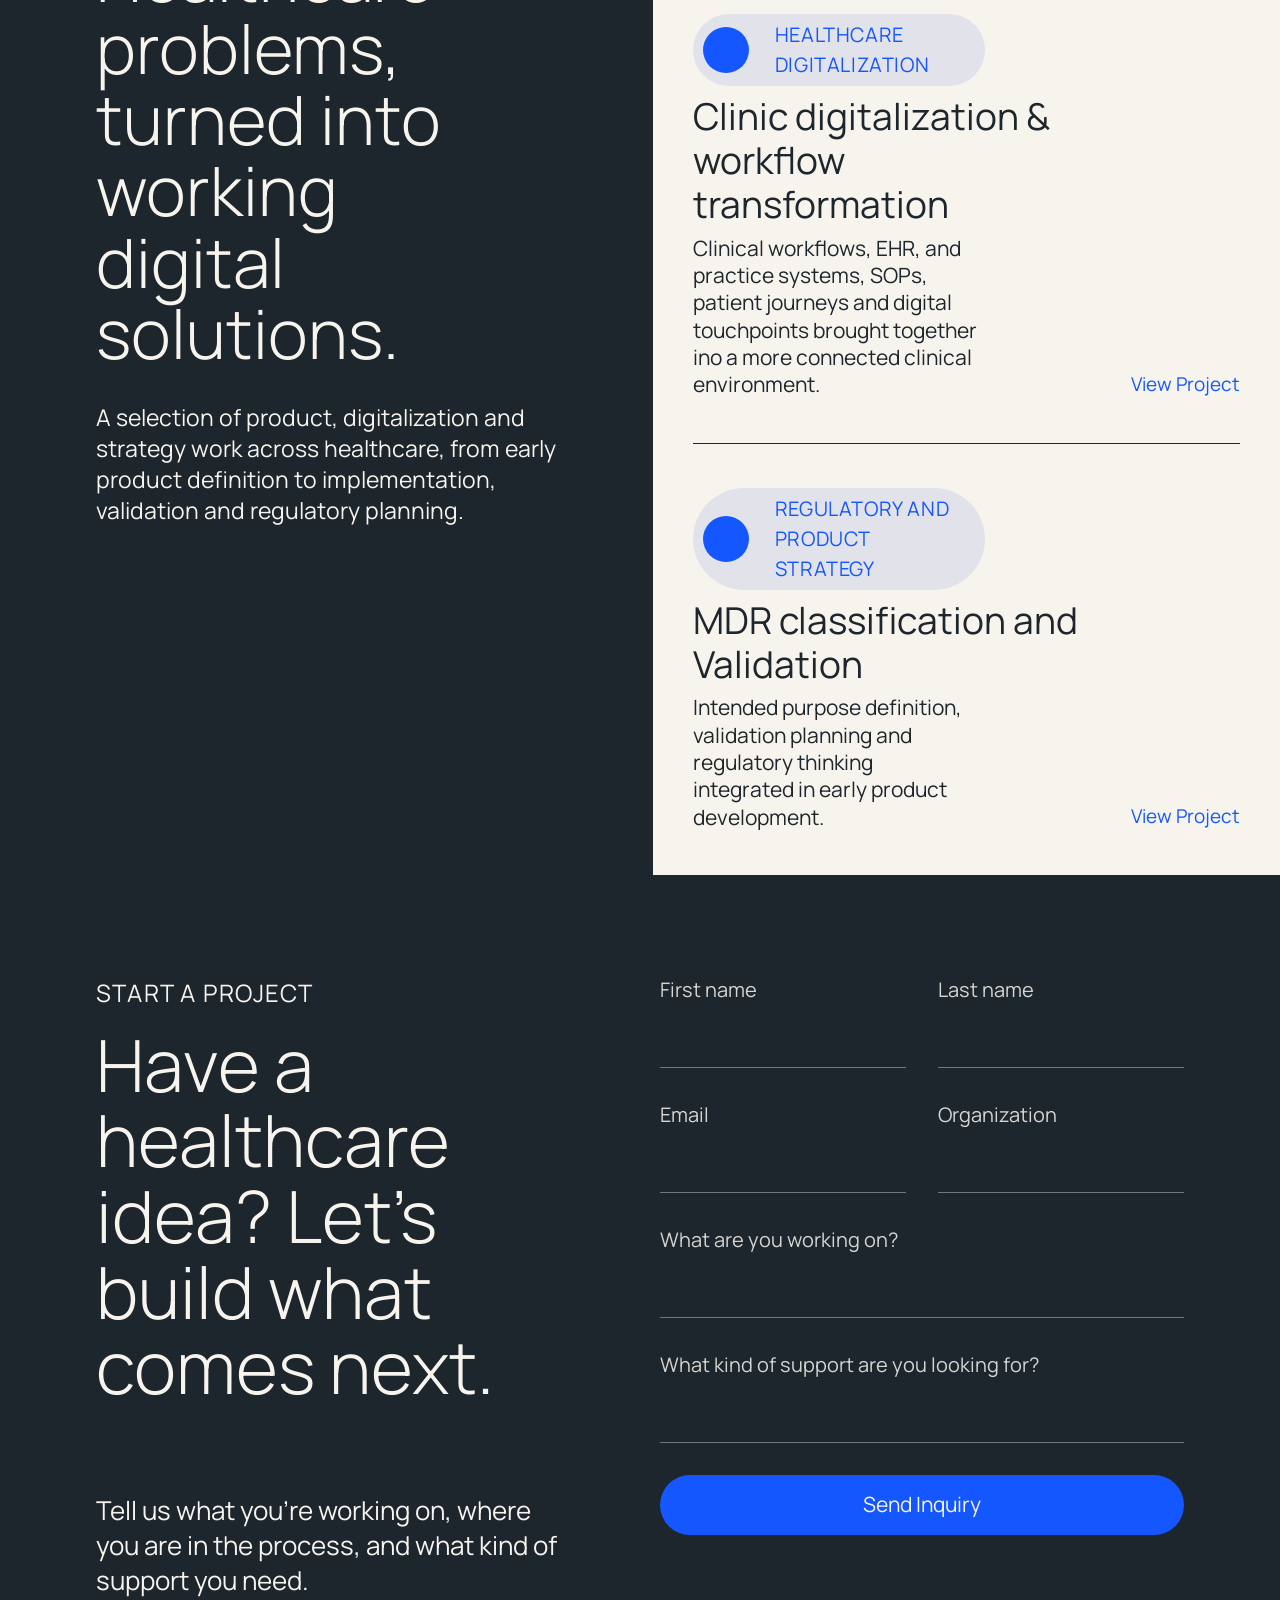
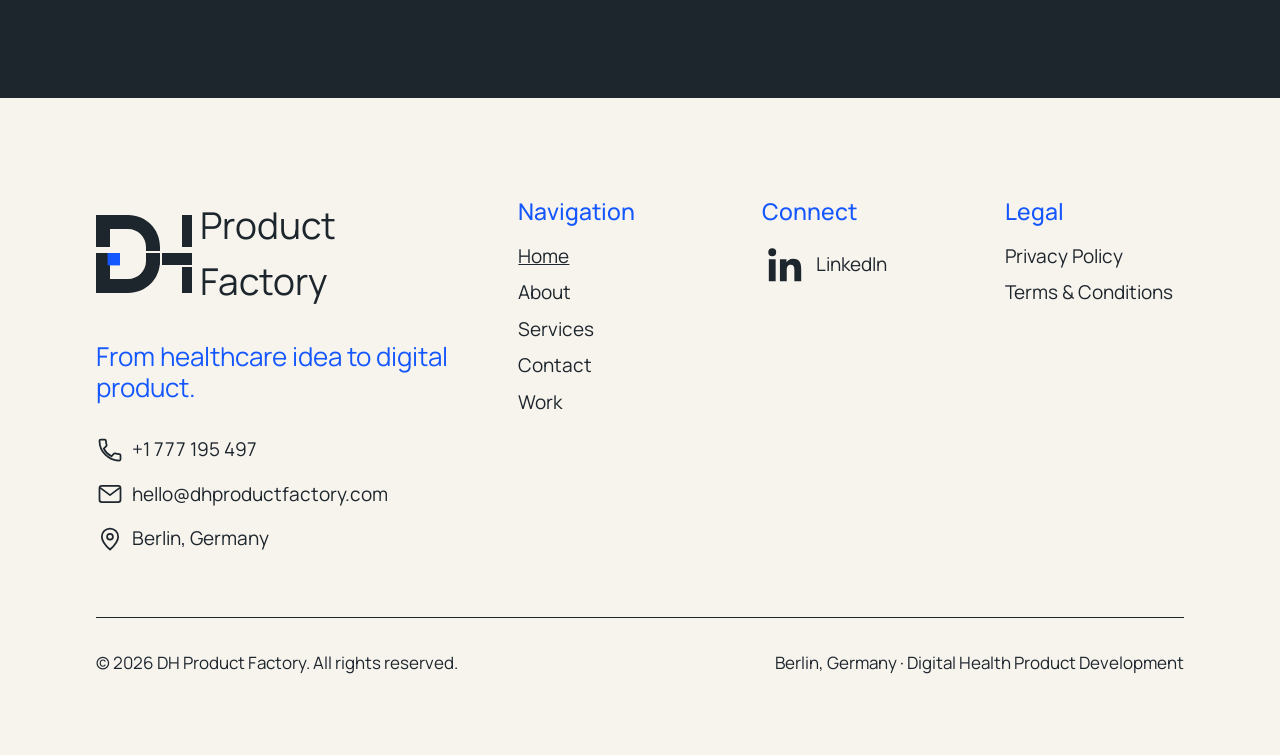
==== commit c007c694: "Editing the three block section in the Home page." ====
--- a/index.html
+++ b/index.html
@@ -74,26 +74,51 @@
         <div class="process-steps-divider" aria-hidden="true"></div>
         <ol class="process-steps-list">
           <li class="process-step">
+            <svg class="process-step-icon" viewBox="0 0 24 24" fill="none" stroke="currentColor" stroke-width="1.5" stroke-linecap="round" stroke-linejoin="round" aria-hidden="true">
+              <circle cx="10" cy="10" r="6"/>
+              <path d="M18.5 18.5 14 14"/>
+            </svg>
             <span class="process-step-badge" aria-hidden="true">1</span>
             <span class="process-step-label">Discover</span>
           </li>
           <li class="process-step">
+            <svg class="process-step-icon" viewBox="0 0 24 24" fill="none" stroke="currentColor" stroke-width="1.5" stroke-linecap="round" stroke-linejoin="round" aria-hidden="true">
+              <path d="M6 3.5h7l4 4v13H6z"/>
+              <path d="M9.5 10h6M9.5 14h4"/>
+            </svg>
             <span class="process-step-badge" aria-hidden="true">2</span>
             <span class="process-step-label">Define</span>
           </li>
           <li class="process-step">
+            <svg class="process-step-icon" viewBox="0 0 24 24" fill="none" stroke="currentColor" stroke-width="1.5" stroke-linecap="round" stroke-linejoin="round" aria-hidden="true">
+              <path d="m4 20 1-4.5L15.5 5l3.5 3.5L8.5 19 4 20Z"/>
+              <path d="m13 7 3.5 3.5"/>
+            </svg>
             <span class="process-step-badge" aria-hidden="true">3</span>
             <span class="process-step-label">Design</span>
           </li>
           <li class="process-step">
+            <svg class="process-step-icon" viewBox="0 0 24 24" fill="none" stroke="currentColor" stroke-width="1.5" stroke-linecap="round" stroke-linejoin="round" aria-hidden="true">
+              <path d="m12 4 8 4-8 4-8-4 8-4Z"/>
+              <path d="m4 12 8 4 8-4"/>
+              <path d="m4 16 8 4 8-4"/>
+            </svg>
             <span class="process-step-badge" aria-hidden="true">4</span>
             <span class="process-step-label">Build</span>
           </li>
           <li class="process-step">
+            <svg class="process-step-icon" viewBox="0 0 24 24" fill="none" stroke="currentColor" stroke-width="1.5" stroke-linecap="round" stroke-linejoin="round" aria-hidden="true">
+              <circle cx="12" cy="12" r="8"/>
+              <path d="m8.5 12.5 2.5 2.5 5-5"/>
+            </svg>
             <span class="process-step-badge" aria-hidden="true">5</span>
             <span class="process-step-label">Validate</span>
           </li>
           <li class="process-step">
+            <svg class="process-step-icon" viewBox="0 0 24 24" fill="none" stroke="currentColor" stroke-width="1.5" stroke-linecap="round" stroke-linejoin="round" aria-hidden="true">
+              <path d="M4 16 9.5 10.5 13 14 20 6"/>
+              <path d="M14 6h6v6"/>
+            </svg>
             <span class="process-step-badge" aria-hidden="true">6</span>
             <span class="process-step-label">Scale</span>
           </li>
--- a/css/styles.css
+++ b/css/styles.css
@@ -24,6 +24,12 @@
   --color-warm-beige: #E9E4DA;
   --color-lavender-grey: #E2E3EA;
 
+  /* Accessible substitute for accent-blue text sitting directly on the
+     charcoal background — #1557FF-on-#1D252D fails WCAG contrast. Used
+     only for text; buttons, graphic accents and blue-on-light text keep
+     --color-accent-blue. */
+  --color-ivory: #F7F4EE;
+
   /* Typography */
   --font-base: "Manrope", -apple-system, BlinkMacSystemFont, "Segoe UI", Roboto, Helvetica, Arial, sans-serif;
   --font-size-base: 1rem;
@@ -346,7 +352,7 @@
 }
 
 .hero-eyebrow {
-  color: var(--color-accent-blue);
+  color: var(--color-ivory);
   font-size: 24px;
   font-weight: 400;
   letter-spacing: 0.08em;
@@ -418,19 +424,24 @@
 .process {
   display: grid;
   grid-template-columns: 1fr;
+  background-color: var(--color-dark-bg);
+  padding: var(--space-md);
+  gap: var(--space-md);
 }
 
 .process-col {
   padding: var(--space-lg) var(--space-md);
+  border-radius: var(--radius-lg);
 }
 
 .process-col--statement {
   background-color: var(--color-warm-beige);
-  padding-inline-start: 7.5vw;
+  border: 1px solid rgba(29, 37, 45, 0.12);
 }
 
 .process-col--summary {
   background-color: var(--color-cream);
+  border: 1px solid rgba(29, 37, 45, 0.12);
   display: flex;
   flex-direction: column;
   justify-content: space-between;
@@ -439,7 +450,6 @@
 
 .process-col--steps {
   background-color: var(--color-accent-blue);
-  padding-inline-end: 7.5vw;
 }
 
 .process-statement {
@@ -497,13 +507,27 @@
 .process-steps-list {
   display: flex;
   flex-direction: column;
-  gap: var(--space-md);
+  gap: var(--space-sm);
 }
 
 .process-step {
   display: flex;
   align-items: center;
   gap: var(--space-sm);
+  padding-block: var(--space-sm);
+  border-top: 1px solid rgba(247, 244, 237, 0.18);
+}
+
+.process-step:first-child {
+  border-top: none;
+  padding-top: 0;
+}
+
+.process-step-icon {
+  flex-shrink: 0;
+  width: 18px;
+  height: 18px;
+  color: var(--color-cream);
 }
 
 .process-step-badge {
@@ -540,6 +564,8 @@
   .process {
     grid-template-columns: 52fr 27fr 21fr;
     min-height: 670px;
+    padding: var(--space-xl) 7.5vw;
+    gap: var(--space-lg);
   }
 
   .process-col--statement {
@@ -548,14 +574,6 @@
 
   .process-col {
     padding: 4.5rem var(--space-lg);
-  }
-
-  .process-col--statement {
-    padding-inline-start: 7.5vw;
-  }
-
-  .process-col--steps {
-    padding-inline-end: 7.5vw;
   }
 
   .process-statement {
@@ -593,6 +611,12 @@
 
   .process-step {
     gap: var(--space-md);
+    padding-block: var(--space-sm);
+  }
+
+  .process-step-icon {
+    width: clamp(20px, 1.4vw, 26px);
+    height: clamp(20px, 1.4vw, 26px);
   }
 
   .process-step-badge {
@@ -705,7 +729,7 @@
 }
 
 .founder-eyebrow {
-  color: var(--color-accent-blue);
+  color: var(--color-ivory);
   font-size: 18px;
   font-weight: 400;
   letter-spacing: 0.05em;
@@ -928,7 +952,7 @@
 }
 
 .how-i-work-eyebrow {
-  color: var(--color-accent-blue);
+  color: var(--color-ivory);
   font-size: 16px;
   font-weight: 400;
   text-transform: uppercase;
@@ -985,7 +1009,7 @@
 }
 
 .services-intro-eyebrow {
-  color: var(--color-accent-blue);
+  color: var(--color-ivory);
   font-size: 18px;
   font-weight: 400;
   text-transform: uppercase;
@@ -1065,7 +1089,7 @@
 }
 
 .services-closing-eyebrow {
-  color: var(--color-accent-blue);
+  color: var(--color-ivory);
   font-size: 16px;
   font-weight: 400;
   text-transform: uppercase;
@@ -1176,7 +1200,7 @@
 }
 
 .work-intro-page-title {
-  color: var(--color-accent-blue);
+  color: var(--color-ivory);
   font-size: clamp(2.5rem, 12vw, 5rem);
   font-weight: 300;
   text-transform: uppercase;
@@ -1327,7 +1351,7 @@
 }
 
 .studio-teaser-eyebrow {
-  color: var(--color-accent-blue);
+  color: var(--color-ivory);
   font-size: 18px;
   font-weight: 400;
   text-transform: uppercase;
@@ -1363,7 +1387,7 @@
 }
 
 .studio-teaser-statement {
-  color: var(--color-accent-blue);
+  color: var(--color-ivory);
   font-size: 1.125rem;
   font-weight: 500;
 }
@@ -1477,7 +1501,7 @@
 }
 
 .services-heading {
-  color: var(--color-accent-blue);
+  color: var(--color-ivory);
   font-size: clamp(1.75rem, 6vw, 3.25rem);
   font-weight: 400;
   text-transform: uppercase;
@@ -1688,7 +1712,7 @@
 }
 
 .work-eyebrow {
-  color: var(--color-accent-blue);
+  color: var(--color-ivory);
   font-size: 24px;
   font-weight: 400;
   text-transform: uppercase;
@@ -1858,7 +1882,7 @@
 }
 
 .contact-eyebrow {
-  color: var(--color-accent-blue);
+  color: var(--color-ivory);
   font-size: 20px;
   font-weight: 400;
   text-transform: uppercase;
